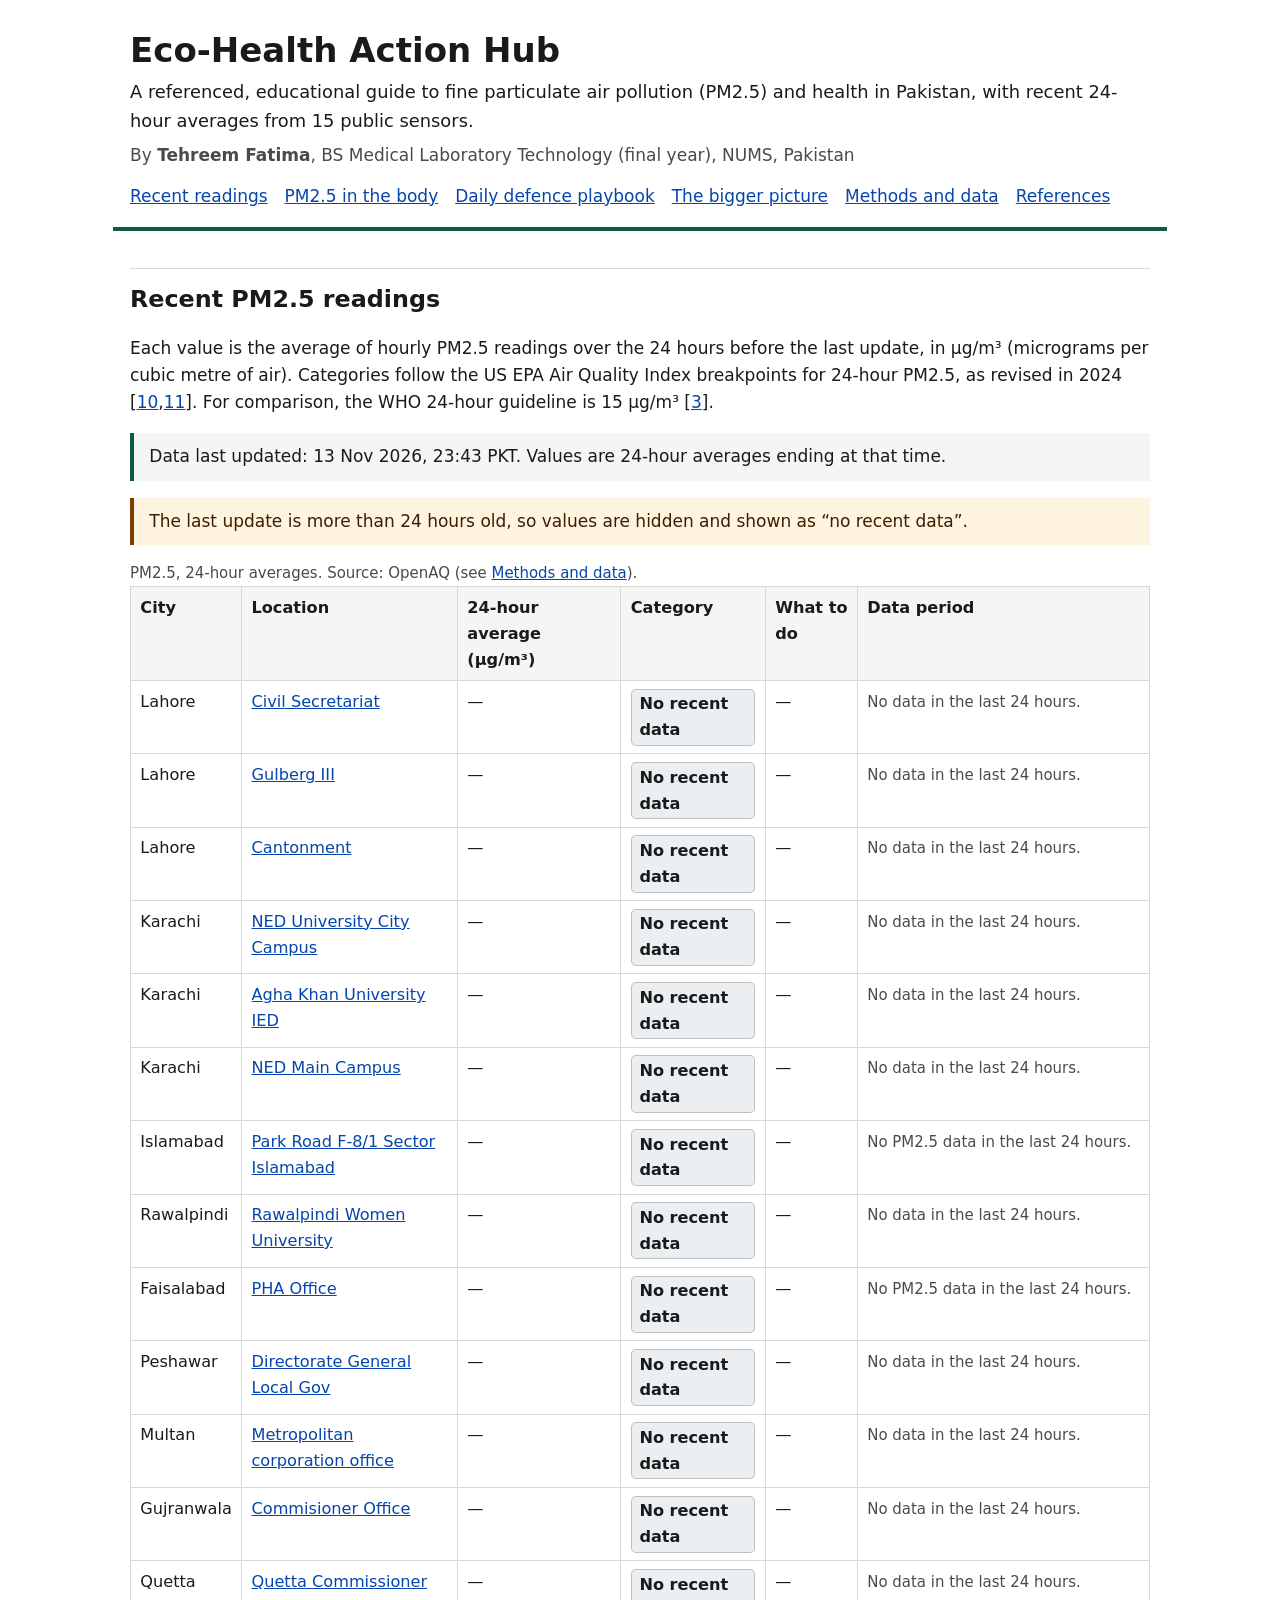
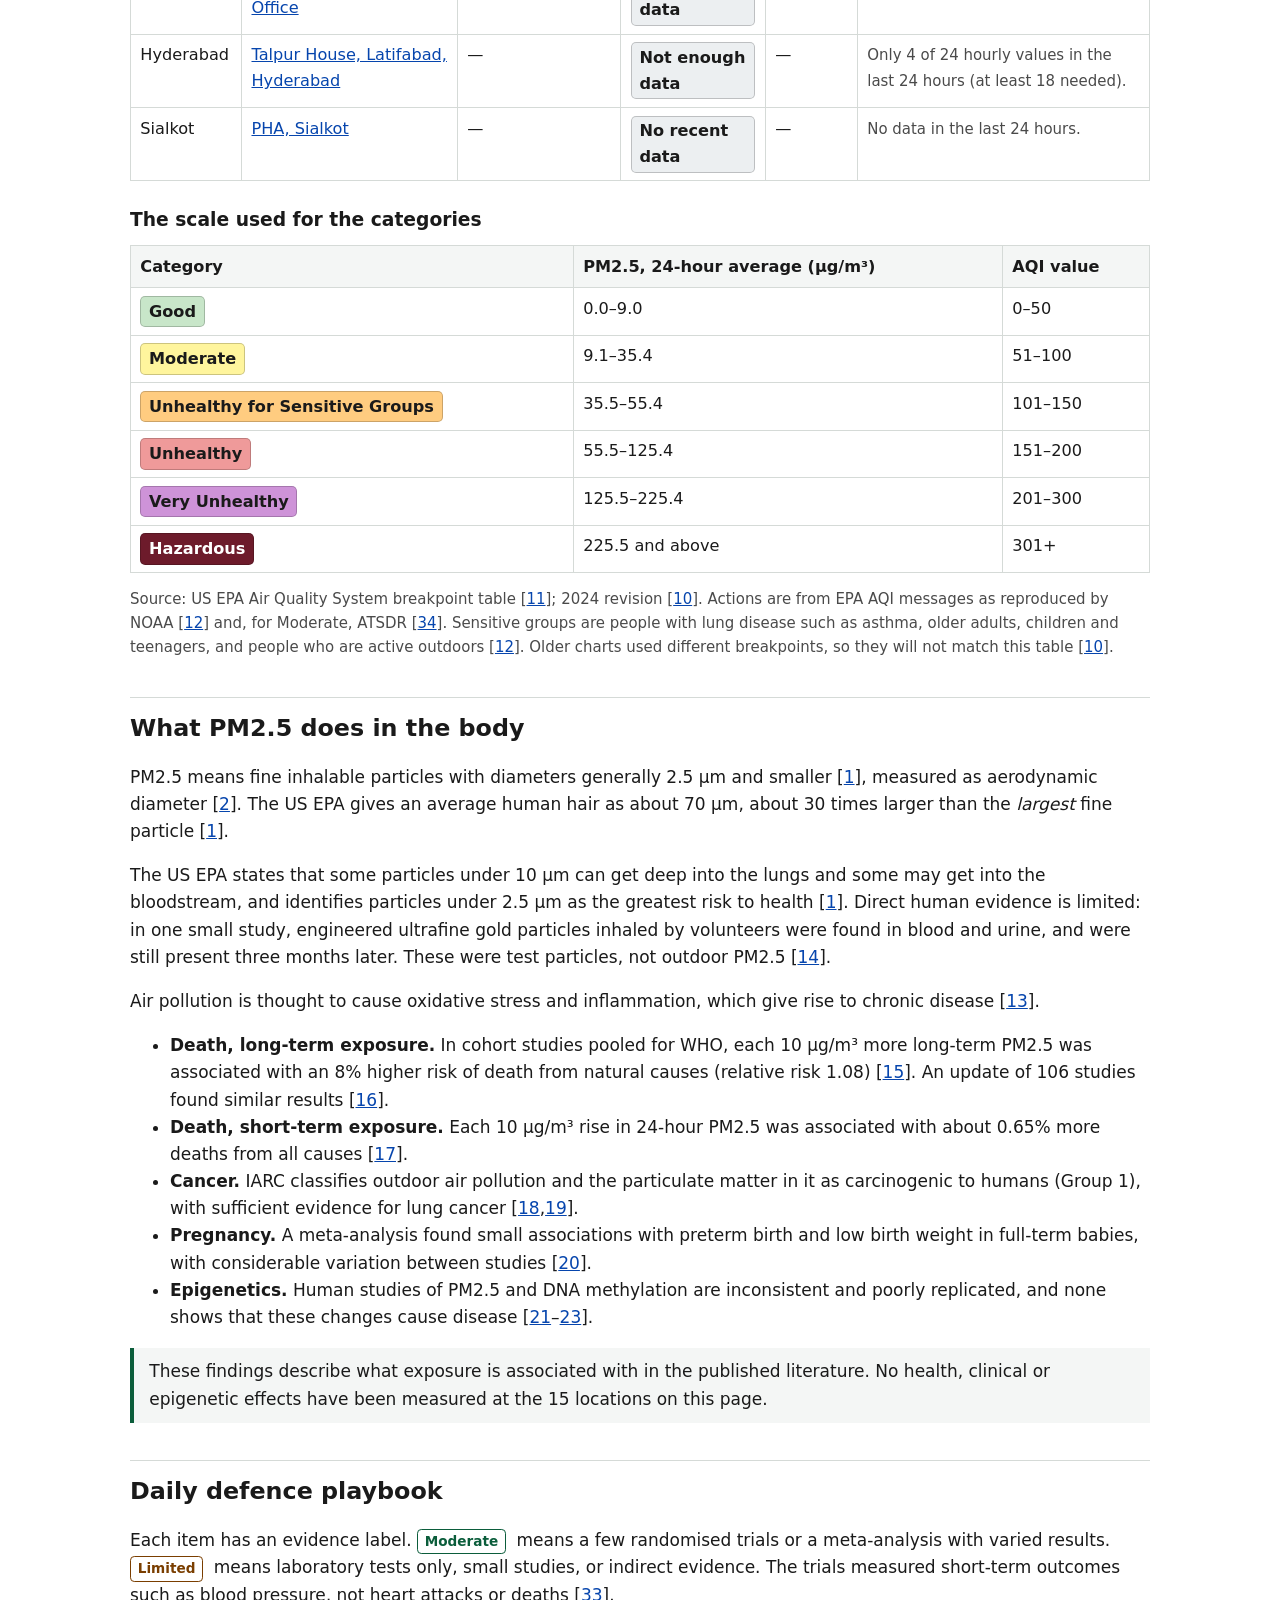
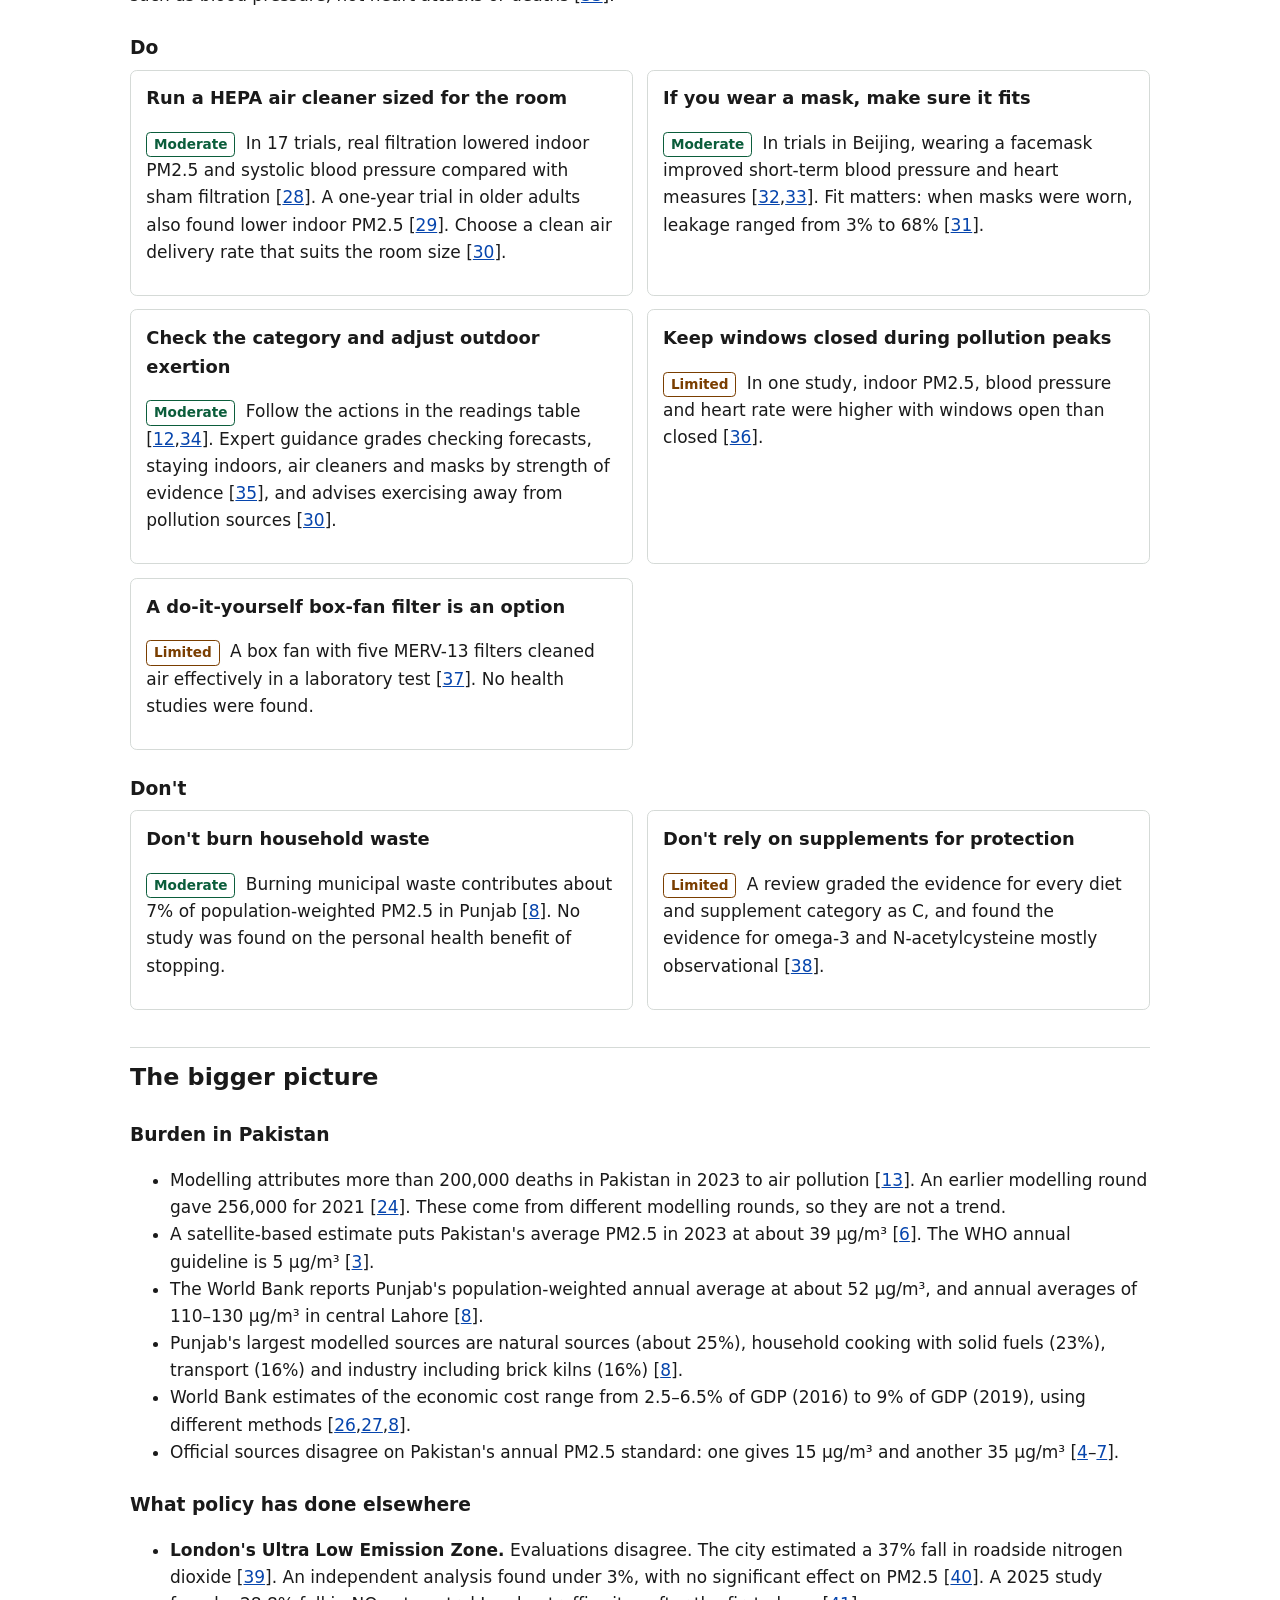
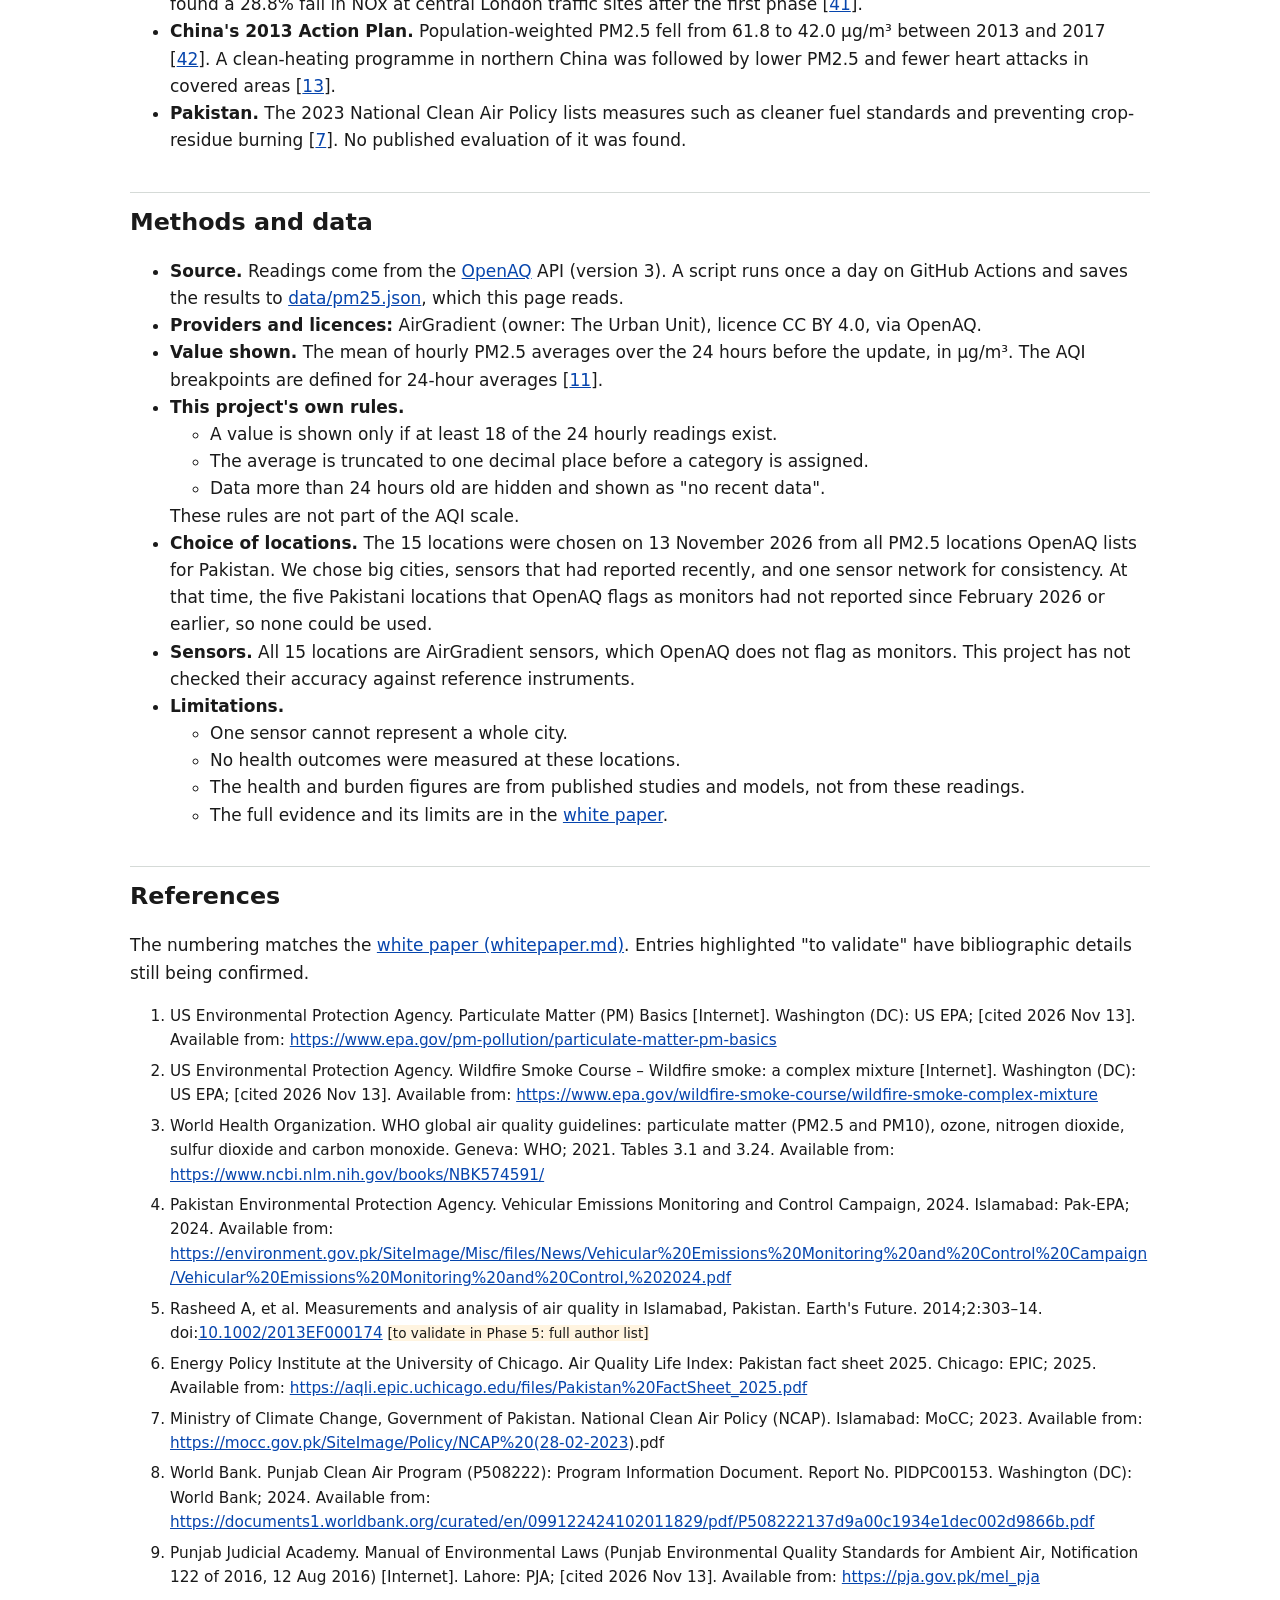
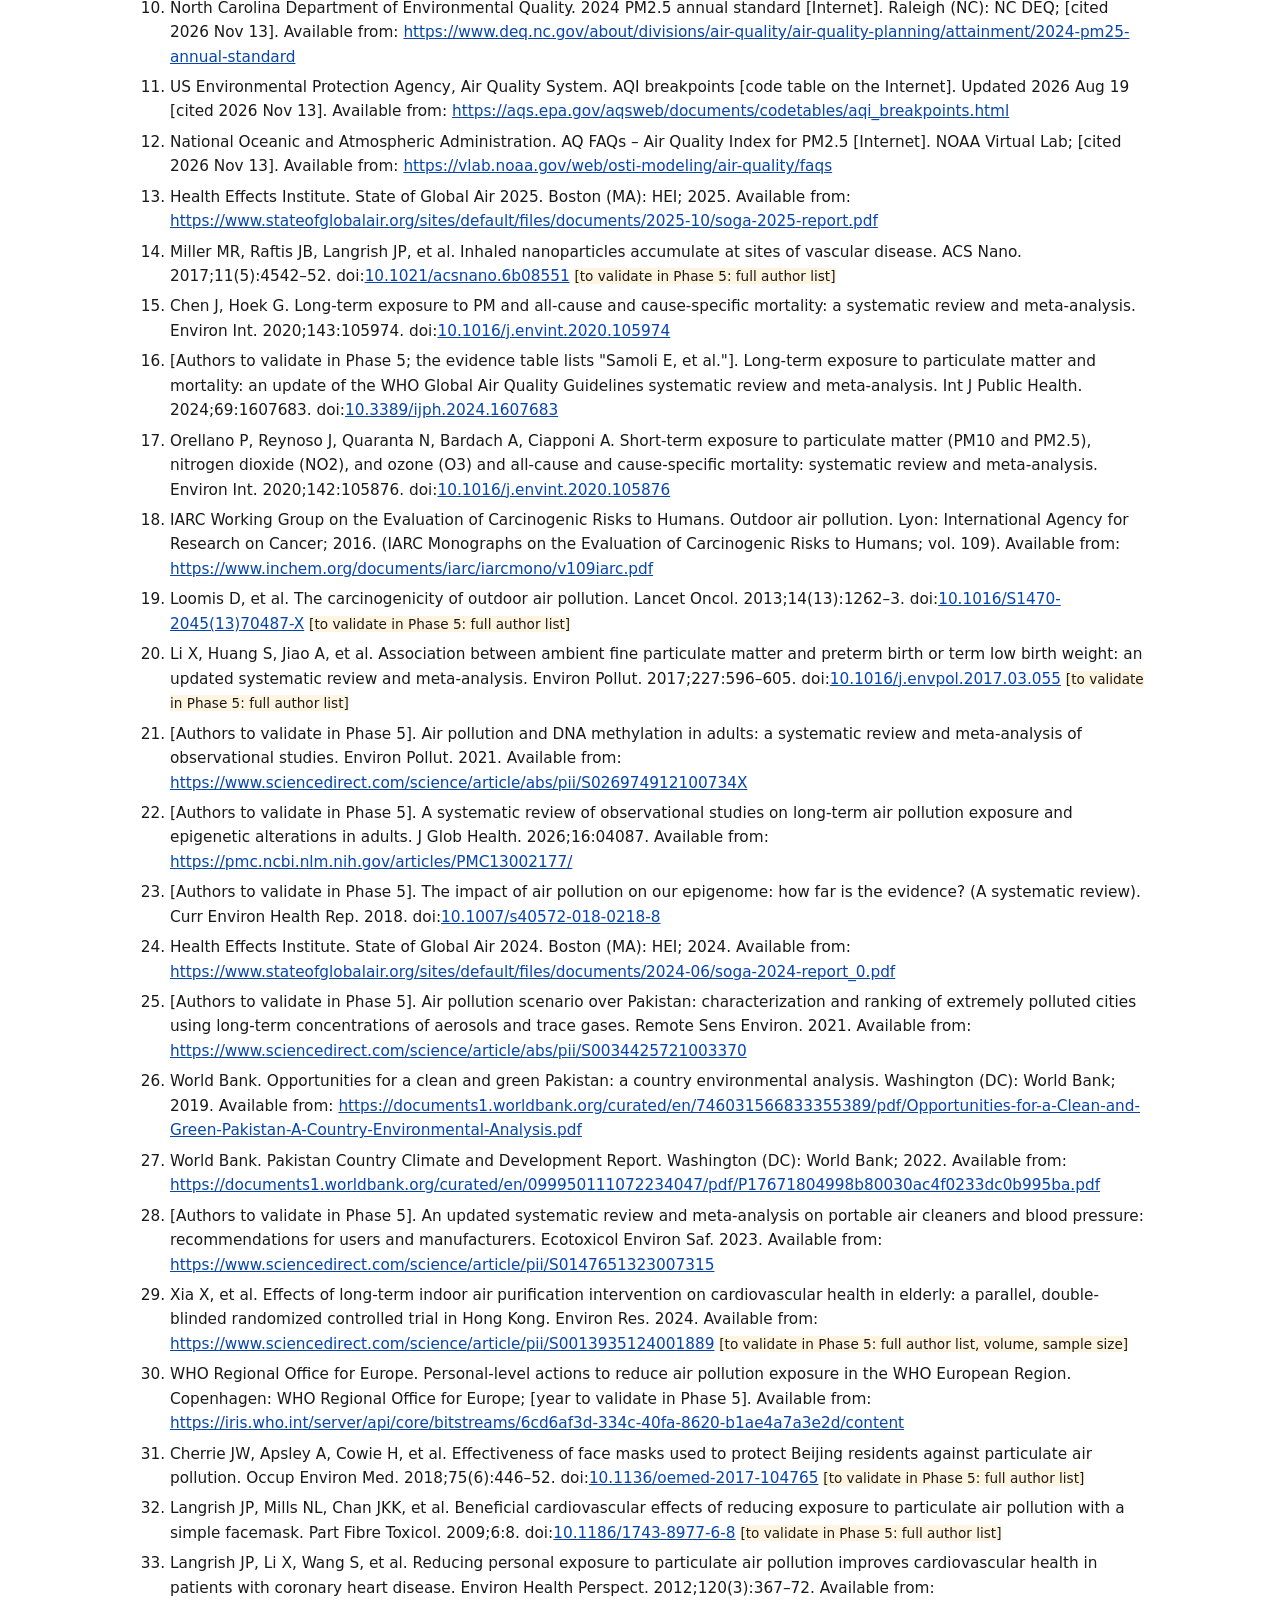
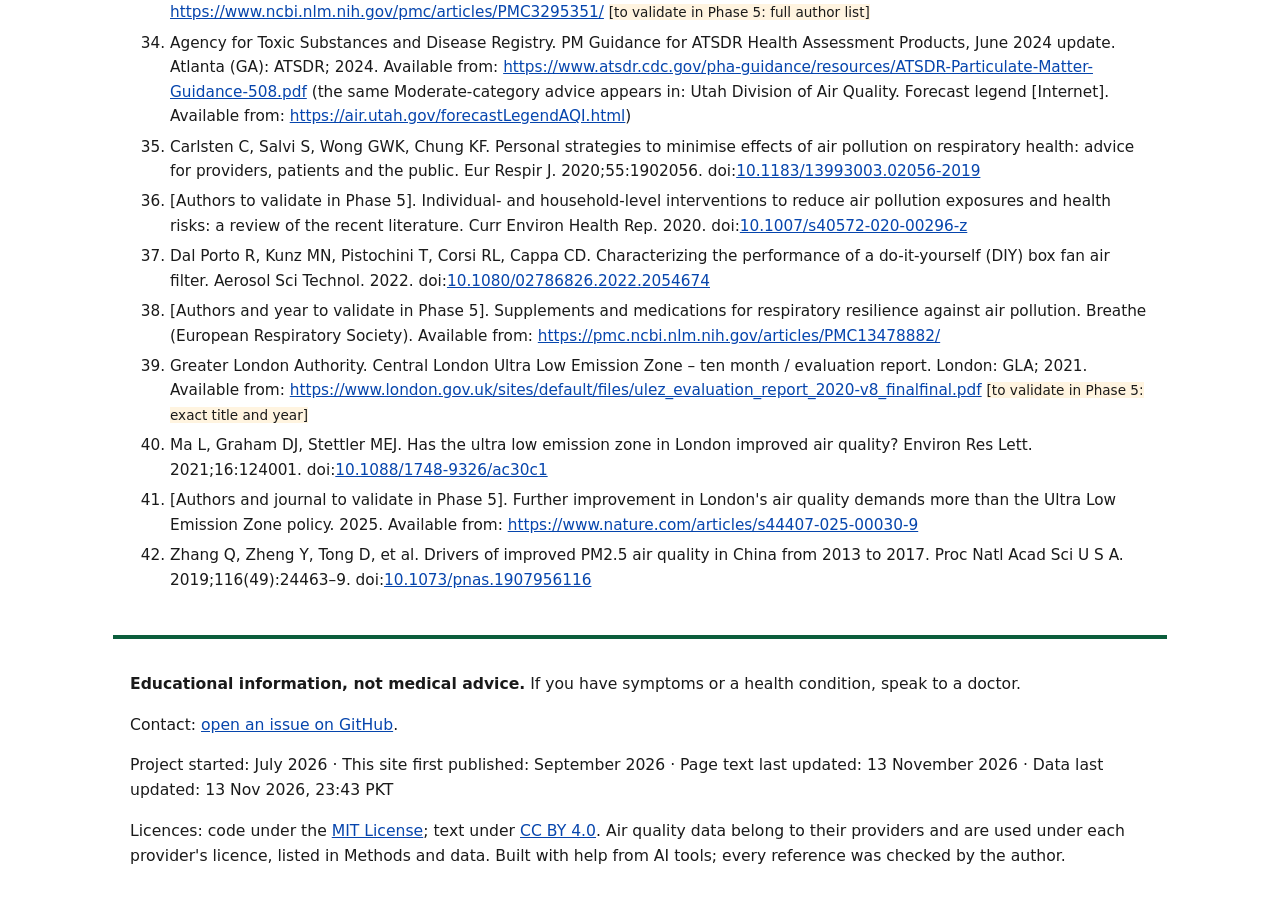
==== index.html @ f0d2ff2b "Add files via upload" ====
<!DOCTYPE html>
<html lang="en">
<head>
<meta charset="utf-8">
<meta name="viewport" content="width=device-width, initial-scale=1">
<title>Eco-Health Action Hub – PM2.5 and health in Pakistan</title>
<meta name="description" content="A referenced, educational guide to PM2.5 air pollution and health in Pakistan, with recent 24-hour averages from 15 public sensors.">
<style>
:root{--ink:#1a1a1a;--muted:#4a4a4a;--bg:#fff;--soft:#f4f6f5;--line:#d5dad7;--accent:#0b5d3b;--link:#0645ad;--warn:#7a3e00;--warnbg:#fff4e0}
*{box-sizing:border-box}
html{font-size:106.25%}
body{margin:0;font-family:system-ui,-apple-system,"Segoe UI",Roboto,"Noto Sans",Arial,sans-serif;color:var(--ink);background:var(--bg);line-height:1.6}
a{color:var(--link)}
a:focus,button:focus{outline:3px solid #f2a900;outline-offset:2px}
.skip{position:absolute;left:-999px}.skip:focus{left:8px;top:8px;background:#fff;padding:8px;z-index:9}
header,main,footer{max-width:62rem;margin:0 auto;padding:0 1rem}
header{padding-top:1.5rem;padding-bottom:1rem;border-bottom:4px solid var(--accent)}
h1{font-size:1.75rem;line-height:1.25;margin:.2rem 0}
h2{font-size:1.4rem;margin:2.2rem 0 .6rem;padding-top:.6rem;border-top:1px solid var(--line)}
h3{font-size:1.1rem;margin:1.4rem 0 .4rem}
.lead{font-size:1.05rem;margin:.4rem 0}
.byline{color:var(--muted);margin:.2rem 0}
nav ul{list-style:none;padding:0;margin:.8rem 0 0;display:flex;flex-wrap:wrap;gap:.3rem 1rem}
.note{background:var(--soft);border-left:4px solid var(--accent);padding:.6rem .9rem;margin:1rem 0}
.alert{background:var(--warnbg);border-left:4px solid var(--warn);padding:.6rem .9rem;margin:1rem 0;color:#3b1f00}
table{border-collapse:collapse;width:100%;margin:.6rem 0;font-size:.95rem}
th,td{border:1px solid var(--line);padding:.45rem .55rem;text-align:left;vertical-align:top}
th{background:var(--soft)}
.num{font-variant-numeric:tabular-nums;white-space:nowrap}
.cat{display:inline-block;padding:.1rem .45rem;border-radius:.3rem;font-weight:600;border:1px solid #0003}
.c-good{background:#c8e6c9}.c-moderate{background:#fff59d}.c-usg{background:#ffcc80}
.c-unhealthy{background:#ef9a9a}.c-very_unhealthy{background:#ce93d8}.c-hazardous{background:#6d1b2b;color:#fff}
.c-none{background:#eceff1}
.small{font-size:.88rem;color:var(--muted)}
.label{display:inline-block;font-size:.8rem;font-weight:700;padding:.05rem .4rem;border-radius:.25rem;border:1px solid currentColor;margin-right:.3rem}
.l-moderate{color:#0b5d3b}.l-limited{color:#7a3e00}
.cards{display:grid;gap:.8rem;grid-template-columns:1fr}
.card{border:1px solid var(--line);border-radius:.4rem;padding:.7rem .9rem}
.card h3{margin:.1rem 0 .3rem;font-size:1.05rem}
ol.refs li{margin:.35rem 0;font-size:.9rem;overflow-wrap:anywhere}
.tbc{background:#fff4e0;font-size:.8rem}
footer{margin-top:2.5rem;padding-top:1rem;padding-bottom:2rem;border-top:4px solid var(--accent);font-size:.92rem}
@media (min-width:44rem){.cards{grid-template-columns:1fr 1fr}h1{font-size:2rem}}
/* Readings table becomes stacked cards on narrow screens */
@media (max-width:43.99rem){
 #readings thead{display:none}
 #readings tr{display:block;border:1px solid var(--line);border-radius:.4rem;margin:.6rem 0;padding:.3rem .5rem}
 #readings td{display:block;border:0;padding:.2rem 0}
 #readings td::before{content:attr(data-label) ": ";font-weight:600}
}
</style>
</head>
<body>
<a class="skip" href="#main">Skip to content</a>
<header>
  <h1>Eco-Health Action Hub</h1>
  <p class="lead">A referenced, educational guide to fine particulate air pollution (PM2.5) and health in Pakistan, with recent 24-hour averages from 15 public sensors.</p>
  <p class="byline">By <strong>Tehreem Fatima</strong>, BS Medical Laboratory Technology (final year), NUMS, Pakistan</p>
  <nav aria-label="Sections"><ul>
    <li><a href="#data">Recent readings</a></li><li><a href="#body">PM2.5 in the body</a></li>
    <li><a href="#playbook">Daily defence playbook</a></li><li><a href="#bigger">The bigger picture</a></li>
    <li><a href="#methods">Methods and data</a></li><li><a href="#references">References</a></li>
  </ul></nav>
</header>

<main id="main">

<section id="data" aria-labelledby="data-h">
<h2 id="data-h">Recent PM2.5 readings</h2>
<p>Each value is the average of hourly PM2.5 readings over the 24 hours before the last update, in µg/m³ (micrograms per cubic metre of air). Categories follow the US EPA Air Quality Index breakpoints for 24-hour PM2.5, as revised in 2024 [<a href="#ref10">10</a>,<a href="#ref11">11</a>]. For comparison, the WHO 24-hour guideline is 15 µg/m³ [<a href="#ref3">3</a>].</p>
<p id="updated" class="note">Loading data…</p>
<div id="stale" class="alert" hidden></div>
<table id="readings">
  <caption class="small" style="text-align:left">PM2.5, 24-hour averages. Source: OpenAQ (see <a href="#methods">Methods and data</a>).</caption>
  <thead><tr><th scope="col">City</th><th scope="col">Location</th><th scope="col">24-hour average (µg/m³)</th><th scope="col">Category</th><th scope="col">What to do</th><th scope="col">Data period</th></tr></thead>
  <tbody id="rows"><tr><td colspan="6">Loading…</td></tr></tbody>
</table>
<noscript><p class="alert">The readings table needs JavaScript. The raw data are in <a href="data/pm25.json">data/pm25.json</a>.</p></noscript>

<h3>The scale used for the categories</h3>
<table>
  <thead><tr><th scope="col">Category</th><th scope="col">PM2.5, 24-hour average (µg/m³)</th><th scope="col">AQI value</th></tr></thead>
  <tbody>
    <tr><td><span class="cat c-good">Good</span></td><td class="num">0.0–9.0</td><td class="num">0–50</td></tr>
    <tr><td><span class="cat c-moderate">Moderate</span></td><td class="num">9.1–35.4</td><td class="num">51–100</td></tr>
    <tr><td><span class="cat c-usg">Unhealthy for Sensitive Groups</span></td><td class="num">35.5–55.4</td><td class="num">101–150</td></tr>
    <tr><td><span class="cat c-unhealthy">Unhealthy</span></td><td class="num">55.5–125.4</td><td class="num">151–200</td></tr>
    <tr><td><span class="cat c-very_unhealthy">Very Unhealthy</span></td><td class="num">125.5–225.4</td><td class="num">201–300</td></tr>
    <tr><td><span class="cat c-hazardous">Hazardous</span></td><td class="num">225.5 and above</td><td class="num">301+</td></tr>
  </tbody>
</table>
<p class="small">Source: US EPA Air Quality System breakpoint table [<a href="#ref11">11</a>]; 2024 revision [<a href="#ref10">10</a>]. Actions are from EPA AQI messages as reproduced by NOAA [<a href="#ref12">12</a>] and, for Moderate, ATSDR [<a href="#ref34">34</a>]. Sensitive groups are people with lung disease such as asthma, older adults, children and teenagers, and people who are active outdoors [<a href="#ref12">12</a>]. Older charts used different breakpoints, so they will not match this table [<a href="#ref10">10</a>].</p>
</section>

<section id="body" aria-labelledby="body-h">
<h2 id="body-h">What PM2.5 does in the body</h2>
<p>PM2.5 means fine inhalable particles with diameters generally 2.5 µm and smaller [<a href="#ref1">1</a>], measured as aerodynamic diameter [<a href="#ref2">2</a>]. The US EPA gives an average human hair as about 70 µm, about 30 times larger than the <em>largest</em> fine particle [<a href="#ref1">1</a>].</p>
<p>The US EPA states that some particles under 10 µm can get deep into the lungs and some may get into the bloodstream, and identifies particles under 2.5 µm as the greatest risk to health [<a href="#ref1">1</a>]. Direct human evidence is limited: in one small study, engineered ultrafine gold particles inhaled by volunteers were found in blood and urine, and were still present three months later. These were test particles, not outdoor PM2.5 [<a href="#ref14">14</a>].</p>
<p>Air pollution is thought to cause oxidative stress and inflammation, which give rise to chronic disease [<a href="#ref13">13</a>].</p>
<ul>
  <li><strong>Death, long-term exposure.</strong> In cohort studies pooled for WHO, each 10 µg/m³ more long-term PM2.5 was associated with an 8% higher risk of death from natural causes (relative risk 1.08) [<a href="#ref15">15</a>]. An update of 106 studies found similar results [<a href="#ref16">16</a>].</li>
  <li><strong>Death, short-term exposure.</strong> Each 10 µg/m³ rise in 24-hour PM2.5 was associated with about 0.65% more deaths from all causes [<a href="#ref17">17</a>].</li>
  <li><strong>Cancer.</strong> IARC classifies outdoor air pollution and the particulate matter in it as carcinogenic to humans (Group 1), with sufficient evidence for lung cancer [<a href="#ref18">18</a>,<a href="#ref19">19</a>].</li>
  <li><strong>Pregnancy.</strong> A meta-analysis found small associations with preterm birth and low birth weight in full-term babies, with considerable variation between studies [<a href="#ref20">20</a>].</li>
  <li><strong>Epigenetics.</strong> Human studies of PM2.5 and DNA methylation are inconsistent and poorly replicated, and none shows that these changes cause disease [<a href="#ref21">21</a>–<a href="#ref23">23</a>].</li>
</ul>
<p class="note">These findings describe what exposure is associated with in the published literature. No health, clinical or epigenetic effects have been measured at the 15 locations on this page.</p>
</section>

<section id="playbook" aria-labelledby="pb-h">
<h2 id="pb-h">Daily defence playbook</h2>
<p>Each item has an evidence label. <span class="label l-moderate">Moderate</span> means a few randomised trials or a meta-analysis with varied results. <span class="label l-limited">Limited</span> means laboratory tests only, small studies, or indirect evidence. The trials measured short-term outcomes such as blood pressure, not heart attacks or deaths [<a href="#ref33">33</a>].</p>
<h3>Do</h3>
<div class="cards">
  <div class="card"><h3>Run a HEPA air cleaner sized for the room</h3><p><span class="label l-moderate">Moderate</span> In 17 trials, real filtration lowered indoor PM2.5 and systolic blood pressure compared with sham filtration [<a href="#ref28">28</a>]. A one-year trial in older adults also found lower indoor PM2.5 [<a href="#ref29">29</a>]. Choose a clean air delivery rate that suits the room size [<a href="#ref30">30</a>].</p></div>
  <div class="card"><h3>If you wear a mask, make sure it fits</h3><p><span class="label l-moderate">Moderate</span> In trials in Beijing, wearing a facemask improved short-term blood pressure and heart measures [<a href="#ref32">32</a>,<a href="#ref33">33</a>]. Fit matters: when masks were worn, leakage ranged from 3% to 68% [<a href="#ref31">31</a>].</p></div>
  <div class="card"><h3>Check the category and adjust outdoor exertion</h3><p><span class="label l-moderate">Moderate</span> Follow the actions in the readings table [<a href="#ref12">12</a>,<a href="#ref34">34</a>]. Expert guidance grades checking forecasts, staying indoors, air cleaners and masks by strength of evidence [<a href="#ref35">35</a>], and advises exercising away from pollution sources [<a href="#ref30">30</a>].</p></div>
  <div class="card"><h3>Keep windows closed during pollution peaks</h3><p><span class="label l-limited">Limited</span> In one study, indoor PM2.5, blood pressure and heart rate were higher with windows open than closed [<a href="#ref36">36</a>].</p></div>
  <div class="card"><h3>A do-it-yourself box-fan filter is an option</h3><p><span class="label l-limited">Limited</span> A box fan with five MERV-13 filters cleaned air effectively in a laboratory test [<a href="#ref37">37</a>]. No health studies were found.</p></div>
</div>
<h3>Don't</h3>
<div class="cards">
  <div class="card"><h3>Don't burn household waste</h3><p><span class="label l-moderate">Moderate</span> Burning municipal waste contributes about 7% of population-weighted PM2.5 in Punjab [<a href="#ref8">8</a>]. No study was found on the personal health benefit of stopping.</p></div>
  <div class="card"><h3>Don't rely on supplements for protection</h3><p><span class="label l-limited">Limited</span> A review graded the evidence for every diet and supplement category as C, and found the evidence for omega-3 and N-acetylcysteine mostly observational [<a href="#ref38">38</a>].</p></div>
</div>
</section>

<section id="bigger" aria-labelledby="big-h">
<h2 id="big-h">The bigger picture</h2>
<h3>Burden in Pakistan</h3>
<ul>
  <li>Modelling attributes more than 200,000 deaths in Pakistan in 2023 to air pollution [<a href="#ref13">13</a>]. An earlier modelling round gave 256,000 for 2021 [<a href="#ref24">24</a>]. These come from different modelling rounds, so they are not a trend.</li>
  <li>A satellite-based estimate puts Pakistan's average PM2.5 in 2023 at about 39 µg/m³ [<a href="#ref6">6</a>]. The WHO annual guideline is 5 µg/m³ [<a href="#ref3">3</a>].</li>
  <li>The World Bank reports Punjab's population-weighted annual average at about 52 µg/m³, and annual averages of 110–130 µg/m³ in central Lahore [<a href="#ref8">8</a>].</li>
  <li>Punjab's largest modelled sources are natural sources (about 25%), household cooking with solid fuels (23%), transport (16%) and industry including brick kilns (16%) [<a href="#ref8">8</a>].</li>
  <li>World Bank estimates of the economic cost range from 2.5–6.5% of GDP (2016) to 9% of GDP (2019), using different methods [<a href="#ref26">26</a>,<a href="#ref27">27</a>,<a href="#ref8">8</a>].</li>
  <li>Official sources disagree on Pakistan's annual PM2.5 standard: one gives 15 µg/m³ and another 35 µg/m³ [<a href="#ref4">4</a>–<a href="#ref7">7</a>].</li>
</ul>
<h3>What policy has done elsewhere</h3>
<ul>
  <li><strong>London's Ultra Low Emission Zone.</strong> Evaluations disagree. The city estimated a 37% fall in roadside nitrogen dioxide [<a href="#ref39">39</a>]. An independent analysis found under 3%, with no significant effect on PM2.5 [<a href="#ref40">40</a>]. A 2025 study found a 28.8% fall in NOx at central London traffic sites after the first phase [<a href="#ref41">41</a>].</li>
  <li><strong>China's 2013 Action Plan.</strong> Population-weighted PM2.5 fell from 61.8 to 42.0 µg/m³ between 2013 and 2017 [<a href="#ref42">42</a>]. A clean-heating programme in northern China was followed by lower PM2.5 and fewer heart attacks in covered areas [<a href="#ref13">13</a>].</li>
  <li><strong>Pakistan.</strong> The 2023 National Clean Air Policy lists measures such as cleaner fuel standards and preventing crop-residue burning [<a href="#ref7">7</a>]. No published evaluation of it was found.</li>
</ul>
</section>

<section id="methods" aria-labelledby="m-h">
<h2 id="m-h">Methods and data</h2>
<ul>
  <li><strong>Source.</strong> Readings come from the <a href="https://openaq.org">OpenAQ</a> API (version 3). A script runs once a day on GitHub Actions and saves the results to <a href="data/pm25.json">data/pm25.json</a>, which this page reads.</li>
  <li><strong>Providers and licences:</strong> <span id="providers">loading…</span></li>
  <li><strong>Value shown.</strong> The mean of hourly PM2.5 averages over the 24 hours before the update, in µg/m³. The AQI breakpoints are defined for 24-hour averages [<a href="#ref11">11</a>].</li>
  <li><strong>This project's own rules.</strong>
    <ul>
      <li>A value is shown only if at least 18 of the 24 hourly readings exist.</li>
      <li>The average is truncated to one decimal place before a category is assigned.</li>
      <li>Data more than 24 hours old are hidden and shown as "no recent data".</li>
    </ul>
    These rules are not part of the AQI scale.</li>
  <li><strong>Choice of locations.</strong> The 15 locations were chosen on 13 November 2026 from all PM2.5 locations OpenAQ lists for Pakistan. We chose big cities, sensors that had reported recently, and one sensor network for consistency. At that time, the five Pakistani locations that OpenAQ flags as monitors had not reported since February 2026 or earlier, so none could be used.</li>
  <li><strong>Sensors.</strong> All 15 locations are AirGradient sensors, which OpenAQ does not flag as monitors. This project has not checked their accuracy against reference instruments.</li>
  <li><strong>Limitations.</strong>
    <ul>
      <li>One sensor cannot represent a whole city.</li>
      <li>No health outcomes were measured at these locations.</li>
      <li>The health and burden figures are from published studies and models, not from these readings.</li>
      <li>The full evidence and its limits are in the <a href="https://github.com/ftehreem306-ctrl/eco-health-data/blob/main/whitepaper.md">white paper</a>.</li>
    </ul></li>
</ul>
</section>

<section id="references" aria-labelledby="r-h">
<h2 id="r-h">References</h2>
<p>The numbering matches the <a href="https://github.com/ftehreem306-ctrl/eco-health-data/blob/main/whitepaper.md">white paper (whitepaper.md)</a>. Entries highlighted "to validate" have bibliographic details still being confirmed.</p>
<ol class="refs">
<li id="ref1">US Environmental Protection Agency. Particulate Matter (PM) Basics [Internet]. Washington (DC): US EPA; [cited 2026 Nov 13]. Available from: <a href="https://www.epa.gov/pm-pollution/particulate-matter-pm-basics">https://www.epa.gov/pm-pollution/particulate-matter-pm-basics</a></li>
<li id="ref2">US Environmental Protection Agency. Wildfire Smoke Course – Wildfire smoke: a complex mixture [Internet]. Washington (DC): US EPA; [cited 2026 Nov 13]. Available from: <a href="https://www.epa.gov/wildfire-smoke-course/wildfire-smoke-complex-mixture">https://www.epa.gov/wildfire-smoke-course/wildfire-smoke-complex-mixture</a></li>
<li id="ref3">World Health Organization. WHO global air quality guidelines: particulate matter (PM2.5 and PM10), ozone, nitrogen dioxide, sulfur dioxide and carbon monoxide. Geneva: WHO; 2021. Tables 3.1 and 3.24. Available from: <a href="https://www.ncbi.nlm.nih.gov/books/NBK574591/">https://www.ncbi.nlm.nih.gov/books/NBK574591/</a></li>
<li id="ref4">Pakistan Environmental Protection Agency. Vehicular Emissions Monitoring and Control Campaign, 2024. Islamabad: Pak-EPA; 2024. Available from: <a href="https://environment.gov.pk/SiteImage/Misc/files/News/Vehicular%20Emissions%20Monitoring%20and%20Control%20Campaign/Vehicular%20Emissions%20Monitoring%20and%20Control,%202024.pdf">https://environment.gov.pk/SiteImage/Misc/files/News/Vehicular%20Emissions%20Monitoring%20and%20Control%20Campaign/Vehicular%20Emissions%20Monitoring%20and%20Control,%202024.pdf</a></li>
<li id="ref5">Rasheed A, et al. Measurements and analysis of air quality in Islamabad, Pakistan. Earth&#x27;s Future. 2014;2:303–14. doi:<a href="https://doi.org/10.1002/2013EF000174">10.1002/2013EF000174</a> <span class="tbc">[to validate in Phase 5: full author list]</span></li>
<li id="ref6">Energy Policy Institute at the University of Chicago. Air Quality Life Index: Pakistan fact sheet 2025. Chicago: EPIC; 2025. Available from: <a href="https://aqli.epic.uchicago.edu/files/Pakistan%20FactSheet_2025.pdf">https://aqli.epic.uchicago.edu/files/Pakistan%20FactSheet_2025.pdf</a></li>
<li id="ref7">Ministry of Climate Change, Government of Pakistan. National Clean Air Policy (NCAP). Islamabad: MoCC; 2023. Available from: <a href="https://mocc.gov.pk/SiteImage/Policy/NCAP%20(28-02-2023">https://mocc.gov.pk/SiteImage/Policy/NCAP%20(28-02-2023</a>).pdf</li>
<li id="ref8">World Bank. Punjab Clean Air Program (P508222): Program Information Document. Report No. PIDPC00153. Washington (DC): World Bank; 2024. Available from: <a href="https://documents1.worldbank.org/curated/en/099122424102011829/pdf/P508222137d9a00c1934e1dec002d9866b.pdf">https://documents1.worldbank.org/curated/en/099122424102011829/pdf/P508222137d9a00c1934e1dec002d9866b.pdf</a></li>
<li id="ref9">Punjab Judicial Academy. Manual of Environmental Laws (Punjab Environmental Quality Standards for Ambient Air, Notification 122 of 2016, 12 Aug 2016) [Internet]. Lahore: PJA; [cited 2026 Nov 13]. Available from: <a href="https://pja.gov.pk/mel_pja">https://pja.gov.pk/mel_pja</a></li>
<li id="ref10">North Carolina Department of Environmental Quality. 2024 PM2.5 annual standard [Internet]. Raleigh (NC): NC DEQ; [cited 2026 Nov 13]. Available from: <a href="https://www.deq.nc.gov/about/divisions/air-quality/air-quality-planning/attainment/2024-pm25-annual-standard">https://www.deq.nc.gov/about/divisions/air-quality/air-quality-planning/attainment/2024-pm25-annual-standard</a></li>
<li id="ref11">US Environmental Protection Agency, Air Quality System. AQI breakpoints [code table on the Internet]. Updated 2026 Aug 19 [cited 2026 Nov 13]. Available from: <a href="https://aqs.epa.gov/aqsweb/documents/codetables/aqi_breakpoints.html">https://aqs.epa.gov/aqsweb/documents/codetables/aqi_breakpoints.html</a></li>
<li id="ref12">National Oceanic and Atmospheric Administration. AQ FAQs – Air Quality Index for PM2.5 [Internet]. NOAA Virtual Lab; [cited 2026 Nov 13]. Available from: <a href="https://vlab.noaa.gov/web/osti-modeling/air-quality/faqs">https://vlab.noaa.gov/web/osti-modeling/air-quality/faqs</a></li>
<li id="ref13">Health Effects Institute. State of Global Air 2025. Boston (MA): HEI; 2025. Available from: <a href="https://www.stateofglobalair.org/sites/default/files/documents/2025-10/soga-2025-report.pdf">https://www.stateofglobalair.org/sites/default/files/documents/2025-10/soga-2025-report.pdf</a></li>
<li id="ref14">Miller MR, Raftis JB, Langrish JP, et al. Inhaled nanoparticles accumulate at sites of vascular disease. ACS Nano. 2017;11(5):4542–52. doi:<a href="https://doi.org/10.1021/acsnano.6b08551">10.1021/acsnano.6b08551</a> <span class="tbc">[to validate in Phase 5: full author list]</span></li>
<li id="ref15">Chen J, Hoek G. Long-term exposure to PM and all-cause and cause-specific mortality: a systematic review and meta-analysis. Environ Int. 2020;143:105974. doi:<a href="https://doi.org/10.1016/j.envint.2020.105974">10.1016/j.envint.2020.105974</a></li>
<li id="ref16">[Authors to validate in Phase 5; the evidence table lists &quot;Samoli E, et al.&quot;]. Long-term exposure to particulate matter and mortality: an update of the WHO Global Air Quality Guidelines systematic review and meta-analysis. Int J Public Health. 2024;69:1607683. doi:<a href="https://doi.org/10.3389/ijph.2024.1607683">10.3389/ijph.2024.1607683</a></li>
<li id="ref17">Orellano P, Reynoso J, Quaranta N, Bardach A, Ciapponi A. Short-term exposure to particulate matter (PM10 and PM2.5), nitrogen dioxide (NO2), and ozone (O3) and all-cause and cause-specific mortality: systematic review and meta-analysis. Environ Int. 2020;142:105876. doi:<a href="https://doi.org/10.1016/j.envint.2020.105876">10.1016/j.envint.2020.105876</a></li>
<li id="ref18">IARC Working Group on the Evaluation of Carcinogenic Risks to Humans. Outdoor air pollution. Lyon: International Agency for Research on Cancer; 2016. (IARC Monographs on the Evaluation of Carcinogenic Risks to Humans; vol. 109). Available from: <a href="https://www.inchem.org/documents/iarc/iarcmono/v109iarc.pdf">https://www.inchem.org/documents/iarc/iarcmono/v109iarc.pdf</a></li>
<li id="ref19">Loomis D, et al. The carcinogenicity of outdoor air pollution. Lancet Oncol. 2013;14(13):1262–3. doi:<a href="https://doi.org/10.1016/S1470-2045(13)70487-X">10.1016/S1470-2045(13)70487-X</a> <span class="tbc">[to validate in Phase 5: full author list]</span></li>
<li id="ref20">Li X, Huang S, Jiao A, et al. Association between ambient fine particulate matter and preterm birth or term low birth weight: an updated systematic review and meta-analysis. Environ Pollut. 2017;227:596–605. doi:<a href="https://doi.org/10.1016/j.envpol.2017.03.055">10.1016/j.envpol.2017.03.055</a> <span class="tbc">[to validate in Phase 5: full author list]</span></li>
<li id="ref21">[Authors to validate in Phase 5]. Air pollution and DNA methylation in adults: a systematic review and meta-analysis of observational studies. Environ Pollut. 2021. Available from: <a href="https://www.sciencedirect.com/science/article/abs/pii/S026974912100734X">https://www.sciencedirect.com/science/article/abs/pii/S026974912100734X</a></li>
<li id="ref22">[Authors to validate in Phase 5]. A systematic review of observational studies on long-term air pollution exposure and epigenetic alterations in adults. J Glob Health. 2026;16:04087. Available from: <a href="https://pmc.ncbi.nlm.nih.gov/articles/PMC13002177/">https://pmc.ncbi.nlm.nih.gov/articles/PMC13002177/</a></li>
<li id="ref23">[Authors to validate in Phase 5]. The impact of air pollution on our epigenome: how far is the evidence? (A systematic review). Curr Environ Health Rep. 2018. doi:<a href="https://doi.org/10.1007/s40572-018-0218-8">10.1007/s40572-018-0218-8</a></li>
<li id="ref24">Health Effects Institute. State of Global Air 2024. Boston (MA): HEI; 2024. Available from: <a href="https://www.stateofglobalair.org/sites/default/files/documents/2024-06/soga-2024-report_0.pdf">https://www.stateofglobalair.org/sites/default/files/documents/2024-06/soga-2024-report_0.pdf</a></li>
<li id="ref25">[Authors to validate in Phase 5]. Air pollution scenario over Pakistan: characterization and ranking of extremely polluted cities using long-term concentrations of aerosols and trace gases. Remote Sens Environ. 2021. Available from: <a href="https://www.sciencedirect.com/science/article/abs/pii/S0034425721003370">https://www.sciencedirect.com/science/article/abs/pii/S0034425721003370</a></li>
<li id="ref26">World Bank. Opportunities for a clean and green Pakistan: a country environmental analysis. Washington (DC): World Bank; 2019. Available from: <a href="https://documents1.worldbank.org/curated/en/746031566833355389/pdf/Opportunities-for-a-Clean-and-Green-Pakistan-A-Country-Environmental-Analysis.pdf">https://documents1.worldbank.org/curated/en/746031566833355389/pdf/Opportunities-for-a-Clean-and-Green-Pakistan-A-Country-Environmental-Analysis.pdf</a></li>
<li id="ref27">World Bank. Pakistan Country Climate and Development Report. Washington (DC): World Bank; 2022. Available from: <a href="https://documents1.worldbank.org/curated/en/099950111072234047/pdf/P17671804998b80030ac4f0233dc0b995ba.pdf">https://documents1.worldbank.org/curated/en/099950111072234047/pdf/P17671804998b80030ac4f0233dc0b995ba.pdf</a></li>
<li id="ref28">[Authors to validate in Phase 5]. An updated systematic review and meta-analysis on portable air cleaners and blood pressure: recommendations for users and manufacturers. Ecotoxicol Environ Saf. 2023. Available from: <a href="https://www.sciencedirect.com/science/article/pii/S0147651323007315">https://www.sciencedirect.com/science/article/pii/S0147651323007315</a></li>
<li id="ref29">Xia X, et al. Effects of long-term indoor air purification intervention on cardiovascular health in elderly: a parallel, double-blinded randomized controlled trial in Hong Kong. Environ Res. 2024. Available from: <a href="https://www.sciencedirect.com/science/article/pii/S0013935124001889">https://www.sciencedirect.com/science/article/pii/S0013935124001889</a> <span class="tbc">[to validate in Phase 5: full author list, volume, sample size]</span></li>
<li id="ref30">WHO Regional Office for Europe. Personal-level actions to reduce air pollution exposure in the WHO European Region. Copenhagen: WHO Regional Office for Europe; [year to validate in Phase 5]. Available from: <a href="https://iris.who.int/server/api/core/bitstreams/6cd6af3d-334c-40fa-8620-b1ae4a7a3e2d/content">https://iris.who.int/server/api/core/bitstreams/6cd6af3d-334c-40fa-8620-b1ae4a7a3e2d/content</a></li>
<li id="ref31">Cherrie JW, Apsley A, Cowie H, et al. Effectiveness of face masks used to protect Beijing residents against particulate air pollution. Occup Environ Med. 2018;75(6):446–52. doi:<a href="https://doi.org/10.1136/oemed-2017-104765">10.1136/oemed-2017-104765</a> <span class="tbc">[to validate in Phase 5: full author list]</span></li>
<li id="ref32">Langrish JP, Mills NL, Chan JKK, et al. Beneficial cardiovascular effects of reducing exposure to particulate air pollution with a simple facemask. Part Fibre Toxicol. 2009;6:8. doi:<a href="https://doi.org/10.1186/1743-8977-6-8">10.1186/1743-8977-6-8</a> <span class="tbc">[to validate in Phase 5: full author list]</span></li>
<li id="ref33">Langrish JP, Li X, Wang S, et al. Reducing personal exposure to particulate air pollution improves cardiovascular health in patients with coronary heart disease. Environ Health Perspect. 2012;120(3):367–72. Available from: <a href="https://www.ncbi.nlm.nih.gov/pmc/articles/PMC3295351/">https://www.ncbi.nlm.nih.gov/pmc/articles/PMC3295351/</a> <span class="tbc">[to validate in Phase 5: full author list]</span></li>
<li id="ref34">Agency for Toxic Substances and Disease Registry. PM Guidance for ATSDR Health Assessment Products, June 2024 update. Atlanta (GA): ATSDR; 2024. Available from: <a href="https://www.atsdr.cdc.gov/pha-guidance/resources/ATSDR-Particulate-Matter-Guidance-508.pdf">https://www.atsdr.cdc.gov/pha-guidance/resources/ATSDR-Particulate-Matter-Guidance-508.pdf</a> (the same Moderate-category advice appears in: Utah Division of Air Quality. Forecast legend [Internet]. Available from: <a href="https://air.utah.gov/forecastLegendAQI.html">https://air.utah.gov/forecastLegendAQI.html</a>)</li>
<li id="ref35">Carlsten C, Salvi S, Wong GWK, Chung KF. Personal strategies to minimise effects of air pollution on respiratory health: advice for providers, patients and the public. Eur Respir J. 2020;55:1902056. doi:<a href="https://doi.org/10.1183/13993003.02056-2019">10.1183/13993003.02056-2019</a></li>
<li id="ref36">[Authors to validate in Phase 5]. Individual- and household-level interventions to reduce air pollution exposures and health risks: a review of the recent literature. Curr Environ Health Rep. 2020. doi:<a href="https://doi.org/10.1007/s40572-020-00296-z">10.1007/s40572-020-00296-z</a></li>
<li id="ref37">Dal Porto R, Kunz MN, Pistochini T, Corsi RL, Cappa CD. Characterizing the performance of a do-it-yourself (DIY) box fan air filter. Aerosol Sci Technol. 2022. doi:<a href="https://doi.org/10.1080/02786826.2022.2054674">10.1080/02786826.2022.2054674</a></li>
<li id="ref38">[Authors and year to validate in Phase 5]. Supplements and medications for respiratory resilience against air pollution. Breathe (European Respiratory Society). Available from: <a href="https://pmc.ncbi.nlm.nih.gov/articles/PMC13478882/">https://pmc.ncbi.nlm.nih.gov/articles/PMC13478882/</a></li>
<li id="ref39">Greater London Authority. Central London Ultra Low Emission Zone – ten month / evaluation report. London: GLA; 2021. Available from: <a href="https://www.london.gov.uk/sites/default/files/ulez_evaluation_report_2020-v8_finalfinal.pdf">https://www.london.gov.uk/sites/default/files/ulez_evaluation_report_2020-v8_finalfinal.pdf</a> <span class="tbc">[to validate in Phase 5: exact title and year]</span></li>
<li id="ref40">Ma L, Graham DJ, Stettler MEJ. Has the ultra low emission zone in London improved air quality? Environ Res Lett. 2021;16:124001. doi:<a href="https://doi.org/10.1088/1748-9326/ac30c1">10.1088/1748-9326/ac30c1</a></li>
<li id="ref41">[Authors and journal to validate in Phase 5]. Further improvement in London&#x27;s air quality demands more than the Ultra Low Emission Zone policy. 2025. Available from: <a href="https://www.nature.com/articles/s44407-025-00030-9">https://www.nature.com/articles/s44407-025-00030-9</a></li>
<li id="ref42">Zhang Q, Zheng Y, Tong D, et al. Drivers of improved PM2.5 air quality in China from 2013 to 2017. Proc Natl Acad Sci U S A. 2019;116(49):24463–9. doi:<a href="https://doi.org/10.1073/pnas.1907956116">10.1073/pnas.1907956116</a></li>
</ol>
</section>
</main>

<footer>
  <p><strong>Educational information, not medical advice.</strong> If you have symptoms or a health condition, speak to a doctor.</p>
  <p>Contact: <a href="https://github.com/ftehreem306-ctrl/eco-health-data/issues">open an issue on GitHub</a>.</p>
  <p>Project started: July 2026 · This site first published: September 2026 · Page text last updated: 13 November 2026 · Data last updated: <span id="foot-updated">see above</span></p>
  <p>Licences: code under the <a href="https://github.com/ftehreem306-ctrl/eco-health-data/blob/main/LICENSE">MIT License</a>; text under <a href="https://creativecommons.org/licenses/by/4.0/">CC BY 4.0</a>. Air quality data belong to their providers and are used under each provider's licence, listed in Methods and data. Built with help from AI tools; every reference was checked by the author.</p>
</footer>

<script>
(function () {
  var TZ = "Asia/Karachi", MAX_AGE_H = 24;
  var fmt = new Intl.DateTimeFormat("en-GB", {timeZone: TZ, day: "numeric", month: "short", year: "numeric", hour: "2-digit", minute: "2-digit", hour12: false});
  function when(iso) { return iso ? fmt.format(new Date(iso)) + " PKT" : "unknown"; }
  function ageH(iso) { return iso ? (Date.now() - new Date(iso).getTime()) / 3.6e6 : Infinity; }
  function el(tag, text, cls) { var e = document.createElement(tag); if (text != null) e.textContent = text; if (cls) e.className = cls; return e; }
  function cell(tr, label, node) { var td = el("td"); td.setAttribute("data-label", label); if (typeof node === "string") td.textContent = node; else if (node) td.appendChild(node); tr.appendChild(td); return td; }

  fetch("data/pm25.json", {cache: "no-cache"}).then(function (r) { return r.json(); }).then(function (d) {
    var rows = document.getElementById("rows"); rows.textContent = "";
    var cats = {}; ((d.scale || {}).categories || []).forEach(function (c) { cats[c.key] = c; });
    var dataAge = ageH(d.generated_utc), dataStale = dataAge > MAX_AGE_H;
    document.getElementById("updated").textContent = d.generated_utc
      ? "Data last updated: " + when(d.generated_utc) + ". Values are 24-hour averages ending at that time."
      : "No data have been fetched yet.";
    document.getElementById("foot-updated").textContent = when(d.generated_utc);
    if (dataStale && d.generated_utc) {
      var s = document.getElementById("stale"); s.hidden = false;
      s.textContent = "The last update is more than 24 hours old, so values are hidden and shown as “no recent data”.";
    }
    var prov = {};
    (d.locations || []).forEach(function (loc) {
      var tr = el("tr");
      cell(tr, "City", loc.city || "");
      var a = el("a", loc.display_name || "Location");
      if (loc.openaq_url) { a.href = loc.openaq_url; } else if (loc.source_url) { a.href = loc.source_url; }
      cell(tr, "Location", a);

      var status = loc.status, value = loc.pm25_24h_mean, note = "";
      if (status === "ok" && (dataStale || ageH(loc.latest_hour_end_utc) > MAX_AGE_H)) { status = "no_recent_data"; }
      if (status === "manual_snapshot") { note = "Manual snapshot for the 24 hours ending " + when(loc.snapshot_period_end_utc) + ". This is not current data."; }
      var show = (status === "ok" || status === "manual_snapshot") && value != null;
      cell(tr, "24-hour average (µg/m³)", show ? value.toFixed(1) : "—").className = "num";

      var c = show ? cats[loc.category] : null;
      var label = c ? c.label : (status === "insufficient_data" ? "Not enough data" : status === "error" ? "Error" : "No recent data");
      cell(tr, "Category", el("span", label, "cat " + (c ? "c-" + c.key : "c-none")));

      var act = el("div");
      if (c) {
        if (c.action_sensitive) { act.appendChild(el("div", "Sensitive groups: " + c.action_sensitive)); }
        if (c.action_everyone) { act.appendChild(el("div", "Everyone else: " + c.action_everyone)); }
        if (!c.action_sensitive && !c.action_everyone) { act.textContent = "—"; }
      } else { act.textContent = "—"; }
      cell(tr, "What to do", act);

      var period = show && status === "ok"
        ? loc.hours_used + " of 24 hourly values; last reading ending " + when(loc.latest_hour_end_utc)
        : (note || loc.message || "No data in the last 24 hours.");
      cell(tr, "Data period", el("span", period, "small"));
      rows.appendChild(tr);

      (loc.licenses || []).forEach(function (l) {
        var k = [loc.provider, l.attribution_name, l.name].join("|");
        prov[k] = (loc.provider || "Unknown provider") + " (owner: " + (l.attribution_name || loc.owner || "not stated") + "), licence " + (l.name || "not stated");
      });
    });
    var pv = Object.keys(prov).map(function (k) { return prov[k]; });
    document.getElementById("providers").textContent = pv.length ? pv.join("; ") + ", via OpenAQ." : "not available.";
  }).catch(function () {
    document.getElementById("updated").textContent = "The data file could not be loaded. No readings are shown.";
    document.getElementById("rows").innerHTML = "<tr><td colspan='6'>No data available.</td></tr>";
  });
})();
</script>
</body>
</html>
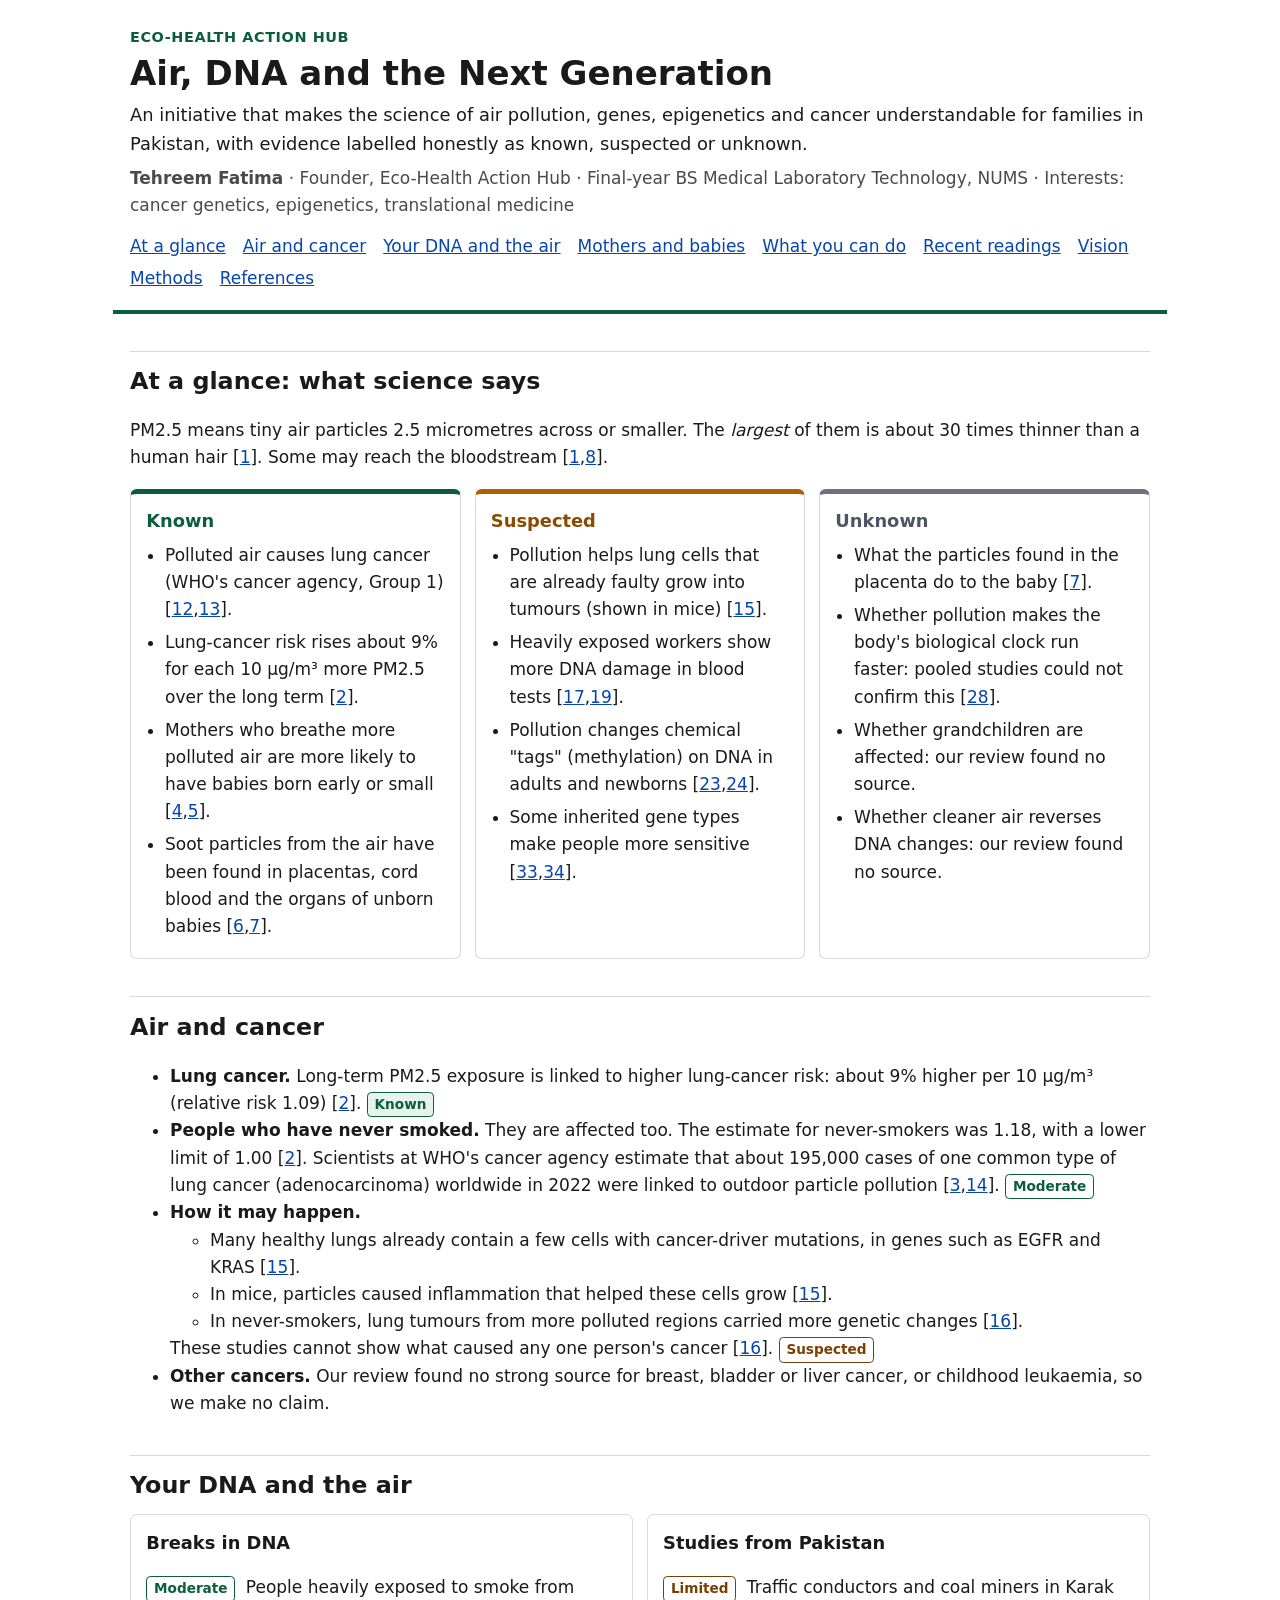
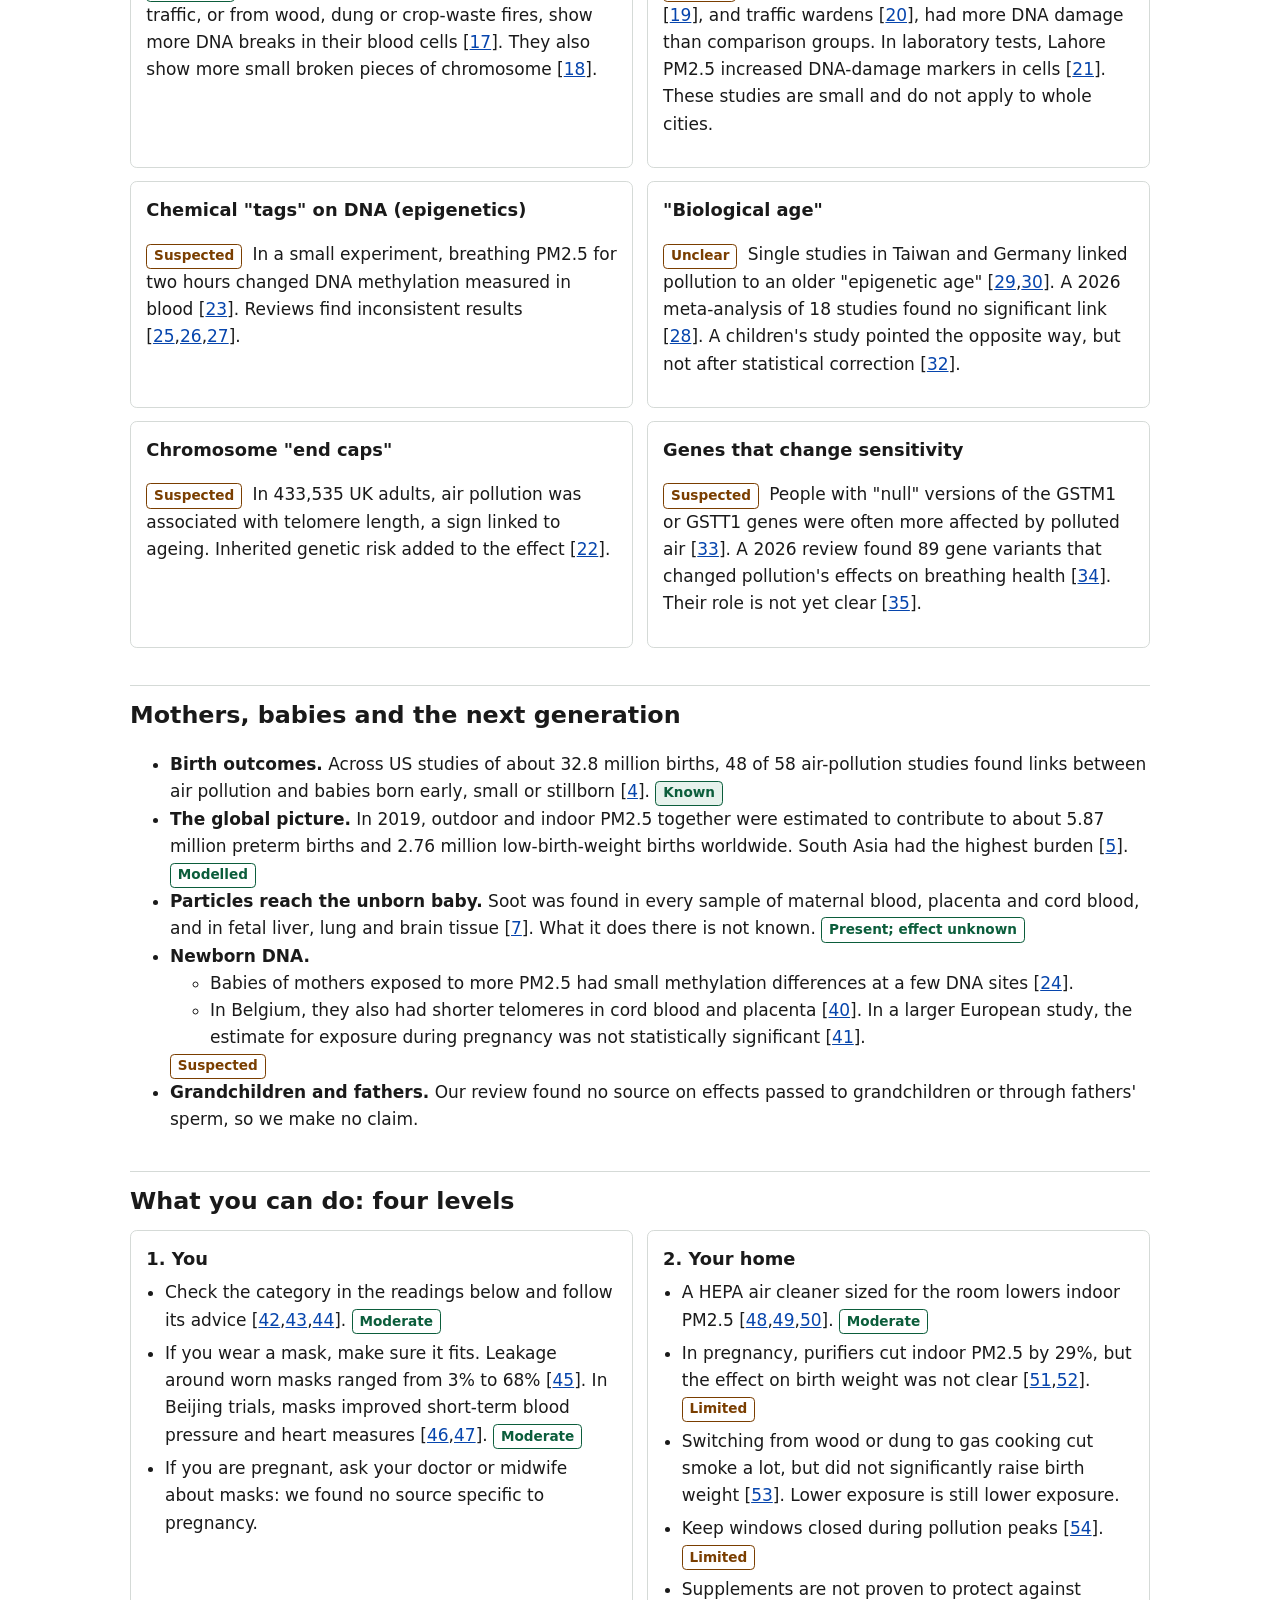
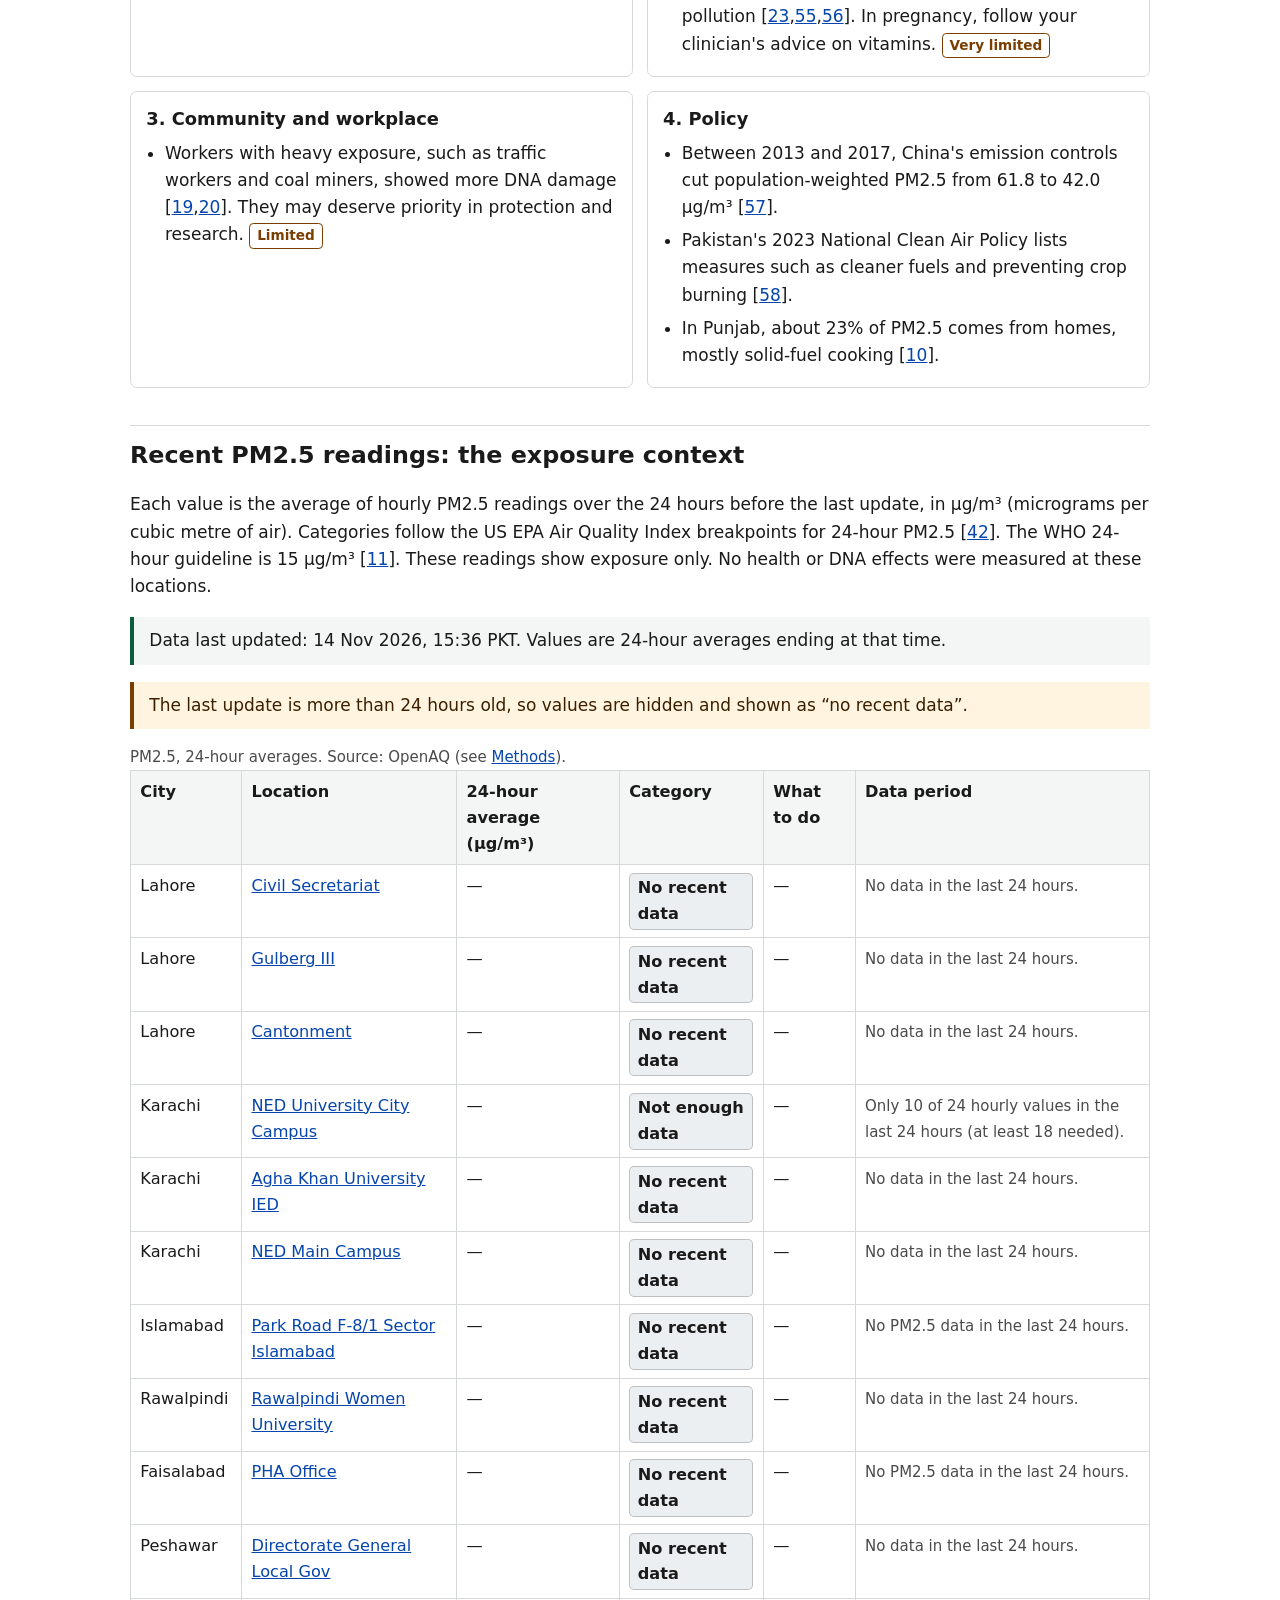
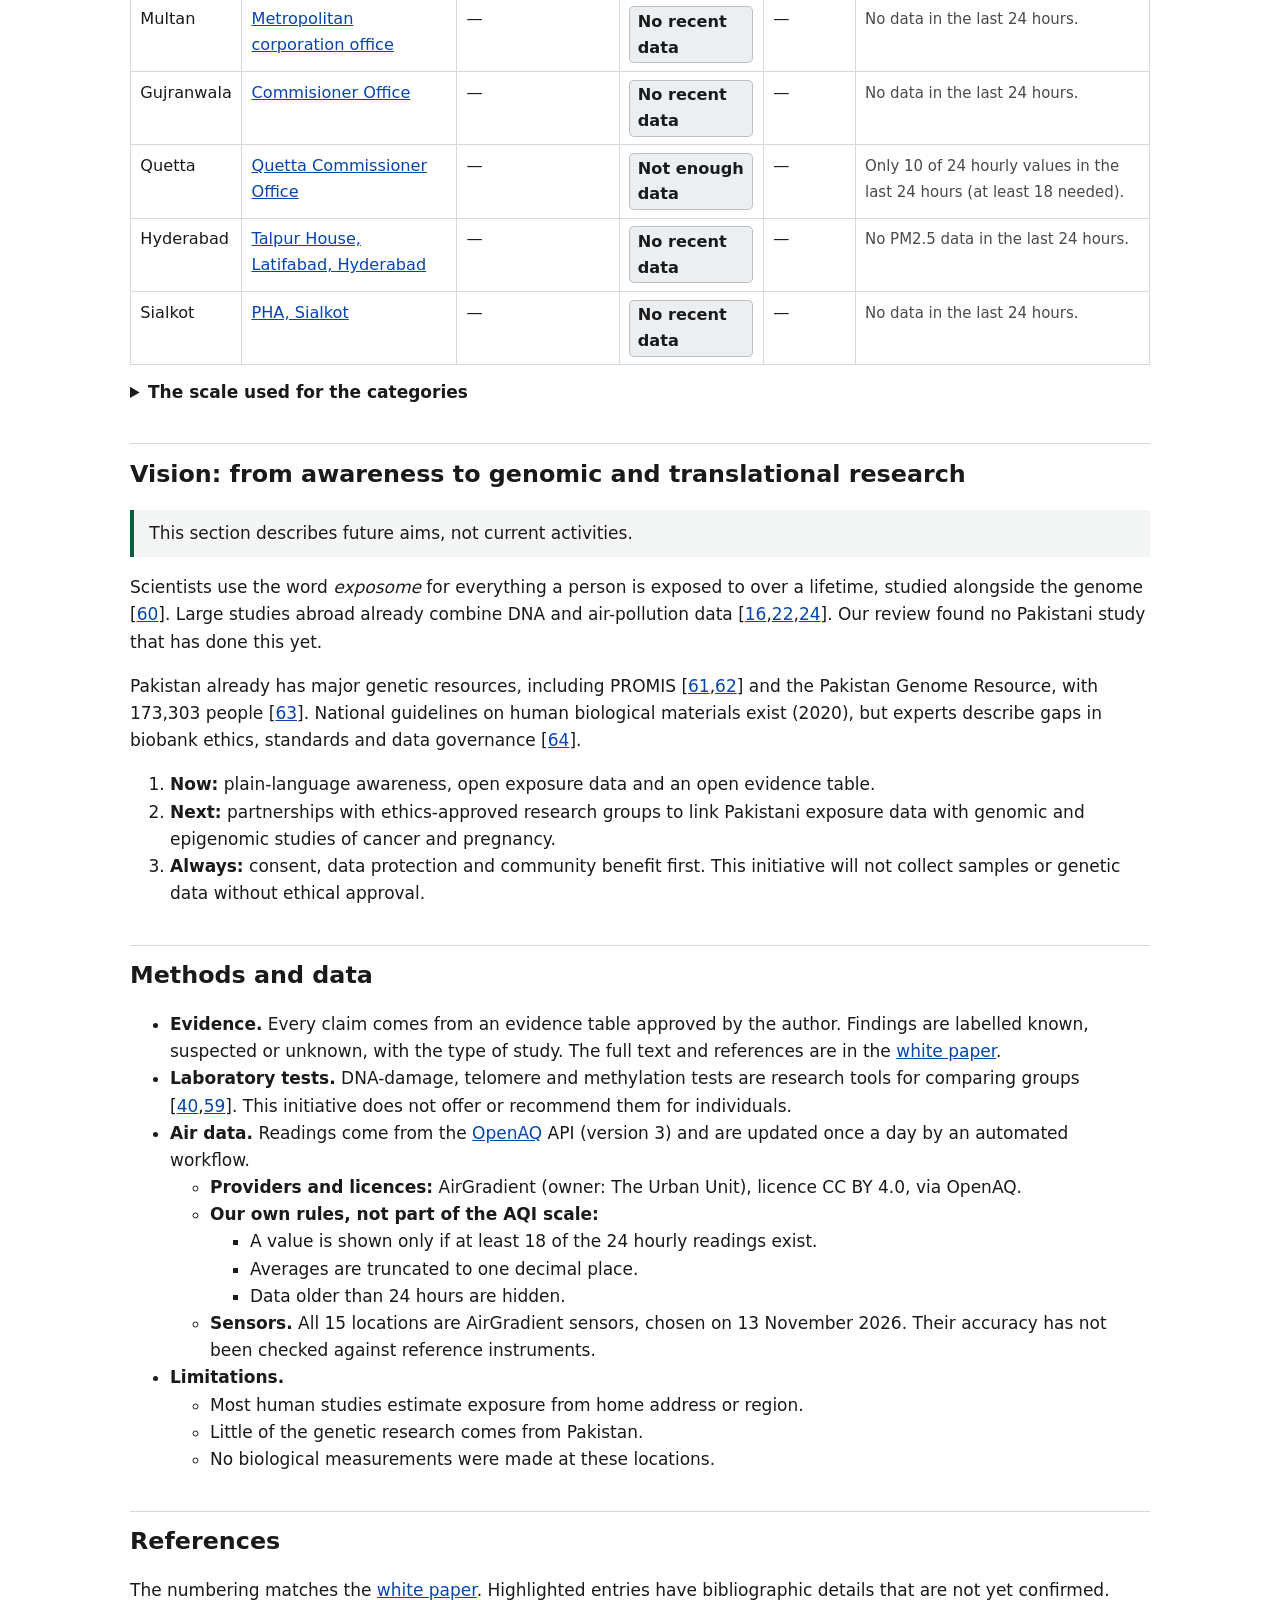
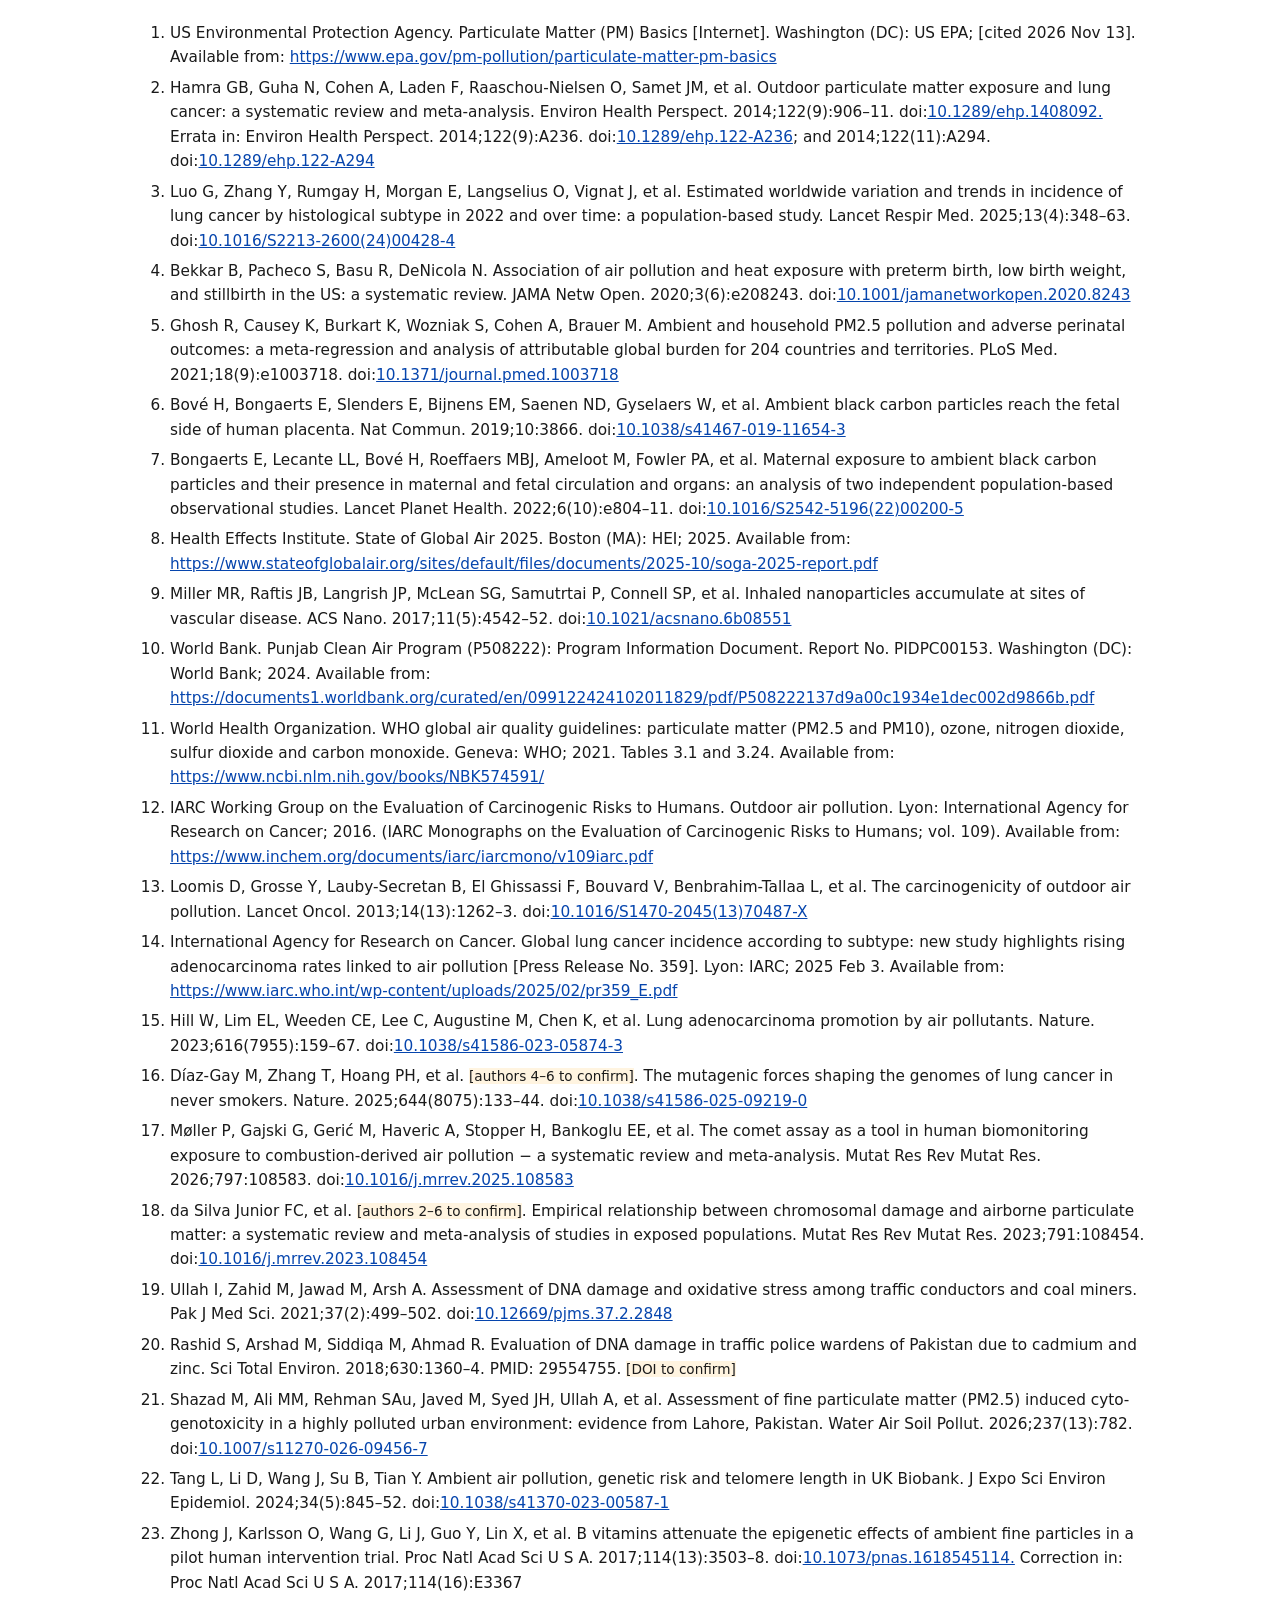
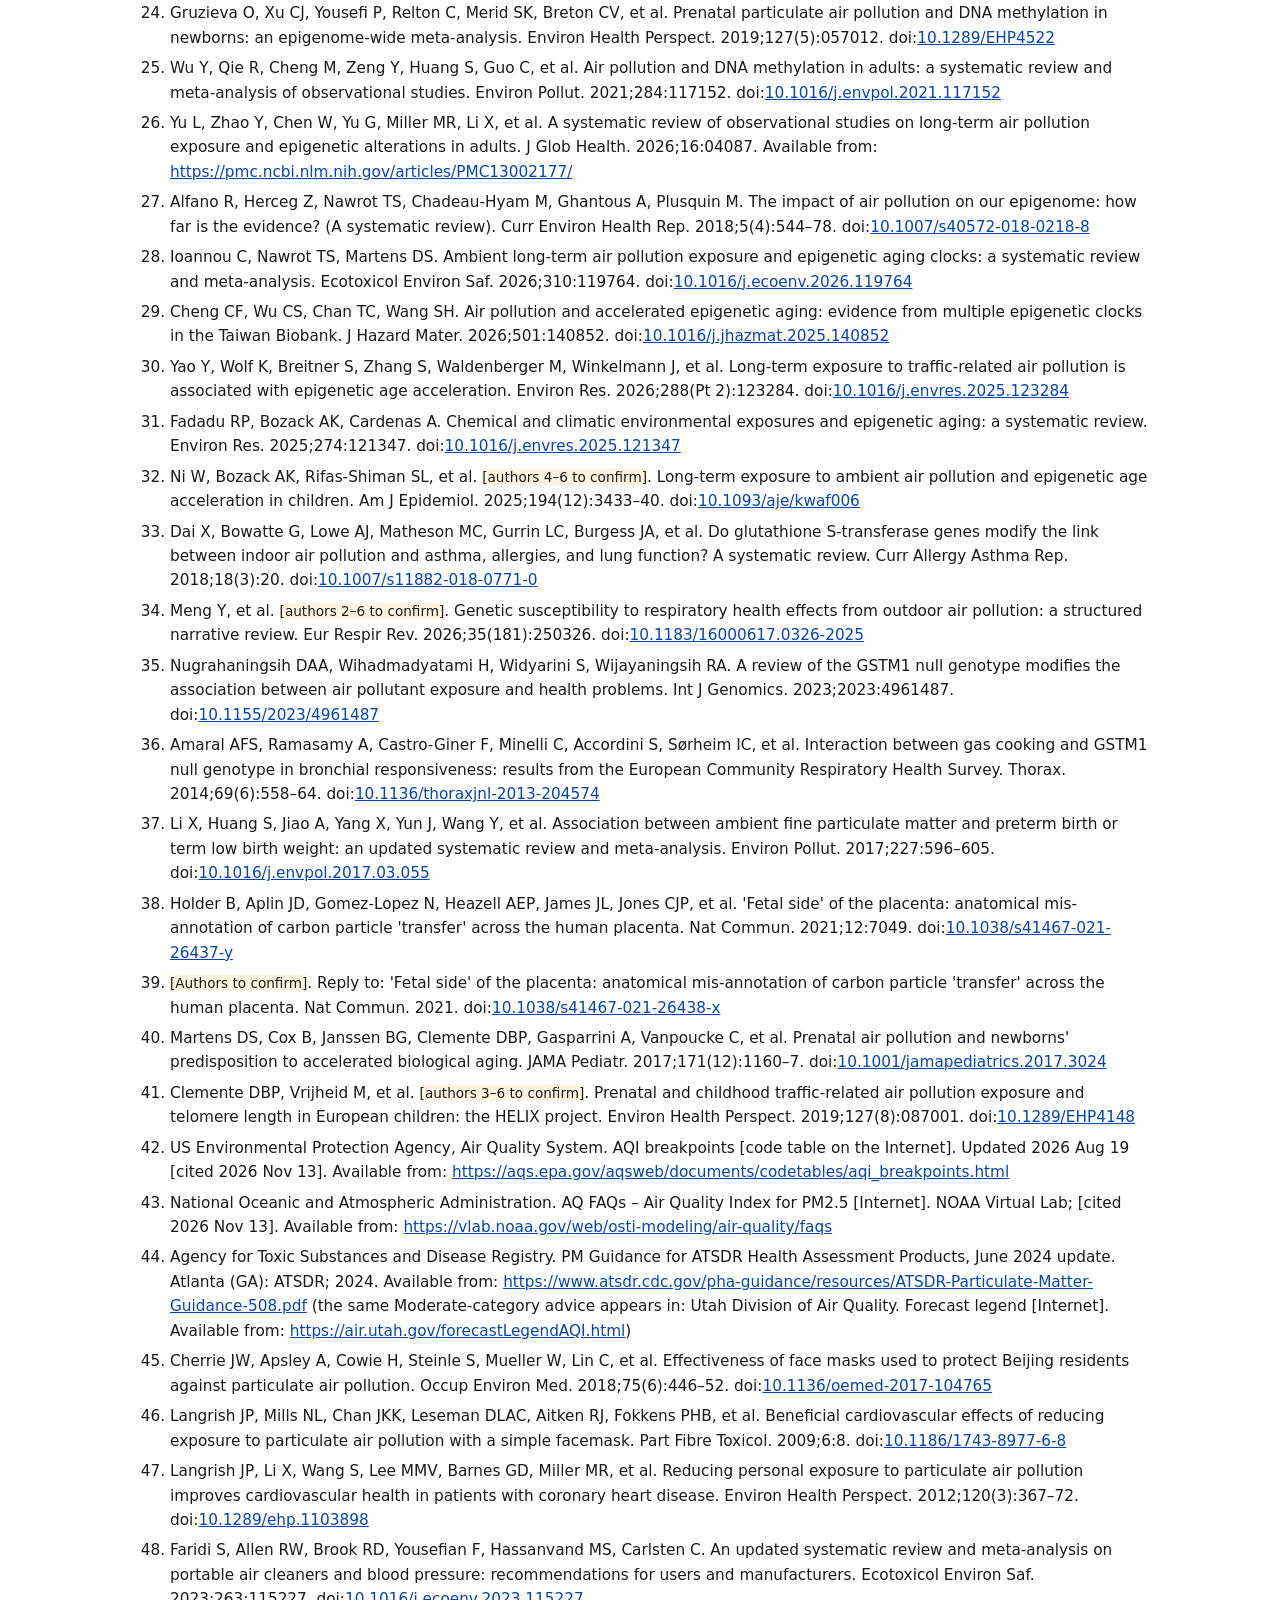
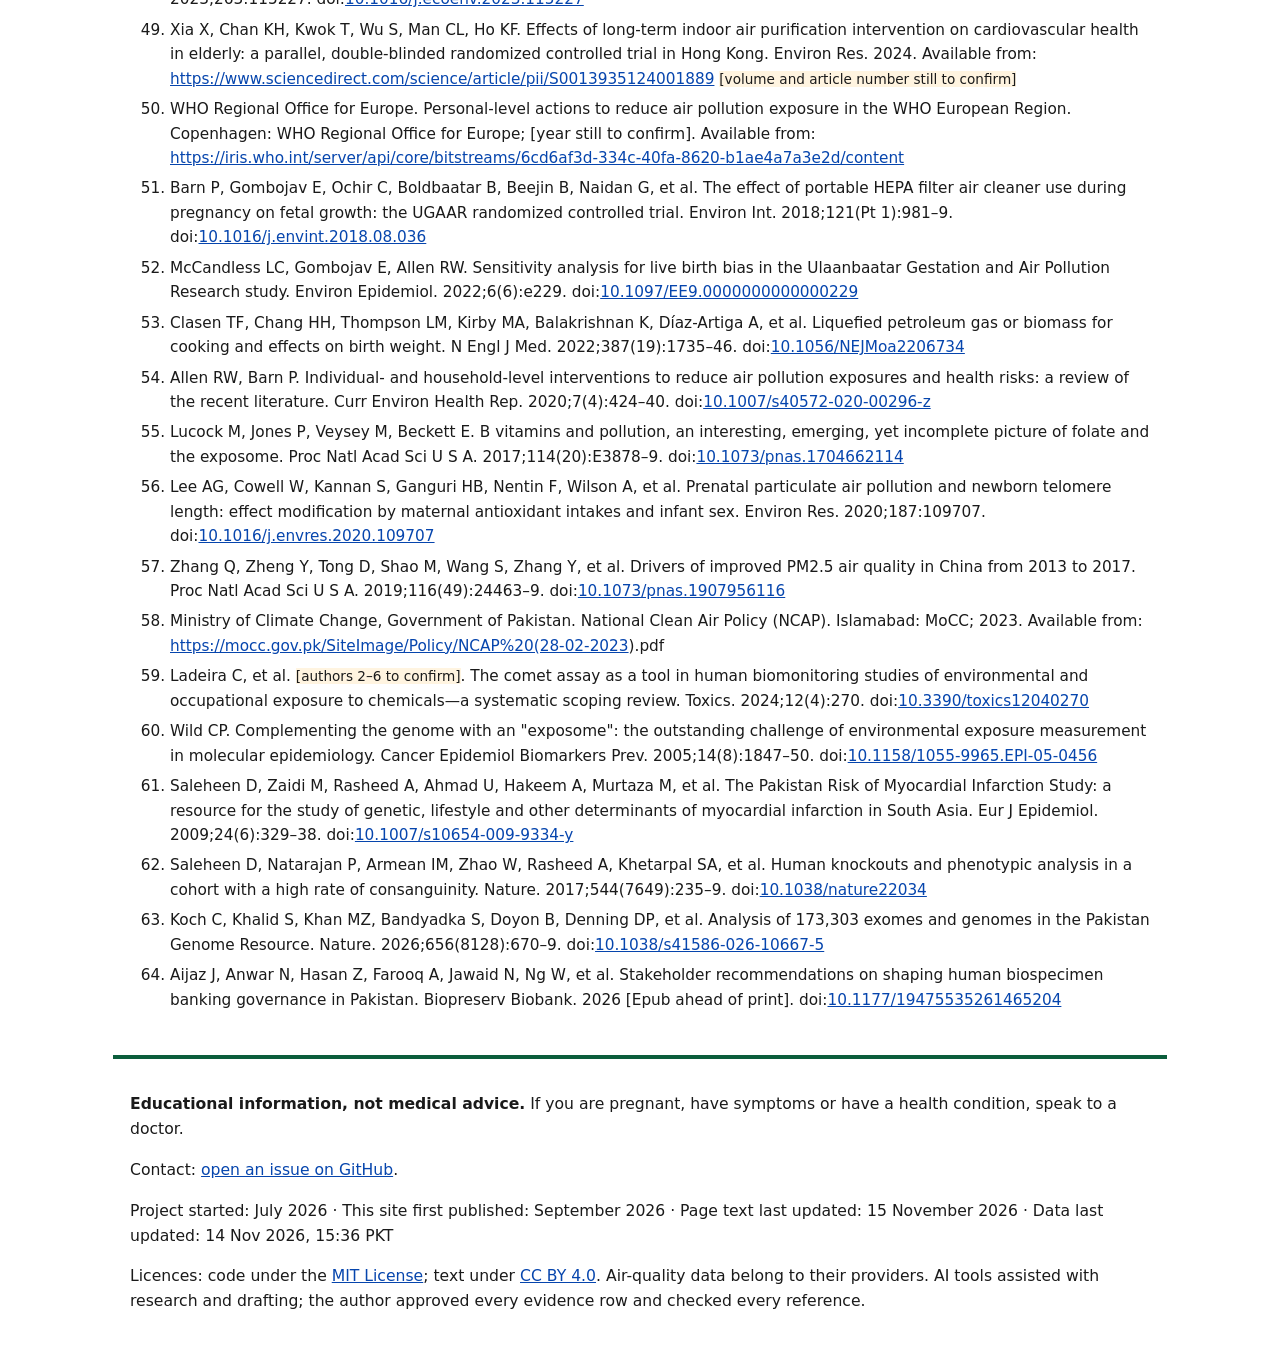
==== commit dc84c73c: "Add files via upload" ====
--- a/index.html
+++ b/index.html
@@ -3,8 +3,8 @@
 <head>
 <meta charset="utf-8">
 <meta name="viewport" content="width=device-width, initial-scale=1">
-<title>Eco-Health Action Hub – PM2.5 and health in Pakistan</title>
-<meta name="description" content="A referenced, educational guide to PM2.5 air pollution and health in Pakistan, with recent 24-hour averages from 15 public sensors.">
+<title>Air, DNA and the Next Generation – Eco-Health Action Hub</title>
+<meta name="description" content="An initiative explaining what science knows, suspects and does not yet know about PM2.5 air pollution, DNA, epigenetics, cancer, pregnancy and the next generation in Pakistan, with recent air-quality readings.">
 <style>
 :root{--ink:#1a1a1a;--muted:#4a4a4a;--bg:#fff;--soft:#f4f6f5;--line:#d5dad7;--accent:#0b5d3b;--link:#0645ad;--warn:#7a3e00;--warnbg:#fff4e0}
 *{box-sizing:border-box}
@@ -48,182 +48,271 @@
  #readings td{display:block;border:0;padding:.2rem 0}
  #readings td::before{content:attr(data-label) ": ";font-weight:600}
 }
+
+.kicker{margin:0;color:var(--accent);font-weight:700;letter-spacing:.04em;text-transform:uppercase;font-size:.85rem}
+.cards.three{grid-template-columns:1fr}
+@media (min-width:56rem){.cards.three{grid-template-columns:1fr 1fr 1fr}}
+.card ul{padding-left:1.1rem;margin:.3rem 0}
+.card li{margin:.35rem 0}
+.known{border-top:5px solid #0b5d3b}.suspected{border-top:5px solid #b06000}.unknown{border-top:5px solid #6b7280}
+.known h3{color:#0b5d3b}.suspected h3{color:#8a4b00}.unknown h3{color:#4b5563}
+.l-strong{color:#0b5d3b;background:#e6f2ec}
+details{margin:.8rem 0}summary{cursor:pointer;font-weight:600}
 </style>
 </head>
 <body>
 <a class="skip" href="#main">Skip to content</a>
 <header>
-  <h1>Eco-Health Action Hub</h1>
-  <p class="lead">A referenced, educational guide to fine particulate air pollution (PM2.5) and health in Pakistan, with recent 24-hour averages from 15 public sensors.</p>
-  <p class="byline">By <strong>Tehreem Fatima</strong>, BS Medical Laboratory Technology (final year), NUMS, Pakistan</p>
+  <p class="kicker">Eco-Health Action Hub</p>
+  <h1>Air, DNA and the Next Generation</h1>
+  <p class="lead">An initiative that makes the science of air pollution, genes, epigenetics and cancer understandable for families in Pakistan, with evidence labelled honestly as known, suspected or unknown.</p>
+  <p class="byline"><strong>Tehreem Fatima</strong> · Founder, Eco-Health Action Hub · Final-year BS Medical Laboratory Technology, NUMS · Interests: cancer genetics, epigenetics, translational medicine</p>
   <nav aria-label="Sections"><ul>
-    <li><a href="#data">Recent readings</a></li><li><a href="#body">PM2.5 in the body</a></li>
-    <li><a href="#playbook">Daily defence playbook</a></li><li><a href="#bigger">The bigger picture</a></li>
-    <li><a href="#methods">Methods and data</a></li><li><a href="#references">References</a></li>
+    <li><a href="#glance">At a glance</a></li><li><a href="#cancer">Air and cancer</a></li>
+    <li><a href="#dna">Your DNA and the air</a></li><li><a href="#mothers">Mothers and babies</a></li>
+    <li><a href="#act">What you can do</a></li><li><a href="#data">Recent readings</a></li>
+    <li><a href="#vision">Vision</a></li><li><a href="#methods">Methods</a></li><li><a href="#references">References</a></li>
   </ul></nav>
 </header>
 
 <main id="main">
 
+<section id="glance" aria-labelledby="glance-h">
+<h2 id="glance-h">At a glance: what science says</h2>
+<p>PM2.5 means tiny air particles 2.5 micrometres across or smaller. The <em>largest</em> of them is about 30 times thinner than a human hair [<a href="#ref1">1</a>]. Some may reach the bloodstream [<a href="#ref1">1</a>,<a href="#ref8">8</a>].</p>
+<div class="cards three">
+  <div class="card known"><h3>Known</h3><ul>
+    <li>Polluted air causes lung cancer (WHO's cancer agency, Group 1) [<a href="#ref12">12</a>,<a href="#ref13">13</a>].</li>
+    <li>Lung-cancer risk rises about 9% for each 10 µg/m³ more PM2.5 over the long term [<a href="#ref2">2</a>].</li>
+    <li>Mothers who breathe more polluted air are more likely to have babies born early or small [<a href="#ref4">4</a>,<a href="#ref5">5</a>].</li>
+    <li>Soot particles from the air have been found in placentas, cord blood and the organs of unborn babies [<a href="#ref6">6</a>,<a href="#ref7">7</a>].</li>
+  </ul></div>
+  <div class="card suspected"><h3>Suspected</h3><ul>
+    <li>Pollution helps lung cells that are already faulty grow into tumours (shown in mice) [<a href="#ref15">15</a>].</li>
+    <li>Heavily exposed workers show more DNA damage in blood tests [<a href="#ref17">17</a>,<a href="#ref19">19</a>].</li>
+    <li>Pollution changes chemical "tags" (methylation) on DNA in adults and newborns [<a href="#ref23">23</a>,<a href="#ref24">24</a>].</li>
+    <li>Some inherited gene types make people more sensitive [<a href="#ref33">33</a>,<a href="#ref34">34</a>].</li>
+  </ul></div>
+  <div class="card unknown"><h3>Unknown</h3><ul>
+    <li>What the particles found in the placenta do to the baby [<a href="#ref7">7</a>].</li>
+    <li>Whether pollution makes the body's biological clock run faster: pooled studies could not confirm this [<a href="#ref28">28</a>].</li>
+    <li>Whether grandchildren are affected: our review found no source.</li>
+    <li>Whether cleaner air reverses DNA changes: our review found no source.</li>
+  </ul></div>
+</div>
+</section>
+
+<section id="cancer" aria-labelledby="cancer-h">
+<h2 id="cancer-h">Air and cancer</h2>
+<ul>
+  <li><strong>Lung cancer.</strong> Long-term PM2.5 exposure is linked to higher lung-cancer risk: about 9% higher per 10 µg/m³ (relative risk 1.09) [<a href="#ref2">2</a>]. <span class="label l-strong">Known</span></li>
+  <li><strong>People who have never smoked.</strong> They are affected too. The estimate for never-smokers was 1.18, with a lower limit of 1.00 [<a href="#ref2">2</a>]. Scientists at WHO's cancer agency estimate that about 195,000 cases of one common type of lung cancer (adenocarcinoma) worldwide in 2022 were linked to outdoor particle pollution [<a href="#ref3">3</a>,<a href="#ref14">14</a>]. <span class="label l-moderate">Moderate</span></li>
+  <li><strong>How it may happen.</strong>
+    <ul>
+      <li>Many healthy lungs already contain a few cells with cancer-driver mutations, in genes such as EGFR and KRAS [<a href="#ref15">15</a>].</li>
+      <li>In mice, particles caused inflammation that helped these cells grow [<a href="#ref15">15</a>].</li>
+      <li>In never-smokers, lung tumours from more polluted regions carried more genetic changes [<a href="#ref16">16</a>].</li>
+    </ul>
+    These studies cannot show what caused any one person's cancer [<a href="#ref16">16</a>]. <span class="label l-limited">Suspected</span></li>
+  <li><strong>Other cancers.</strong> Our review found no strong source for breast, bladder or liver cancer, or childhood leukaemia, so we make no claim.</li>
+</ul>
+</section>
+
+<section id="dna" aria-labelledby="dna-h">
+<h2 id="dna-h">Your DNA and the air</h2>
+<div class="cards">
+  <div class="card"><h3>Breaks in DNA</h3><p><span class="label l-moderate">Moderate</span> People heavily exposed to smoke from traffic, or from wood, dung or crop-waste fires, show more DNA breaks in their blood cells [<a href="#ref17">17</a>]. They also show more small broken pieces of chromosome [<a href="#ref18">18</a>].</p></div>
+  <div class="card"><h3>Studies from Pakistan</h3><p><span class="label l-limited">Limited</span> Traffic conductors and coal miners in Karak [<a href="#ref19">19</a>], and traffic wardens [<a href="#ref20">20</a>], had more DNA damage than comparison groups. In laboratory tests, Lahore PM2.5 increased DNA-damage markers in cells [<a href="#ref21">21</a>]. These studies are small and do not apply to whole cities.</p></div>
+  <div class="card"><h3>Chemical "tags" on DNA (epigenetics)</h3><p><span class="label l-limited">Suspected</span> In a small experiment, breathing PM2.5 for two hours changed DNA methylation measured in blood [<a href="#ref23">23</a>]. Reviews find inconsistent results [<a href="#ref25">25</a>,<a href="#ref26">26</a>,<a href="#ref27">27</a>].</p></div>
+  <div class="card"><h3>"Biological age"</h3><p><span class="label l-limited">Unclear</span> Single studies in Taiwan and Germany linked pollution to an older "epigenetic age" [<a href="#ref29">29</a>,<a href="#ref30">30</a>]. A 2026 meta-analysis of 18 studies found no significant link [<a href="#ref28">28</a>]. A children's study pointed the opposite way, but not after statistical correction [<a href="#ref32">32</a>].</p></div>
+  <div class="card"><h3>Chromosome "end caps"</h3><p><span class="label l-limited">Suspected</span> In 433,535 UK adults, air pollution was associated with telomere length, a sign linked to ageing. Inherited genetic risk added to the effect [<a href="#ref22">22</a>].</p></div>
+  <div class="card"><h3>Genes that change sensitivity</h3><p><span class="label l-limited">Suspected</span> People with "null" versions of the GSTM1 or GSTT1 genes were often more affected by polluted air [<a href="#ref33">33</a>]. A 2026 review found 89 gene variants that changed pollution's effects on breathing health [<a href="#ref34">34</a>]. Their role is not yet clear [<a href="#ref35">35</a>].</p></div>
+</div>
+</section>
+
+<section id="mothers" aria-labelledby="m-h">
+<h2 id="m-h">Mothers, babies and the next generation</h2>
+<ul>
+  <li><strong>Birth outcomes.</strong> Across US studies of about 32.8 million births, 48 of 58 air-pollution studies found links between air pollution and babies born early, small or stillborn [<a href="#ref4">4</a>]. <span class="label l-strong">Known</span></li>
+  <li><strong>The global picture.</strong> In 2019, outdoor and indoor PM2.5 together were estimated to contribute to about 5.87 million preterm births and 2.76 million low-birth-weight births worldwide. South Asia had the highest burden [<a href="#ref5">5</a>]. <span class="label l-moderate">Modelled</span></li>
+  <li><strong>Particles reach the unborn baby.</strong> Soot was found in every sample of maternal blood, placenta and cord blood, and in fetal liver, lung and brain tissue [<a href="#ref7">7</a>]. What it does there is not known. <span class="label l-moderate">Present; effect unknown</span></li>
+  <li><strong>Newborn DNA.</strong>
+    <ul>
+      <li>Babies of mothers exposed to more PM2.5 had small methylation differences at a few DNA sites [<a href="#ref24">24</a>].</li>
+      <li>In Belgium, they also had shorter telomeres in cord blood and placenta [<a href="#ref40">40</a>]. In a larger European study, the estimate for exposure during pregnancy was not statistically significant [<a href="#ref41">41</a>].</li>
+    </ul>
+    <span class="label l-limited">Suspected</span></li>
+  <li><strong>Grandchildren and fathers.</strong> Our review found no source on effects passed to grandchildren or through fathers' sperm, so we make no claim.</li>
+</ul>
+</section>
+
+<section id="act" aria-labelledby="act-h">
+<h2 id="act-h">What you can do: four levels</h2>
+<div class="cards">
+  <div class="card"><h3>1. You</h3><ul>
+    <li>Check the category in the readings below and follow its advice [<a href="#ref42">42</a>,<a href="#ref43">43</a>,<a href="#ref44">44</a>]. <span class="label l-moderate">Moderate</span></li>
+    <li>If you wear a mask, make sure it fits. Leakage around worn masks ranged from 3% to 68% [<a href="#ref45">45</a>]. In Beijing trials, masks improved short-term blood pressure and heart measures [<a href="#ref46">46</a>,<a href="#ref47">47</a>]. <span class="label l-moderate">Moderate</span></li>
+    <li>If you are pregnant, ask your doctor or midwife about masks: we found no source specific to pregnancy.</li>
+  </ul></div>
+  <div class="card"><h3>2. Your home</h3><ul>
+    <li>A HEPA air cleaner sized for the room lowers indoor PM2.5 [<a href="#ref48">48</a>,<a href="#ref49">49</a>,<a href="#ref50">50</a>]. <span class="label l-moderate">Moderate</span></li>
+    <li>In pregnancy, purifiers cut indoor PM2.5 by 29%, but the effect on birth weight was not clear [<a href="#ref51">51</a>,<a href="#ref52">52</a>]. <span class="label l-limited">Limited</span></li>
+    <li>Switching from wood or dung to gas cooking cut smoke a lot, but did not significantly raise birth weight [<a href="#ref53">53</a>]. Lower exposure is still lower exposure.</li>
+    <li>Keep windows closed during pollution peaks [<a href="#ref54">54</a>]. <span class="label l-limited">Limited</span></li>
+    <li>Supplements are not proven to protect against pollution [<a href="#ref23">23</a>,<a href="#ref55">55</a>,<a href="#ref56">56</a>]. In pregnancy, follow your clinician's advice on vitamins. <span class="label l-limited">Very limited</span></li>
+  </ul></div>
+  <div class="card"><h3>3. Community and workplace</h3><ul>
+    <li>Workers with heavy exposure, such as traffic workers and coal miners, showed more DNA damage [<a href="#ref19">19</a>,<a href="#ref20">20</a>]. They may deserve priority in protection and research. <span class="label l-limited">Limited</span></li>
+  </ul></div>
+  <div class="card"><h3>4. Policy</h3><ul>
+    <li>Between 2013 and 2017, China's emission controls cut population-weighted PM2.5 from 61.8 to 42.0 µg/m³ [<a href="#ref57">57</a>].</li>
+    <li>Pakistan's 2023 National Clean Air Policy lists measures such as cleaner fuels and preventing crop burning [<a href="#ref58">58</a>].</li>
+    <li>In Punjab, about 23% of PM2.5 comes from homes, mostly solid-fuel cooking [<a href="#ref10">10</a>].</li>
+  </ul></div>
+</div>
+</section>
+
 <section id="data" aria-labelledby="data-h">
-<h2 id="data-h">Recent PM2.5 readings</h2>
-<p>Each value is the average of hourly PM2.5 readings over the 24 hours before the last update, in µg/m³ (micrograms per cubic metre of air). Categories follow the US EPA Air Quality Index breakpoints for 24-hour PM2.5, as revised in 2024 [<a href="#ref10">10</a>,<a href="#ref11">11</a>]. For comparison, the WHO 24-hour guideline is 15 µg/m³ [<a href="#ref3">3</a>].</p>
+<h2 id="data-h">Recent PM2.5 readings: the exposure context</h2>
+<p>Each value is the average of hourly PM2.5 readings over the 24 hours before the last update, in µg/m³ (micrograms per cubic metre of air). Categories follow the US EPA Air Quality Index breakpoints for 24-hour PM2.5 [<a href="#ref42">42</a>]. The WHO 24-hour guideline is 15 µg/m³ [<a href="#ref11">11</a>]. These readings show exposure only. No health or DNA effects were measured at these locations.</p>
 <p id="updated" class="note">Loading data…</p>
 <div id="stale" class="alert" hidden></div>
 <table id="readings">
-  <caption class="small" style="text-align:left">PM2.5, 24-hour averages. Source: OpenAQ (see <a href="#methods">Methods and data</a>).</caption>
+  <caption class="small" style="text-align:left">PM2.5, 24-hour averages. Source: OpenAQ (see <a href="#methods">Methods</a>).</caption>
   <thead><tr><th scope="col">City</th><th scope="col">Location</th><th scope="col">24-hour average (µg/m³)</th><th scope="col">Category</th><th scope="col">What to do</th><th scope="col">Data period</th></tr></thead>
   <tbody id="rows"><tr><td colspan="6">Loading…</td></tr></tbody>
 </table>
 <noscript><p class="alert">The readings table needs JavaScript. The raw data are in <a href="data/pm25.json">data/pm25.json</a>.</p></noscript>
-
-<h3>The scale used for the categories</h3>
+<details><summary>The scale used for the categories</summary>
 <table>
-  <thead><tr><th scope="col">Category</th><th scope="col">PM2.5, 24-hour average (µg/m³)</th><th scope="col">AQI value</th></tr></thead>
+  <thead><tr><th scope="col">Category</th><th scope="col">PM2.5, 24-hour average (µg/m³)</th></tr></thead>
   <tbody>
-    <tr><td><span class="cat c-good">Good</span></td><td class="num">0.0–9.0</td><td class="num">0–50</td></tr>
-    <tr><td><span class="cat c-moderate">Moderate</span></td><td class="num">9.1–35.4</td><td class="num">51–100</td></tr>
-    <tr><td><span class="cat c-usg">Unhealthy for Sensitive Groups</span></td><td class="num">35.5–55.4</td><td class="num">101–150</td></tr>
-    <tr><td><span class="cat c-unhealthy">Unhealthy</span></td><td class="num">55.5–125.4</td><td class="num">151–200</td></tr>
-    <tr><td><span class="cat c-very_unhealthy">Very Unhealthy</span></td><td class="num">125.5–225.4</td><td class="num">201–300</td></tr>
-    <tr><td><span class="cat c-hazardous">Hazardous</span></td><td class="num">225.5 and above</td><td class="num">301+</td></tr>
+    <tr><td><span class="cat c-good">Good</span></td><td class="num">0.0–9.0</td></tr>
+    <tr><td><span class="cat c-moderate">Moderate</span></td><td class="num">9.1–35.4</td></tr>
+    <tr><td><span class="cat c-usg">Unhealthy for Sensitive Groups</span></td><td class="num">35.5–55.4</td></tr>
+    <tr><td><span class="cat c-unhealthy">Unhealthy</span></td><td class="num">55.5–125.4</td></tr>
+    <tr><td><span class="cat c-very_unhealthy">Very Unhealthy</span></td><td class="num">125.5–225.4</td></tr>
+    <tr><td><span class="cat c-hazardous">Hazardous</span></td><td class="num">225.5 and above</td></tr>
   </tbody>
 </table>
-<p class="small">Source: US EPA Air Quality System breakpoint table [<a href="#ref11">11</a>]; 2024 revision [<a href="#ref10">10</a>]. Actions are from EPA AQI messages as reproduced by NOAA [<a href="#ref12">12</a>] and, for Moderate, ATSDR [<a href="#ref34">34</a>]. Sensitive groups are people with lung disease such as asthma, older adults, children and teenagers, and people who are active outdoors [<a href="#ref12">12</a>]. Older charts used different breakpoints, so they will not match this table [<a href="#ref10">10</a>].</p>
-</section>
-
-<section id="body" aria-labelledby="body-h">
-<h2 id="body-h">What PM2.5 does in the body</h2>
-<p>PM2.5 means fine inhalable particles with diameters generally 2.5 µm and smaller [<a href="#ref1">1</a>], measured as aerodynamic diameter [<a href="#ref2">2</a>]. The US EPA gives an average human hair as about 70 µm, about 30 times larger than the <em>largest</em> fine particle [<a href="#ref1">1</a>].</p>
-<p>The US EPA states that some particles under 10 µm can get deep into the lungs and some may get into the bloodstream, and identifies particles under 2.5 µm as the greatest risk to health [<a href="#ref1">1</a>]. Direct human evidence is limited: in one small study, engineered ultrafine gold particles inhaled by volunteers were found in blood and urine, and were still present three months later. These were test particles, not outdoor PM2.5 [<a href="#ref14">14</a>].</p>
-<p>Air pollution is thought to cause oxidative stress and inflammation, which give rise to chronic disease [<a href="#ref13">13</a>].</p>
+<p class="small">Breakpoints: US EPA [<a href="#ref42">42</a>]. Actions: EPA messages as reproduced by NOAA [<a href="#ref43">43</a>]; ATSDR for the Moderate category [<a href="#ref44">44</a>].</p>
+</details>
+</section>
+
+<section id="vision" aria-labelledby="v-h">
+<h2 id="v-h">Vision: from awareness to genomic and translational research</h2>
+<p class="note">This section describes future aims, not current activities.</p>
+<p>Scientists use the word <em>exposome</em> for everything a person is exposed to over a lifetime, studied alongside the genome [<a href="#ref60">60</a>]. Large studies abroad already combine DNA and air-pollution data [<a href="#ref16">16</a>,<a href="#ref22">22</a>,<a href="#ref24">24</a>]. Our review found no Pakistani study that has done this yet.</p>
+<p>Pakistan already has major genetic resources, including PROMIS [<a href="#ref61">61</a>,<a href="#ref62">62</a>] and the Pakistan Genome Resource, with 173,303 people [<a href="#ref63">63</a>]. National guidelines on human biological materials exist (2020), but experts describe gaps in biobank ethics, standards and data governance [<a href="#ref64">64</a>].</p>
+<ol>
+  <li><strong>Now:</strong> plain-language awareness, open exposure data and an open evidence table.</li>
+  <li><strong>Next:</strong> partnerships with ethics-approved research groups to link Pakistani exposure data with genomic and epigenomic studies of cancer and pregnancy.</li>
+  <li><strong>Always:</strong> consent, data protection and community benefit first. This initiative will not collect samples or genetic data without ethical approval.</li>
+</ol>
+</section>
+
+<section id="methods" aria-labelledby="me-h">
+<h2 id="me-h">Methods and data</h2>
 <ul>
-  <li><strong>Death, long-term exposure.</strong> In cohort studies pooled for WHO, each 10 µg/m³ more long-term PM2.5 was associated with an 8% higher risk of death from natural causes (relative risk 1.08) [<a href="#ref15">15</a>]. An update of 106 studies found similar results [<a href="#ref16">16</a>].</li>
-  <li><strong>Death, short-term exposure.</strong> Each 10 µg/m³ rise in 24-hour PM2.5 was associated with about 0.65% more deaths from all causes [<a href="#ref17">17</a>].</li>
-  <li><strong>Cancer.</strong> IARC classifies outdoor air pollution and the particulate matter in it as carcinogenic to humans (Group 1), with sufficient evidence for lung cancer [<a href="#ref18">18</a>,<a href="#ref19">19</a>].</li>
-  <li><strong>Pregnancy.</strong> A meta-analysis found small associations with preterm birth and low birth weight in full-term babies, with considerable variation between studies [<a href="#ref20">20</a>].</li>
-  <li><strong>Epigenetics.</strong> Human studies of PM2.5 and DNA methylation are inconsistent and poorly replicated, and none shows that these changes cause disease [<a href="#ref21">21</a>–<a href="#ref23">23</a>].</li>
-</ul>
-<p class="note">These findings describe what exposure is associated with in the published literature. No health, clinical or epigenetic effects have been measured at the 15 locations on this page.</p>
-</section>
-
-<section id="playbook" aria-labelledby="pb-h">
-<h2 id="pb-h">Daily defence playbook</h2>
-<p>Each item has an evidence label. <span class="label l-moderate">Moderate</span> means a few randomised trials or a meta-analysis with varied results. <span class="label l-limited">Limited</span> means laboratory tests only, small studies, or indirect evidence. The trials measured short-term outcomes such as blood pressure, not heart attacks or deaths [<a href="#ref33">33</a>].</p>
-<h3>Do</h3>
-<div class="cards">
-  <div class="card"><h3>Run a HEPA air cleaner sized for the room</h3><p><span class="label l-moderate">Moderate</span> In 17 trials, real filtration lowered indoor PM2.5 and systolic blood pressure compared with sham filtration [<a href="#ref28">28</a>]. A one-year trial in older adults also found lower indoor PM2.5 [<a href="#ref29">29</a>]. Choose a clean air delivery rate that suits the room size [<a href="#ref30">30</a>].</p></div>
-  <div class="card"><h3>If you wear a mask, make sure it fits</h3><p><span class="label l-moderate">Moderate</span> In trials in Beijing, wearing a facemask improved short-term blood pressure and heart measures [<a href="#ref32">32</a>,<a href="#ref33">33</a>]. Fit matters: when masks were worn, leakage ranged from 3% to 68% [<a href="#ref31">31</a>].</p></div>
-  <div class="card"><h3>Check the category and adjust outdoor exertion</h3><p><span class="label l-moderate">Moderate</span> Follow the actions in the readings table [<a href="#ref12">12</a>,<a href="#ref34">34</a>]. Expert guidance grades checking forecasts, staying indoors, air cleaners and masks by strength of evidence [<a href="#ref35">35</a>], and advises exercising away from pollution sources [<a href="#ref30">30</a>].</p></div>
-  <div class="card"><h3>Keep windows closed during pollution peaks</h3><p><span class="label l-limited">Limited</span> In one study, indoor PM2.5, blood pressure and heart rate were higher with windows open than closed [<a href="#ref36">36</a>].</p></div>
-  <div class="card"><h3>A do-it-yourself box-fan filter is an option</h3><p><span class="label l-limited">Limited</span> A box fan with five MERV-13 filters cleaned air effectively in a laboratory test [<a href="#ref37">37</a>]. No health studies were found.</p></div>
-</div>
-<h3>Don't</h3>
-<div class="cards">
-  <div class="card"><h3>Don't burn household waste</h3><p><span class="label l-moderate">Moderate</span> Burning municipal waste contributes about 7% of population-weighted PM2.5 in Punjab [<a href="#ref8">8</a>]. No study was found on the personal health benefit of stopping.</p></div>
-  <div class="card"><h3>Don't rely on supplements for protection</h3><p><span class="label l-limited">Limited</span> A review graded the evidence for every diet and supplement category as C, and found the evidence for omega-3 and N-acetylcysteine mostly observational [<a href="#ref38">38</a>].</p></div>
-</div>
-</section>
-
-<section id="bigger" aria-labelledby="big-h">
-<h2 id="big-h">The bigger picture</h2>
-<h3>Burden in Pakistan</h3>
-<ul>
-  <li>Modelling attributes more than 200,000 deaths in Pakistan in 2023 to air pollution [<a href="#ref13">13</a>]. An earlier modelling round gave 256,000 for 2021 [<a href="#ref24">24</a>]. These come from different modelling rounds, so they are not a trend.</li>
-  <li>A satellite-based estimate puts Pakistan's average PM2.5 in 2023 at about 39 µg/m³ [<a href="#ref6">6</a>]. The WHO annual guideline is 5 µg/m³ [<a href="#ref3">3</a>].</li>
-  <li>The World Bank reports Punjab's population-weighted annual average at about 52 µg/m³, and annual averages of 110–130 µg/m³ in central Lahore [<a href="#ref8">8</a>].</li>
-  <li>Punjab's largest modelled sources are natural sources (about 25%), household cooking with solid fuels (23%), transport (16%) and industry including brick kilns (16%) [<a href="#ref8">8</a>].</li>
-  <li>World Bank estimates of the economic cost range from 2.5–6.5% of GDP (2016) to 9% of GDP (2019), using different methods [<a href="#ref26">26</a>,<a href="#ref27">27</a>,<a href="#ref8">8</a>].</li>
-  <li>Official sources disagree on Pakistan's annual PM2.5 standard: one gives 15 µg/m³ and another 35 µg/m³ [<a href="#ref4">4</a>–<a href="#ref7">7</a>].</li>
-</ul>
-<h3>What policy has done elsewhere</h3>
-<ul>
-  <li><strong>London's Ultra Low Emission Zone.</strong> Evaluations disagree. The city estimated a 37% fall in roadside nitrogen dioxide [<a href="#ref39">39</a>]. An independent analysis found under 3%, with no significant effect on PM2.5 [<a href="#ref40">40</a>]. A 2025 study found a 28.8% fall in NOx at central London traffic sites after the first phase [<a href="#ref41">41</a>].</li>
-  <li><strong>China's 2013 Action Plan.</strong> Population-weighted PM2.5 fell from 61.8 to 42.0 µg/m³ between 2013 and 2017 [<a href="#ref42">42</a>]. A clean-heating programme in northern China was followed by lower PM2.5 and fewer heart attacks in covered areas [<a href="#ref13">13</a>].</li>
-  <li><strong>Pakistan.</strong> The 2023 National Clean Air Policy lists measures such as cleaner fuel standards and preventing crop-residue burning [<a href="#ref7">7</a>]. No published evaluation of it was found.</li>
-</ul>
-</section>
-
-<section id="methods" aria-labelledby="m-h">
-<h2 id="m-h">Methods and data</h2>
-<ul>
-  <li><strong>Source.</strong> Readings come from the <a href="https://openaq.org">OpenAQ</a> API (version 3). A script runs once a day on GitHub Actions and saves the results to <a href="data/pm25.json">data/pm25.json</a>, which this page reads.</li>
-  <li><strong>Providers and licences:</strong> <span id="providers">loading…</span></li>
-  <li><strong>Value shown.</strong> The mean of hourly PM2.5 averages over the 24 hours before the update, in µg/m³. The AQI breakpoints are defined for 24-hour averages [<a href="#ref11">11</a>].</li>
-  <li><strong>This project's own rules.</strong>
+  <li><strong>Evidence.</strong> Every claim comes from an evidence table approved by the author. Findings are labelled known, suspected or unknown, with the type of study. The full text and references are in the <a href="https://github.com/ftehreem306-ctrl/eco-health-data/blob/main/whitepaper.md">white paper</a>.</li>
+  <li><strong>Laboratory tests.</strong> DNA-damage, telomere and methylation tests are research tools for comparing groups [<a href="#ref40">40</a>,<a href="#ref59">59</a>]. This initiative does not offer or recommend them for individuals.</li>
+  <li><strong>Air data.</strong> Readings come from the <a href="https://openaq.org">OpenAQ</a> API (version 3) and are updated once a day by an automated workflow.
     <ul>
-      <li>A value is shown only if at least 18 of the 24 hourly readings exist.</li>
-      <li>The average is truncated to one decimal place before a category is assigned.</li>
-      <li>Data more than 24 hours old are hidden and shown as "no recent data".</li>
-    </ul>
-    These rules are not part of the AQI scale.</li>
-  <li><strong>Choice of locations.</strong> The 15 locations were chosen on 13 November 2026 from all PM2.5 locations OpenAQ lists for Pakistan. We chose big cities, sensors that had reported recently, and one sensor network for consistency. At that time, the five Pakistani locations that OpenAQ flags as monitors had not reported since February 2026 or earlier, so none could be used.</li>
-  <li><strong>Sensors.</strong> All 15 locations are AirGradient sensors, which OpenAQ does not flag as monitors. This project has not checked their accuracy against reference instruments.</li>
+      <li><strong>Providers and licences:</strong> <span id="providers">loading…</span></li>
+      <li><strong>Our own rules, not part of the AQI scale:</strong>
+        <ul>
+          <li>A value is shown only if at least 18 of the 24 hourly readings exist.</li>
+          <li>Averages are truncated to one decimal place.</li>
+          <li>Data older than 24 hours are hidden.</li>
+        </ul></li>
+      <li><strong>Sensors.</strong> All 15 locations are AirGradient sensors, chosen on 13 November 2026. Their accuracy has not been checked against reference instruments.</li>
+    </ul></li>
   <li><strong>Limitations.</strong>
     <ul>
-      <li>One sensor cannot represent a whole city.</li>
-      <li>No health outcomes were measured at these locations.</li>
-      <li>The health and burden figures are from published studies and models, not from these readings.</li>
-      <li>The full evidence and its limits are in the <a href="https://github.com/ftehreem306-ctrl/eco-health-data/blob/main/whitepaper.md">white paper</a>.</li>
+      <li>Most human studies estimate exposure from home address or region.</li>
+      <li>Little of the genetic research comes from Pakistan.</li>
+      <li>No biological measurements were made at these locations.</li>
     </ul></li>
 </ul>
 </section>
 
 <section id="references" aria-labelledby="r-h">
 <h2 id="r-h">References</h2>
-<p>The numbering matches the <a href="https://github.com/ftehreem306-ctrl/eco-health-data/blob/main/whitepaper.md">white paper (whitepaper.md)</a>. Entries highlighted "to validate" have bibliographic details still being confirmed.</p>
+<p>The numbering matches the <a href="https://github.com/ftehreem306-ctrl/eco-health-data/blob/main/whitepaper.md">white paper</a>. Highlighted entries have bibliographic details that are not yet confirmed.</p>
 <ol class="refs">
 <li id="ref1">US Environmental Protection Agency. Particulate Matter (PM) Basics [Internet]. Washington (DC): US EPA; [cited 2026 Nov 13]. Available from: <a href="https://www.epa.gov/pm-pollution/particulate-matter-pm-basics">https://www.epa.gov/pm-pollution/particulate-matter-pm-basics</a></li>
-<li id="ref2">US Environmental Protection Agency. Wildfire Smoke Course – Wildfire smoke: a complex mixture [Internet]. Washington (DC): US EPA; [cited 2026 Nov 13]. Available from: <a href="https://www.epa.gov/wildfire-smoke-course/wildfire-smoke-complex-mixture">https://www.epa.gov/wildfire-smoke-course/wildfire-smoke-complex-mixture</a></li>
-<li id="ref3">World Health Organization. WHO global air quality guidelines: particulate matter (PM2.5 and PM10), ozone, nitrogen dioxide, sulfur dioxide and carbon monoxide. Geneva: WHO; 2021. Tables 3.1 and 3.24. Available from: <a href="https://www.ncbi.nlm.nih.gov/books/NBK574591/">https://www.ncbi.nlm.nih.gov/books/NBK574591/</a></li>
-<li id="ref4">Pakistan Environmental Protection Agency. Vehicular Emissions Monitoring and Control Campaign, 2024. Islamabad: Pak-EPA; 2024. Available from: <a href="https://environment.gov.pk/SiteImage/Misc/files/News/Vehicular%20Emissions%20Monitoring%20and%20Control%20Campaign/Vehicular%20Emissions%20Monitoring%20and%20Control,%202024.pdf">https://environment.gov.pk/SiteImage/Misc/files/News/Vehicular%20Emissions%20Monitoring%20and%20Control%20Campaign/Vehicular%20Emissions%20Monitoring%20and%20Control,%202024.pdf</a></li>
-<li id="ref5">Rasheed A, et al. Measurements and analysis of air quality in Islamabad, Pakistan. Earth&#x27;s Future. 2014;2:303–14. doi:<a href="https://doi.org/10.1002/2013EF000174">10.1002/2013EF000174</a> <span class="tbc">[to validate in Phase 5: full author list]</span></li>
-<li id="ref6">Energy Policy Institute at the University of Chicago. Air Quality Life Index: Pakistan fact sheet 2025. Chicago: EPIC; 2025. Available from: <a href="https://aqli.epic.uchicago.edu/files/Pakistan%20FactSheet_2025.pdf">https://aqli.epic.uchicago.edu/files/Pakistan%20FactSheet_2025.pdf</a></li>
-<li id="ref7">Ministry of Climate Change, Government of Pakistan. National Clean Air Policy (NCAP). Islamabad: MoCC; 2023. Available from: <a href="https://mocc.gov.pk/SiteImage/Policy/NCAP%20(28-02-2023">https://mocc.gov.pk/SiteImage/Policy/NCAP%20(28-02-2023</a>).pdf</li>
-<li id="ref8">World Bank. Punjab Clean Air Program (P508222): Program Information Document. Report No. PIDPC00153. Washington (DC): World Bank; 2024. Available from: <a href="https://documents1.worldbank.org/curated/en/099122424102011829/pdf/P508222137d9a00c1934e1dec002d9866b.pdf">https://documents1.worldbank.org/curated/en/099122424102011829/pdf/P508222137d9a00c1934e1dec002d9866b.pdf</a></li>
-<li id="ref9">Punjab Judicial Academy. Manual of Environmental Laws (Punjab Environmental Quality Standards for Ambient Air, Notification 122 of 2016, 12 Aug 2016) [Internet]. Lahore: PJA; [cited 2026 Nov 13]. Available from: <a href="https://pja.gov.pk/mel_pja">https://pja.gov.pk/mel_pja</a></li>
-<li id="ref10">North Carolina Department of Environmental Quality. 2024 PM2.5 annual standard [Internet]. Raleigh (NC): NC DEQ; [cited 2026 Nov 13]. Available from: <a href="https://www.deq.nc.gov/about/divisions/air-quality/air-quality-planning/attainment/2024-pm25-annual-standard">https://www.deq.nc.gov/about/divisions/air-quality/air-quality-planning/attainment/2024-pm25-annual-standard</a></li>
-<li id="ref11">US Environmental Protection Agency, Air Quality System. AQI breakpoints [code table on the Internet]. Updated 2026 Aug 19 [cited 2026 Nov 13]. Available from: <a href="https://aqs.epa.gov/aqsweb/documents/codetables/aqi_breakpoints.html">https://aqs.epa.gov/aqsweb/documents/codetables/aqi_breakpoints.html</a></li>
-<li id="ref12">National Oceanic and Atmospheric Administration. AQ FAQs – Air Quality Index for PM2.5 [Internet]. NOAA Virtual Lab; [cited 2026 Nov 13]. Available from: <a href="https://vlab.noaa.gov/web/osti-modeling/air-quality/faqs">https://vlab.noaa.gov/web/osti-modeling/air-quality/faqs</a></li>
-<li id="ref13">Health Effects Institute. State of Global Air 2025. Boston (MA): HEI; 2025. Available from: <a href="https://www.stateofglobalair.org/sites/default/files/documents/2025-10/soga-2025-report.pdf">https://www.stateofglobalair.org/sites/default/files/documents/2025-10/soga-2025-report.pdf</a></li>
-<li id="ref14">Miller MR, Raftis JB, Langrish JP, et al. Inhaled nanoparticles accumulate at sites of vascular disease. ACS Nano. 2017;11(5):4542–52. doi:<a href="https://doi.org/10.1021/acsnano.6b08551">10.1021/acsnano.6b08551</a> <span class="tbc">[to validate in Phase 5: full author list]</span></li>
-<li id="ref15">Chen J, Hoek G. Long-term exposure to PM and all-cause and cause-specific mortality: a systematic review and meta-analysis. Environ Int. 2020;143:105974. doi:<a href="https://doi.org/10.1016/j.envint.2020.105974">10.1016/j.envint.2020.105974</a></li>
-<li id="ref16">[Authors to validate in Phase 5; the evidence table lists &quot;Samoli E, et al.&quot;]. Long-term exposure to particulate matter and mortality: an update of the WHO Global Air Quality Guidelines systematic review and meta-analysis. Int J Public Health. 2024;69:1607683. doi:<a href="https://doi.org/10.3389/ijph.2024.1607683">10.3389/ijph.2024.1607683</a></li>
-<li id="ref17">Orellano P, Reynoso J, Quaranta N, Bardach A, Ciapponi A. Short-term exposure to particulate matter (PM10 and PM2.5), nitrogen dioxide (NO2), and ozone (O3) and all-cause and cause-specific mortality: systematic review and meta-analysis. Environ Int. 2020;142:105876. doi:<a href="https://doi.org/10.1016/j.envint.2020.105876">10.1016/j.envint.2020.105876</a></li>
-<li id="ref18">IARC Working Group on the Evaluation of Carcinogenic Risks to Humans. Outdoor air pollution. Lyon: International Agency for Research on Cancer; 2016. (IARC Monographs on the Evaluation of Carcinogenic Risks to Humans; vol. 109). Available from: <a href="https://www.inchem.org/documents/iarc/iarcmono/v109iarc.pdf">https://www.inchem.org/documents/iarc/iarcmono/v109iarc.pdf</a></li>
-<li id="ref19">Loomis D, et al. The carcinogenicity of outdoor air pollution. Lancet Oncol. 2013;14(13):1262–3. doi:<a href="https://doi.org/10.1016/S1470-2045(13)70487-X">10.1016/S1470-2045(13)70487-X</a> <span class="tbc">[to validate in Phase 5: full author list]</span></li>
-<li id="ref20">Li X, Huang S, Jiao A, et al. Association between ambient fine particulate matter and preterm birth or term low birth weight: an updated systematic review and meta-analysis. Environ Pollut. 2017;227:596–605. doi:<a href="https://doi.org/10.1016/j.envpol.2017.03.055">10.1016/j.envpol.2017.03.055</a> <span class="tbc">[to validate in Phase 5: full author list]</span></li>
-<li id="ref21">[Authors to validate in Phase 5]. Air pollution and DNA methylation in adults: a systematic review and meta-analysis of observational studies. Environ Pollut. 2021. Available from: <a href="https://www.sciencedirect.com/science/article/abs/pii/S026974912100734X">https://www.sciencedirect.com/science/article/abs/pii/S026974912100734X</a></li>
-<li id="ref22">[Authors to validate in Phase 5]. A systematic review of observational studies on long-term air pollution exposure and epigenetic alterations in adults. J Glob Health. 2026;16:04087. Available from: <a href="https://pmc.ncbi.nlm.nih.gov/articles/PMC13002177/">https://pmc.ncbi.nlm.nih.gov/articles/PMC13002177/</a></li>
-<li id="ref23">[Authors to validate in Phase 5]. The impact of air pollution on our epigenome: how far is the evidence? (A systematic review). Curr Environ Health Rep. 2018. doi:<a href="https://doi.org/10.1007/s40572-018-0218-8">10.1007/s40572-018-0218-8</a></li>
-<li id="ref24">Health Effects Institute. State of Global Air 2024. Boston (MA): HEI; 2024. Available from: <a href="https://www.stateofglobalair.org/sites/default/files/documents/2024-06/soga-2024-report_0.pdf">https://www.stateofglobalair.org/sites/default/files/documents/2024-06/soga-2024-report_0.pdf</a></li>
-<li id="ref25">[Authors to validate in Phase 5]. Air pollution scenario over Pakistan: characterization and ranking of extremely polluted cities using long-term concentrations of aerosols and trace gases. Remote Sens Environ. 2021. Available from: <a href="https://www.sciencedirect.com/science/article/abs/pii/S0034425721003370">https://www.sciencedirect.com/science/article/abs/pii/S0034425721003370</a></li>
-<li id="ref26">World Bank. Opportunities for a clean and green Pakistan: a country environmental analysis. Washington (DC): World Bank; 2019. Available from: <a href="https://documents1.worldbank.org/curated/en/746031566833355389/pdf/Opportunities-for-a-Clean-and-Green-Pakistan-A-Country-Environmental-Analysis.pdf">https://documents1.worldbank.org/curated/en/746031566833355389/pdf/Opportunities-for-a-Clean-and-Green-Pakistan-A-Country-Environmental-Analysis.pdf</a></li>
-<li id="ref27">World Bank. Pakistan Country Climate and Development Report. Washington (DC): World Bank; 2022. Available from: <a href="https://documents1.worldbank.org/curated/en/099950111072234047/pdf/P17671804998b80030ac4f0233dc0b995ba.pdf">https://documents1.worldbank.org/curated/en/099950111072234047/pdf/P17671804998b80030ac4f0233dc0b995ba.pdf</a></li>
-<li id="ref28">[Authors to validate in Phase 5]. An updated systematic review and meta-analysis on portable air cleaners and blood pressure: recommendations for users and manufacturers. Ecotoxicol Environ Saf. 2023. Available from: <a href="https://www.sciencedirect.com/science/article/pii/S0147651323007315">https://www.sciencedirect.com/science/article/pii/S0147651323007315</a></li>
-<li id="ref29">Xia X, et al. Effects of long-term indoor air purification intervention on cardiovascular health in elderly: a parallel, double-blinded randomized controlled trial in Hong Kong. Environ Res. 2024. Available from: <a href="https://www.sciencedirect.com/science/article/pii/S0013935124001889">https://www.sciencedirect.com/science/article/pii/S0013935124001889</a> <span class="tbc">[to validate in Phase 5: full author list, volume, sample size]</span></li>
-<li id="ref30">WHO Regional Office for Europe. Personal-level actions to reduce air pollution exposure in the WHO European Region. Copenhagen: WHO Regional Office for Europe; [year to validate in Phase 5]. Available from: <a href="https://iris.who.int/server/api/core/bitstreams/6cd6af3d-334c-40fa-8620-b1ae4a7a3e2d/content">https://iris.who.int/server/api/core/bitstreams/6cd6af3d-334c-40fa-8620-b1ae4a7a3e2d/content</a></li>
-<li id="ref31">Cherrie JW, Apsley A, Cowie H, et al. Effectiveness of face masks used to protect Beijing residents against particulate air pollution. Occup Environ Med. 2018;75(6):446–52. doi:<a href="https://doi.org/10.1136/oemed-2017-104765">10.1136/oemed-2017-104765</a> <span class="tbc">[to validate in Phase 5: full author list]</span></li>
-<li id="ref32">Langrish JP, Mills NL, Chan JKK, et al. Beneficial cardiovascular effects of reducing exposure to particulate air pollution with a simple facemask. Part Fibre Toxicol. 2009;6:8. doi:<a href="https://doi.org/10.1186/1743-8977-6-8">10.1186/1743-8977-6-8</a> <span class="tbc">[to validate in Phase 5: full author list]</span></li>
-<li id="ref33">Langrish JP, Li X, Wang S, et al. Reducing personal exposure to particulate air pollution improves cardiovascular health in patients with coronary heart disease. Environ Health Perspect. 2012;120(3):367–72. Available from: <a href="https://www.ncbi.nlm.nih.gov/pmc/articles/PMC3295351/">https://www.ncbi.nlm.nih.gov/pmc/articles/PMC3295351/</a> <span class="tbc">[to validate in Phase 5: full author list]</span></li>
-<li id="ref34">Agency for Toxic Substances and Disease Registry. PM Guidance for ATSDR Health Assessment Products, June 2024 update. Atlanta (GA): ATSDR; 2024. Available from: <a href="https://www.atsdr.cdc.gov/pha-guidance/resources/ATSDR-Particulate-Matter-Guidance-508.pdf">https://www.atsdr.cdc.gov/pha-guidance/resources/ATSDR-Particulate-Matter-Guidance-508.pdf</a> (the same Moderate-category advice appears in: Utah Division of Air Quality. Forecast legend [Internet]. Available from: <a href="https://air.utah.gov/forecastLegendAQI.html">https://air.utah.gov/forecastLegendAQI.html</a>)</li>
-<li id="ref35">Carlsten C, Salvi S, Wong GWK, Chung KF. Personal strategies to minimise effects of air pollution on respiratory health: advice for providers, patients and the public. Eur Respir J. 2020;55:1902056. doi:<a href="https://doi.org/10.1183/13993003.02056-2019">10.1183/13993003.02056-2019</a></li>
-<li id="ref36">[Authors to validate in Phase 5]. Individual- and household-level interventions to reduce air pollution exposures and health risks: a review of the recent literature. Curr Environ Health Rep. 2020. doi:<a href="https://doi.org/10.1007/s40572-020-00296-z">10.1007/s40572-020-00296-z</a></li>
-<li id="ref37">Dal Porto R, Kunz MN, Pistochini T, Corsi RL, Cappa CD. Characterizing the performance of a do-it-yourself (DIY) box fan air filter. Aerosol Sci Technol. 2022. doi:<a href="https://doi.org/10.1080/02786826.2022.2054674">10.1080/02786826.2022.2054674</a></li>
-<li id="ref38">[Authors and year to validate in Phase 5]. Supplements and medications for respiratory resilience against air pollution. Breathe (European Respiratory Society). Available from: <a href="https://pmc.ncbi.nlm.nih.gov/articles/PMC13478882/">https://pmc.ncbi.nlm.nih.gov/articles/PMC13478882/</a></li>
-<li id="ref39">Greater London Authority. Central London Ultra Low Emission Zone – ten month / evaluation report. London: GLA; 2021. Available from: <a href="https://www.london.gov.uk/sites/default/files/ulez_evaluation_report_2020-v8_finalfinal.pdf">https://www.london.gov.uk/sites/default/files/ulez_evaluation_report_2020-v8_finalfinal.pdf</a> <span class="tbc">[to validate in Phase 5: exact title and year]</span></li>
-<li id="ref40">Ma L, Graham DJ, Stettler MEJ. Has the ultra low emission zone in London improved air quality? Environ Res Lett. 2021;16:124001. doi:<a href="https://doi.org/10.1088/1748-9326/ac30c1">10.1088/1748-9326/ac30c1</a></li>
-<li id="ref41">[Authors and journal to validate in Phase 5]. Further improvement in London&#x27;s air quality demands more than the Ultra Low Emission Zone policy. 2025. Available from: <a href="https://www.nature.com/articles/s44407-025-00030-9">https://www.nature.com/articles/s44407-025-00030-9</a></li>
-<li id="ref42">Zhang Q, Zheng Y, Tong D, et al. Drivers of improved PM2.5 air quality in China from 2013 to 2017. Proc Natl Acad Sci U S A. 2019;116(49):24463–9. doi:<a href="https://doi.org/10.1073/pnas.1907956116">10.1073/pnas.1907956116</a></li>
+<li id="ref2">Hamra GB, Guha N, Cohen A, Laden F, Raaschou-Nielsen O, Samet JM, et al. Outdoor particulate matter exposure and lung cancer: a systematic review and meta-analysis. Environ Health Perspect. 2014;122(9):906–11. doi:<a href="https://doi.org/10.1289/ehp.1408092">10.1289/ehp.1408092.</a> Errata in: Environ Health Perspect. 2014;122(9):A236. doi:<a href="https://doi.org/10.1289/ehp.122-A236">10.1289/ehp.122-A236</a>; and 2014;122(11):A294. doi:<a href="https://doi.org/10.1289/ehp.122-A294">10.1289/ehp.122-A294</a></li>
+<li id="ref3">Luo G, Zhang Y, Rumgay H, Morgan E, Langselius O, Vignat J, et al. Estimated worldwide variation and trends in incidence of lung cancer by histological subtype in 2022 and over time: a population-based study. Lancet Respir Med. 2025;13(4):348–63. doi:<a href="https://doi.org/10.1016/S2213-2600(24)00428-4">10.1016/S2213-2600(24)00428-4</a></li>
+<li id="ref4">Bekkar B, Pacheco S, Basu R, DeNicola N. Association of air pollution and heat exposure with preterm birth, low birth weight, and stillbirth in the US: a systematic review. JAMA Netw Open. 2020;3(6):e208243. doi:<a href="https://doi.org/10.1001/jamanetworkopen.2020.8243">10.1001/jamanetworkopen.2020.8243</a></li>
+<li id="ref5">Ghosh R, Causey K, Burkart K, Wozniak S, Cohen A, Brauer M. Ambient and household PM2.5 pollution and adverse perinatal outcomes: a meta-regression and analysis of attributable global burden for 204 countries and territories. PLoS Med. 2021;18(9):e1003718. doi:<a href="https://doi.org/10.1371/journal.pmed.1003718">10.1371/journal.pmed.1003718</a></li>
+<li id="ref6">Bové H, Bongaerts E, Slenders E, Bijnens EM, Saenen ND, Gyselaers W, et al. Ambient black carbon particles reach the fetal side of human placenta. Nat Commun. 2019;10:3866. doi:<a href="https://doi.org/10.1038/s41467-019-11654-3">10.1038/s41467-019-11654-3</a></li>
+<li id="ref7">Bongaerts E, Lecante LL, Bové H, Roeffaers MBJ, Ameloot M, Fowler PA, et al. Maternal exposure to ambient black carbon particles and their presence in maternal and fetal circulation and organs: an analysis of two independent population-based observational studies. Lancet Planet Health. 2022;6(10):e804–11. doi:<a href="https://doi.org/10.1016/S2542-5196(22)00200-5">10.1016/S2542-5196(22)00200-5</a></li>
+<li id="ref8">Health Effects Institute. State of Global Air 2025. Boston (MA): HEI; 2025. Available from: <a href="https://www.stateofglobalair.org/sites/default/files/documents/2025-10/soga-2025-report.pdf">https://www.stateofglobalair.org/sites/default/files/documents/2025-10/soga-2025-report.pdf</a></li>
+<li id="ref9">Miller MR, Raftis JB, Langrish JP, McLean SG, Samutrtai P, Connell SP, et al. Inhaled nanoparticles accumulate at sites of vascular disease. ACS Nano. 2017;11(5):4542–52. doi:<a href="https://doi.org/10.1021/acsnano.6b08551">10.1021/acsnano.6b08551</a></li>
+<li id="ref10">World Bank. Punjab Clean Air Program (P508222): Program Information Document. Report No. PIDPC00153. Washington (DC): World Bank; 2024. Available from: <a href="https://documents1.worldbank.org/curated/en/099122424102011829/pdf/P508222137d9a00c1934e1dec002d9866b.pdf">https://documents1.worldbank.org/curated/en/099122424102011829/pdf/P508222137d9a00c1934e1dec002d9866b.pdf</a></li>
+<li id="ref11">World Health Organization. WHO global air quality guidelines: particulate matter (PM2.5 and PM10), ozone, nitrogen dioxide, sulfur dioxide and carbon monoxide. Geneva: WHO; 2021. Tables 3.1 and 3.24. Available from: <a href="https://www.ncbi.nlm.nih.gov/books/NBK574591/">https://www.ncbi.nlm.nih.gov/books/NBK574591/</a></li>
+<li id="ref12">IARC Working Group on the Evaluation of Carcinogenic Risks to Humans. Outdoor air pollution. Lyon: International Agency for Research on Cancer; 2016. (IARC Monographs on the Evaluation of Carcinogenic Risks to Humans; vol. 109). Available from: <a href="https://www.inchem.org/documents/iarc/iarcmono/v109iarc.pdf">https://www.inchem.org/documents/iarc/iarcmono/v109iarc.pdf</a></li>
+<li id="ref13">Loomis D, Grosse Y, Lauby-Secretan B, El Ghissassi F, Bouvard V, Benbrahim-Tallaa L, et al. The carcinogenicity of outdoor air pollution. Lancet Oncol. 2013;14(13):1262–3. doi:<a href="https://doi.org/10.1016/S1470-2045(13)70487-X">10.1016/S1470-2045(13)70487-X</a></li>
+<li id="ref14">International Agency for Research on Cancer. Global lung cancer incidence according to subtype: new study highlights rising adenocarcinoma rates linked to air pollution [Press Release No. 359]. Lyon: IARC; 2025 Feb 3. Available from: <a href="https://www.iarc.who.int/wp-content/uploads/2025/02/pr359_E.pdf">https://www.iarc.who.int/wp-content/uploads/2025/02/pr359_E.pdf</a></li>
+<li id="ref15">Hill W, Lim EL, Weeden CE, Lee C, Augustine M, Chen K, et al. Lung adenocarcinoma promotion by air pollutants. Nature. 2023;616(7955):159–67. doi:<a href="https://doi.org/10.1038/s41586-023-05874-3">10.1038/s41586-023-05874-3</a></li>
+<li id="ref16">Díaz-Gay M, Zhang T, Hoang PH, et al. <span class="tbc">[authors 4–6 to confirm]</span>. The mutagenic forces shaping the genomes of lung cancer in never smokers. Nature. 2025;644(8075):133–44. doi:<a href="https://doi.org/10.1038/s41586-025-09219-0">10.1038/s41586-025-09219-0</a></li>
+<li id="ref17">Møller P, Gajski G, Gerić M, Haveric A, Stopper H, Bankoglu EE, et al. The comet assay as a tool in human biomonitoring exposure to combustion-derived air pollution − a systematic review and meta-analysis. Mutat Res Rev Mutat Res. 2026;797:108583. doi:<a href="https://doi.org/10.1016/j.mrrev.2025.108583">10.1016/j.mrrev.2025.108583</a></li>
+<li id="ref18">da Silva Junior FC, et al. <span class="tbc">[authors 2–6 to confirm]</span>. Empirical relationship between chromosomal damage and airborne particulate matter: a systematic review and meta-analysis of studies in exposed populations. Mutat Res Rev Mutat Res. 2023;791:108454. doi:<a href="https://doi.org/10.1016/j.mrrev.2023.108454">10.1016/j.mrrev.2023.108454</a></li>
+<li id="ref19">Ullah I, Zahid M, Jawad M, Arsh A. Assessment of DNA damage and oxidative stress among traffic conductors and coal miners. Pak J Med Sci. 2021;37(2):499–502. doi:<a href="https://doi.org/10.12669/pjms.37.2.2848">10.12669/pjms.37.2.2848</a></li>
+<li id="ref20">Rashid S, Arshad M, Siddiqa M, Ahmad R. Evaluation of DNA damage in traffic police wardens of Pakistan due to cadmium and zinc. Sci Total Environ. 2018;630:1360–4. PMID: 29554755. <span class="tbc">[DOI to confirm]</span></li>
+<li id="ref21">Shazad M, Ali MM, Rehman SAu, Javed M, Syed JH, Ullah A, et al. Assessment of fine particulate matter (PM2.5) induced cyto-genotoxicity in a highly polluted urban environment: evidence from Lahore, Pakistan. Water Air Soil Pollut. 2026;237(13):782. doi:<a href="https://doi.org/10.1007/s11270-026-09456-7">10.1007/s11270-026-09456-7</a></li>
+<li id="ref22">Tang L, Li D, Wang J, Su B, Tian Y. Ambient air pollution, genetic risk and telomere length in UK Biobank. J Expo Sci Environ Epidemiol. 2024;34(5):845–52. doi:<a href="https://doi.org/10.1038/s41370-023-00587-1">10.1038/s41370-023-00587-1</a></li>
+<li id="ref23">Zhong J, Karlsson O, Wang G, Li J, Guo Y, Lin X, et al. B vitamins attenuate the epigenetic effects of ambient fine particles in a pilot human intervention trial. Proc Natl Acad Sci U S A. 2017;114(13):3503–8. doi:<a href="https://doi.org/10.1073/pnas.1618545114">10.1073/pnas.1618545114.</a> Correction in: Proc Natl Acad Sci U S A. 2017;114(16):E3367</li>
+<li id="ref24">Gruzieva O, Xu CJ, Yousefi P, Relton C, Merid SK, Breton CV, et al. Prenatal particulate air pollution and DNA methylation in newborns: an epigenome-wide meta-analysis. Environ Health Perspect. 2019;127(5):057012. doi:<a href="https://doi.org/10.1289/EHP4522">10.1289/EHP4522</a></li>
+<li id="ref25">Wu Y, Qie R, Cheng M, Zeng Y, Huang S, Guo C, et al. Air pollution and DNA methylation in adults: a systematic review and meta-analysis of observational studies. Environ Pollut. 2021;284:117152. doi:<a href="https://doi.org/10.1016/j.envpol.2021.117152">10.1016/j.envpol.2021.117152</a></li>
+<li id="ref26">Yu L, Zhao Y, Chen W, Yu G, Miller MR, Li X, et al. A systematic review of observational studies on long-term air pollution exposure and epigenetic alterations in adults. J Glob Health. 2026;16:04087. Available from: <a href="https://pmc.ncbi.nlm.nih.gov/articles/PMC13002177/">https://pmc.ncbi.nlm.nih.gov/articles/PMC13002177/</a></li>
+<li id="ref27">Alfano R, Herceg Z, Nawrot TS, Chadeau-Hyam M, Ghantous A, Plusquin M. The impact of air pollution on our epigenome: how far is the evidence? (A systematic review). Curr Environ Health Rep. 2018;5(4):544–78. doi:<a href="https://doi.org/10.1007/s40572-018-0218-8">10.1007/s40572-018-0218-8</a></li>
+<li id="ref28">Ioannou C, Nawrot TS, Martens DS. Ambient long-term air pollution exposure and epigenetic aging clocks: a systematic review and meta-analysis. Ecotoxicol Environ Saf. 2026;310:119764. doi:<a href="https://doi.org/10.1016/j.ecoenv.2026.119764">10.1016/j.ecoenv.2026.119764</a></li>
+<li id="ref29">Cheng CF, Wu CS, Chan TC, Wang SH. Air pollution and accelerated epigenetic aging: evidence from multiple epigenetic clocks in the Taiwan Biobank. J Hazard Mater. 2026;501:140852. doi:<a href="https://doi.org/10.1016/j.jhazmat.2025.140852">10.1016/j.jhazmat.2025.140852</a></li>
+<li id="ref30">Yao Y, Wolf K, Breitner S, Zhang S, Waldenberger M, Winkelmann J, et al. Long-term exposure to traffic-related air pollution is associated with epigenetic age acceleration. Environ Res. 2026;288(Pt 2):123284. doi:<a href="https://doi.org/10.1016/j.envres.2025.123284">10.1016/j.envres.2025.123284</a></li>
+<li id="ref31">Fadadu RP, Bozack AK, Cardenas A. Chemical and climatic environmental exposures and epigenetic aging: a systematic review. Environ Res. 2025;274:121347. doi:<a href="https://doi.org/10.1016/j.envres.2025.121347">10.1016/j.envres.2025.121347</a></li>
+<li id="ref32">Ni W, Bozack AK, Rifas-Shiman SL, et al. <span class="tbc">[authors 4–6 to confirm]</span>. Long-term exposure to ambient air pollution and epigenetic age acceleration in children. Am J Epidemiol. 2025;194(12):3433–40. doi:<a href="https://doi.org/10.1093/aje/kwaf006">10.1093/aje/kwaf006</a></li>
+<li id="ref33">Dai X, Bowatte G, Lowe AJ, Matheson MC, Gurrin LC, Burgess JA, et al. Do glutathione S-transferase genes modify the link between indoor air pollution and asthma, allergies, and lung function? A systematic review. Curr Allergy Asthma Rep. 2018;18(3):20. doi:<a href="https://doi.org/10.1007/s11882-018-0771-0">10.1007/s11882-018-0771-0</a></li>
+<li id="ref34">Meng Y, et al. <span class="tbc">[authors 2–6 to confirm]</span>. Genetic susceptibility to respiratory health effects from outdoor air pollution: a structured narrative review. Eur Respir Rev. 2026;35(181):250326. doi:<a href="https://doi.org/10.1183/16000617.0326-2025">10.1183/16000617.0326-2025</a></li>
+<li id="ref35">Nugrahaningsih DAA, Wihadmadyatami H, Widyarini S, Wijayaningsih RA. A review of the GSTM1 null genotype modifies the association between air pollutant exposure and health problems. Int J Genomics. 2023;2023:4961487. doi:<a href="https://doi.org/10.1155/2023/4961487">10.1155/2023/4961487</a></li>
+<li id="ref36">Amaral AFS, Ramasamy A, Castro-Giner F, Minelli C, Accordini S, Sørheim IC, et al. Interaction between gas cooking and GSTM1 null genotype in bronchial responsiveness: results from the European Community Respiratory Health Survey. Thorax. 2014;69(6):558–64. doi:<a href="https://doi.org/10.1136/thoraxjnl-2013-204574">10.1136/thoraxjnl-2013-204574</a></li>
+<li id="ref37">Li X, Huang S, Jiao A, Yang X, Yun J, Wang Y, et al. Association between ambient fine particulate matter and preterm birth or term low birth weight: an updated systematic review and meta-analysis. Environ Pollut. 2017;227:596–605. doi:<a href="https://doi.org/10.1016/j.envpol.2017.03.055">10.1016/j.envpol.2017.03.055</a></li>
+<li id="ref38">Holder B, Aplin JD, Gomez-Lopez N, Heazell AEP, James JL, Jones CJP, et al. &#x27;Fetal side&#x27; of the placenta: anatomical mis-annotation of carbon particle &#x27;transfer&#x27; across the human placenta. Nat Commun. 2021;12:7049. doi:<a href="https://doi.org/10.1038/s41467-021-26437-y">10.1038/s41467-021-26437-y</a></li>
+<li id="ref39"><span class="tbc">[Authors to confirm]</span>. Reply to: &#x27;Fetal side&#x27; of the placenta: anatomical mis-annotation of carbon particle &#x27;transfer&#x27; across the human placenta. Nat Commun. 2021. doi:<a href="https://doi.org/10.1038/s41467-021-26438-x">10.1038/s41467-021-26438-x</a></li>
+<li id="ref40">Martens DS, Cox B, Janssen BG, Clemente DBP, Gasparrini A, Vanpoucke C, et al. Prenatal air pollution and newborns&#x27; predisposition to accelerated biological aging. JAMA Pediatr. 2017;171(12):1160–7. doi:<a href="https://doi.org/10.1001/jamapediatrics.2017.3024">10.1001/jamapediatrics.2017.3024</a></li>
+<li id="ref41">Clemente DBP, Vrijheid M, et al. <span class="tbc">[authors 3–6 to confirm]</span>. Prenatal and childhood traffic-related air pollution exposure and telomere length in European children: the HELIX project. Environ Health Perspect. 2019;127(8):087001. doi:<a href="https://doi.org/10.1289/EHP4148">10.1289/EHP4148</a></li>
+<li id="ref42">US Environmental Protection Agency, Air Quality System. AQI breakpoints [code table on the Internet]. Updated 2026 Aug 19 [cited 2026 Nov 13]. Available from: <a href="https://aqs.epa.gov/aqsweb/documents/codetables/aqi_breakpoints.html">https://aqs.epa.gov/aqsweb/documents/codetables/aqi_breakpoints.html</a></li>
+<li id="ref43">National Oceanic and Atmospheric Administration. AQ FAQs – Air Quality Index for PM2.5 [Internet]. NOAA Virtual Lab; [cited 2026 Nov 13]. Available from: <a href="https://vlab.noaa.gov/web/osti-modeling/air-quality/faqs">https://vlab.noaa.gov/web/osti-modeling/air-quality/faqs</a></li>
+<li id="ref44">Agency for Toxic Substances and Disease Registry. PM Guidance for ATSDR Health Assessment Products, June 2024 update. Atlanta (GA): ATSDR; 2024. Available from: <a href="https://www.atsdr.cdc.gov/pha-guidance/resources/ATSDR-Particulate-Matter-Guidance-508.pdf">https://www.atsdr.cdc.gov/pha-guidance/resources/ATSDR-Particulate-Matter-Guidance-508.pdf</a> (the same Moderate-category advice appears in: Utah Division of Air Quality. Forecast legend [Internet]. Available from: <a href="https://air.utah.gov/forecastLegendAQI.html">https://air.utah.gov/forecastLegendAQI.html</a>)</li>
+<li id="ref45">Cherrie JW, Apsley A, Cowie H, Steinle S, Mueller W, Lin C, et al. Effectiveness of face masks used to protect Beijing residents against particulate air pollution. Occup Environ Med. 2018;75(6):446–52. doi:<a href="https://doi.org/10.1136/oemed-2017-104765">10.1136/oemed-2017-104765</a></li>
+<li id="ref46">Langrish JP, Mills NL, Chan JKK, Leseman DLAC, Aitken RJ, Fokkens PHB, et al. Beneficial cardiovascular effects of reducing exposure to particulate air pollution with a simple facemask. Part Fibre Toxicol. 2009;6:8. doi:<a href="https://doi.org/10.1186/1743-8977-6-8">10.1186/1743-8977-6-8</a></li>
+<li id="ref47">Langrish JP, Li X, Wang S, Lee MMV, Barnes GD, Miller MR, et al. Reducing personal exposure to particulate air pollution improves cardiovascular health in patients with coronary heart disease. Environ Health Perspect. 2012;120(3):367–72. doi:<a href="https://doi.org/10.1289/ehp.1103898">10.1289/ehp.1103898</a></li>
+<li id="ref48">Faridi S, Allen RW, Brook RD, Yousefian F, Hassanvand MS, Carlsten C. An updated systematic review and meta-analysis on portable air cleaners and blood pressure: recommendations for users and manufacturers. Ecotoxicol Environ Saf. 2023;263:115227. doi:<a href="https://doi.org/10.1016/j.ecoenv.2023.115227">10.1016/j.ecoenv.2023.115227</a></li>
+<li id="ref49">Xia X, Chan KH, Kwok T, Wu S, Man CL, Ho KF. Effects of long-term indoor air purification intervention on cardiovascular health in elderly: a parallel, double-blinded randomized controlled trial in Hong Kong. Environ Res. 2024. Available from: <a href="https://www.sciencedirect.com/science/article/pii/S0013935124001889">https://www.sciencedirect.com/science/article/pii/S0013935124001889</a> <span class="tbc">[volume and article number still to confirm]</span></li>
+<li id="ref50">WHO Regional Office for Europe. Personal-level actions to reduce air pollution exposure in the WHO European Region. Copenhagen: WHO Regional Office for Europe; [year still to confirm]. Available from: <a href="https://iris.who.int/server/api/core/bitstreams/6cd6af3d-334c-40fa-8620-b1ae4a7a3e2d/content">https://iris.who.int/server/api/core/bitstreams/6cd6af3d-334c-40fa-8620-b1ae4a7a3e2d/content</a></li>
+<li id="ref51">Barn P, Gombojav E, Ochir C, Boldbaatar B, Beejin B, Naidan G, et al. The effect of portable HEPA filter air cleaner use during pregnancy on fetal growth: the UGAAR randomized controlled trial. Environ Int. 2018;121(Pt 1):981–9. doi:<a href="https://doi.org/10.1016/j.envint.2018.08.036">10.1016/j.envint.2018.08.036</a></li>
+<li id="ref52">McCandless LC, Gombojav E, Allen RW. Sensitivity analysis for live birth bias in the Ulaanbaatar Gestation and Air Pollution Research study. Environ Epidemiol. 2022;6(6):e229. doi:<a href="https://doi.org/10.1097/EE9.0000000000000229">10.1097/EE9.0000000000000229</a></li>
+<li id="ref53">Clasen TF, Chang HH, Thompson LM, Kirby MA, Balakrishnan K, Díaz-Artiga A, et al. Liquefied petroleum gas or biomass for cooking and effects on birth weight. N Engl J Med. 2022;387(19):1735–46. doi:<a href="https://doi.org/10.1056/NEJMoa2206734">10.1056/NEJMoa2206734</a></li>
+<li id="ref54">Allen RW, Barn P. Individual- and household-level interventions to reduce air pollution exposures and health risks: a review of the recent literature. Curr Environ Health Rep. 2020;7(4):424–40. doi:<a href="https://doi.org/10.1007/s40572-020-00296-z">10.1007/s40572-020-00296-z</a></li>
+<li id="ref55">Lucock M, Jones P, Veysey M, Beckett E. B vitamins and pollution, an interesting, emerging, yet incomplete picture of folate and the exposome. Proc Natl Acad Sci U S A. 2017;114(20):E3878–9. doi:<a href="https://doi.org/10.1073/pnas.1704662114">10.1073/pnas.1704662114</a></li>
+<li id="ref56">Lee AG, Cowell W, Kannan S, Ganguri HB, Nentin F, Wilson A, et al. Prenatal particulate air pollution and newborn telomere length: effect modification by maternal antioxidant intakes and infant sex. Environ Res. 2020;187:109707. doi:<a href="https://doi.org/10.1016/j.envres.2020.109707">10.1016/j.envres.2020.109707</a></li>
+<li id="ref57">Zhang Q, Zheng Y, Tong D, Shao M, Wang S, Zhang Y, et al. Drivers of improved PM2.5 air quality in China from 2013 to 2017. Proc Natl Acad Sci U S A. 2019;116(49):24463–9. doi:<a href="https://doi.org/10.1073/pnas.1907956116">10.1073/pnas.1907956116</a></li>
+<li id="ref58">Ministry of Climate Change, Government of Pakistan. National Clean Air Policy (NCAP). Islamabad: MoCC; 2023. Available from: <a href="https://mocc.gov.pk/SiteImage/Policy/NCAP%20(28-02-2023">https://mocc.gov.pk/SiteImage/Policy/NCAP%20(28-02-2023</a>).pdf</li>
+<li id="ref59">Ladeira C, et al. <span class="tbc">[authors 2–6 to confirm]</span>. The comet assay as a tool in human biomonitoring studies of environmental and occupational exposure to chemicals—a systematic scoping review. Toxics. 2024;12(4):270. doi:<a href="https://doi.org/10.3390/toxics12040270">10.3390/toxics12040270</a></li>
+<li id="ref60">Wild CP. Complementing the genome with an &quot;exposome&quot;: the outstanding challenge of environmental exposure measurement in molecular epidemiology. Cancer Epidemiol Biomarkers Prev. 2005;14(8):1847–50. doi:<a href="https://doi.org/10.1158/1055-9965.EPI-05-0456">10.1158/1055-9965.EPI-05-0456</a></li>
+<li id="ref61">Saleheen D, Zaidi M, Rasheed A, Ahmad U, Hakeem A, Murtaza M, et al. The Pakistan Risk of Myocardial Infarction Study: a resource for the study of genetic, lifestyle and other determinants of myocardial infarction in South Asia. Eur J Epidemiol. 2009;24(6):329–38. doi:<a href="https://doi.org/10.1007/s10654-009-9334-y">10.1007/s10654-009-9334-y</a></li>
+<li id="ref62">Saleheen D, Natarajan P, Armean IM, Zhao W, Rasheed A, Khetarpal SA, et al. Human knockouts and phenotypic analysis in a cohort with a high rate of consanguinity. Nature. 2017;544(7649):235–9. doi:<a href="https://doi.org/10.1038/nature22034">10.1038/nature22034</a></li>
+<li id="ref63">Koch C, Khalid S, Khan MZ, Bandyadka S, Doyon B, Denning DP, et al. Analysis of 173,303 exomes and genomes in the Pakistan Genome Resource. Nature. 2026;656(8128):670–9. doi:<a href="https://doi.org/10.1038/s41586-026-10667-5">10.1038/s41586-026-10667-5</a></li>
+<li id="ref64">Aijaz J, Anwar N, Hasan Z, Farooq A, Jawaid N, Ng W, et al. Stakeholder recommendations on shaping human biospecimen banking governance in Pakistan. Biopreserv Biobank. 2026 [Epub ahead of print]. doi:<a href="https://doi.org/10.1177/19475535261465204">10.1177/19475535261465204</a></li>
 </ol>
 </section>
 </main>
 
 <footer>
-  <p><strong>Educational information, not medical advice.</strong> If you have symptoms or a health condition, speak to a doctor.</p>
+  <p><strong>Educational information, not medical advice.</strong> If you are pregnant, have symptoms or have a health condition, speak to a doctor.</p>
   <p>Contact: <a href="https://github.com/ftehreem306-ctrl/eco-health-data/issues">open an issue on GitHub</a>.</p>
-  <p>Project started: July 2026 · This site first published: September 2026 · Page text last updated: 13 November 2026 · Data last updated: <span id="foot-updated">see above</span></p>
-  <p>Licences: code under the <a href="https://github.com/ftehreem306-ctrl/eco-health-data/blob/main/LICENSE">MIT License</a>; text under <a href="https://creativecommons.org/licenses/by/4.0/">CC BY 4.0</a>. Air quality data belong to their providers and are used under each provider's licence, listed in Methods and data. Built with help from AI tools; every reference was checked by the author.</p>
+  <p>Project started: July 2026 · This site first published: September 2026 · Page text last updated: 15 November 2026 · Data last updated: <span id="foot-updated">see above</span></p>
+  <p>Licences: code under the <a href="https://github.com/ftehreem306-ctrl/eco-health-data/blob/main/LICENSE">MIT License</a>; text under <a href="https://creativecommons.org/licenses/by/4.0/">CC BY 4.0</a>. Air-quality data belong to their providers. AI tools assisted with research and drafting; the author approved every evidence row and checked every reference.</p>
 </footer>
 
 <script>
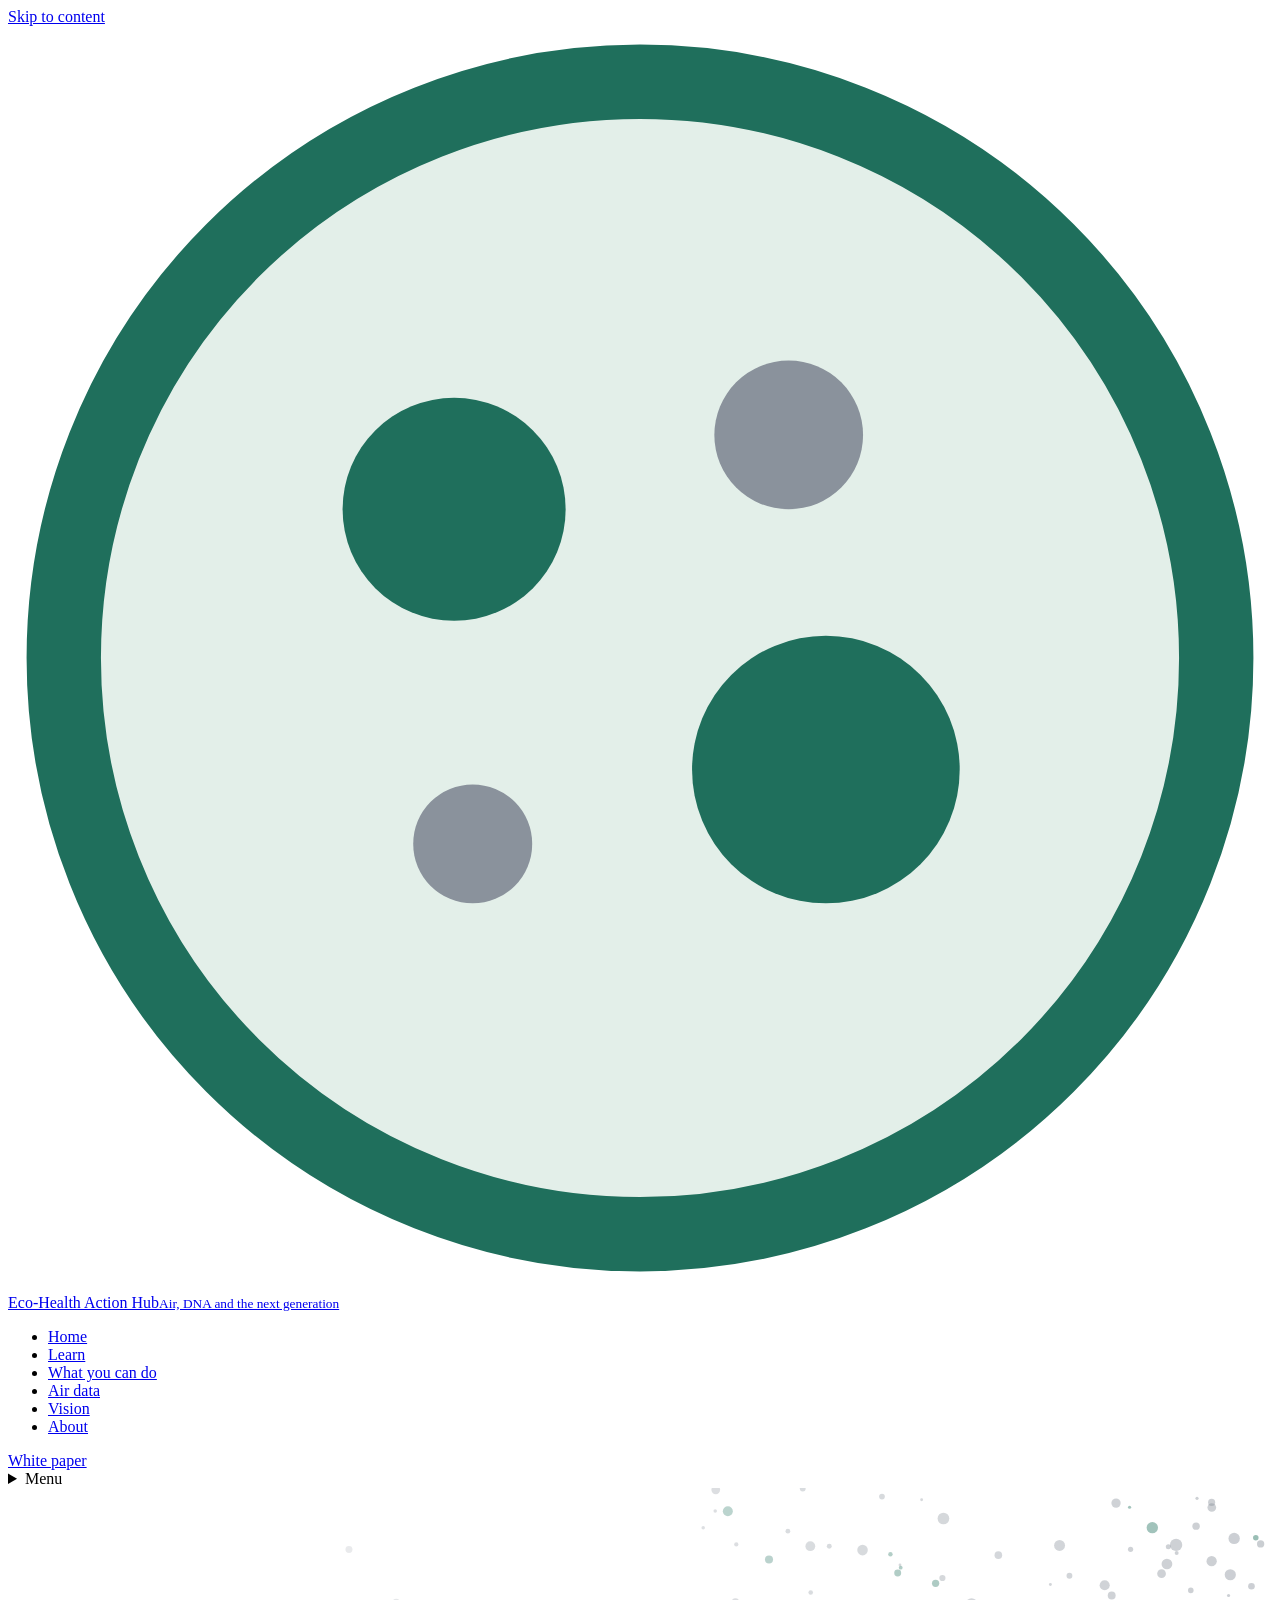
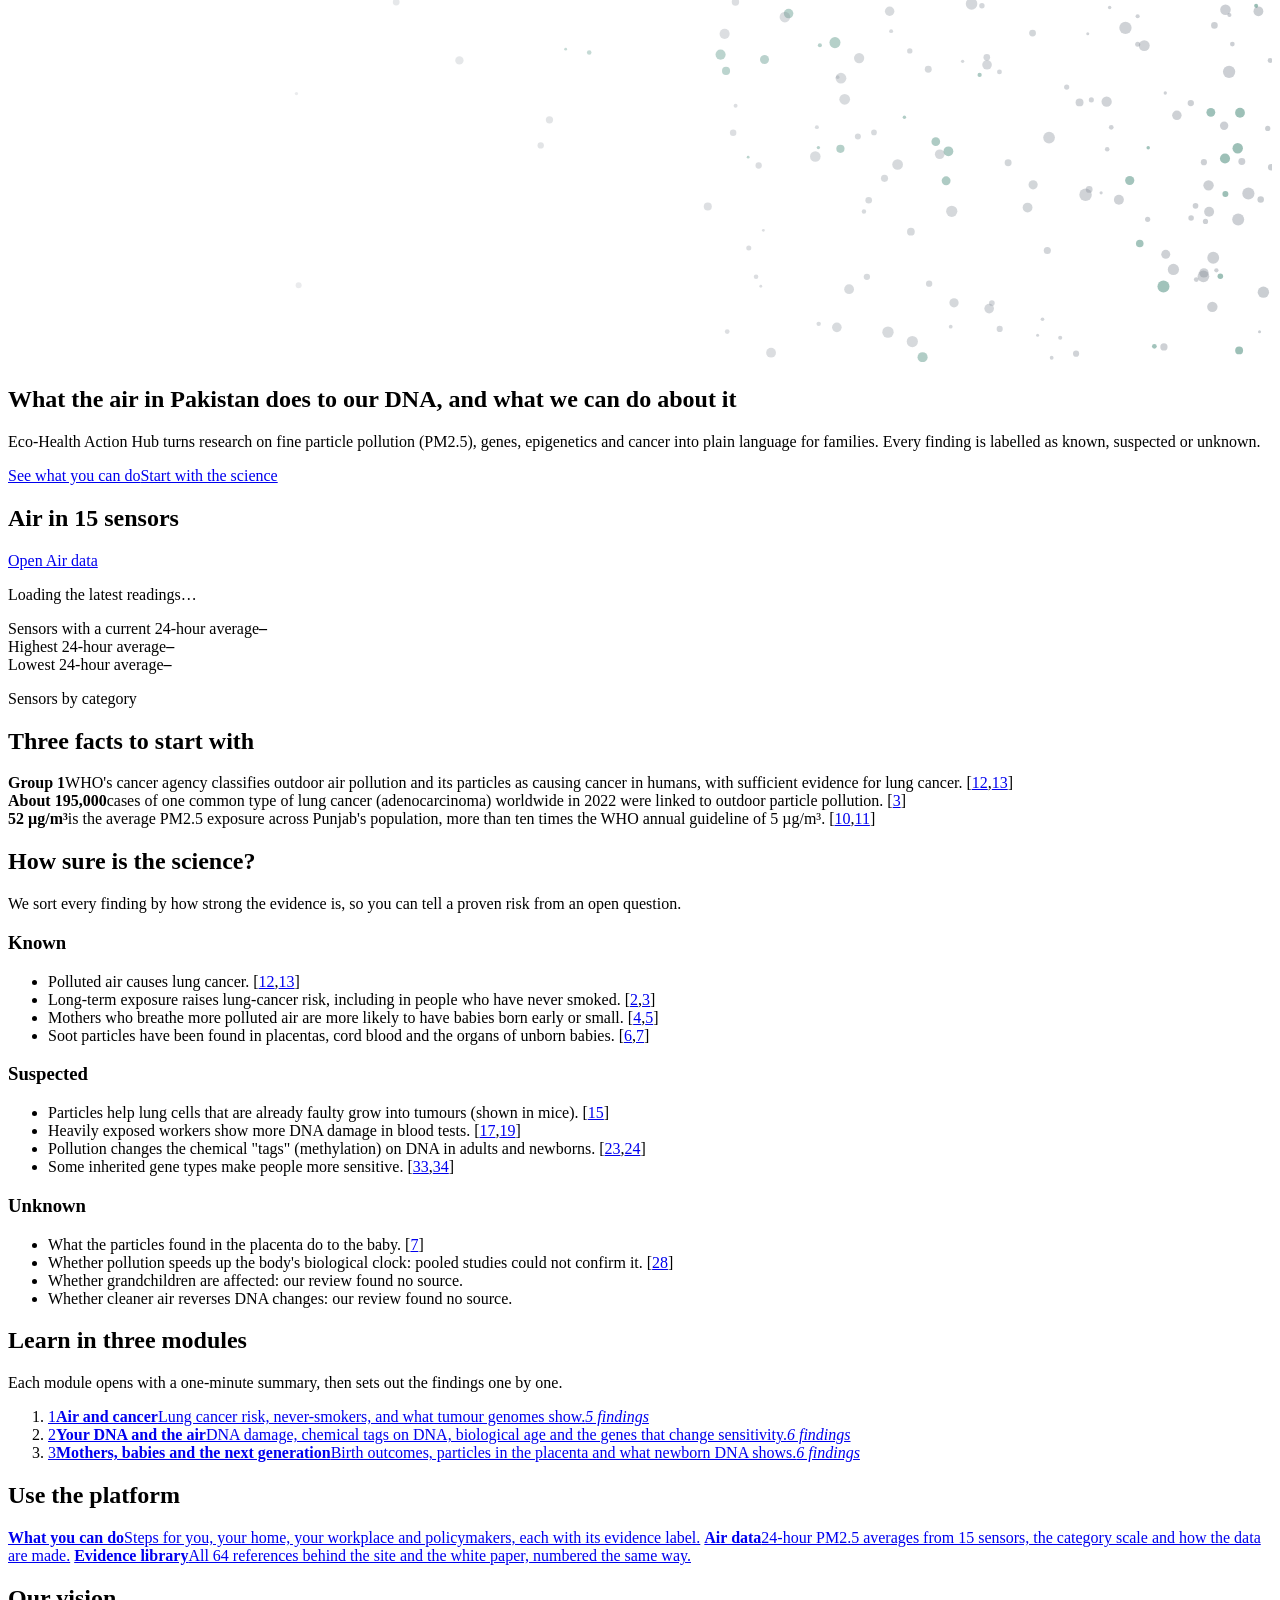
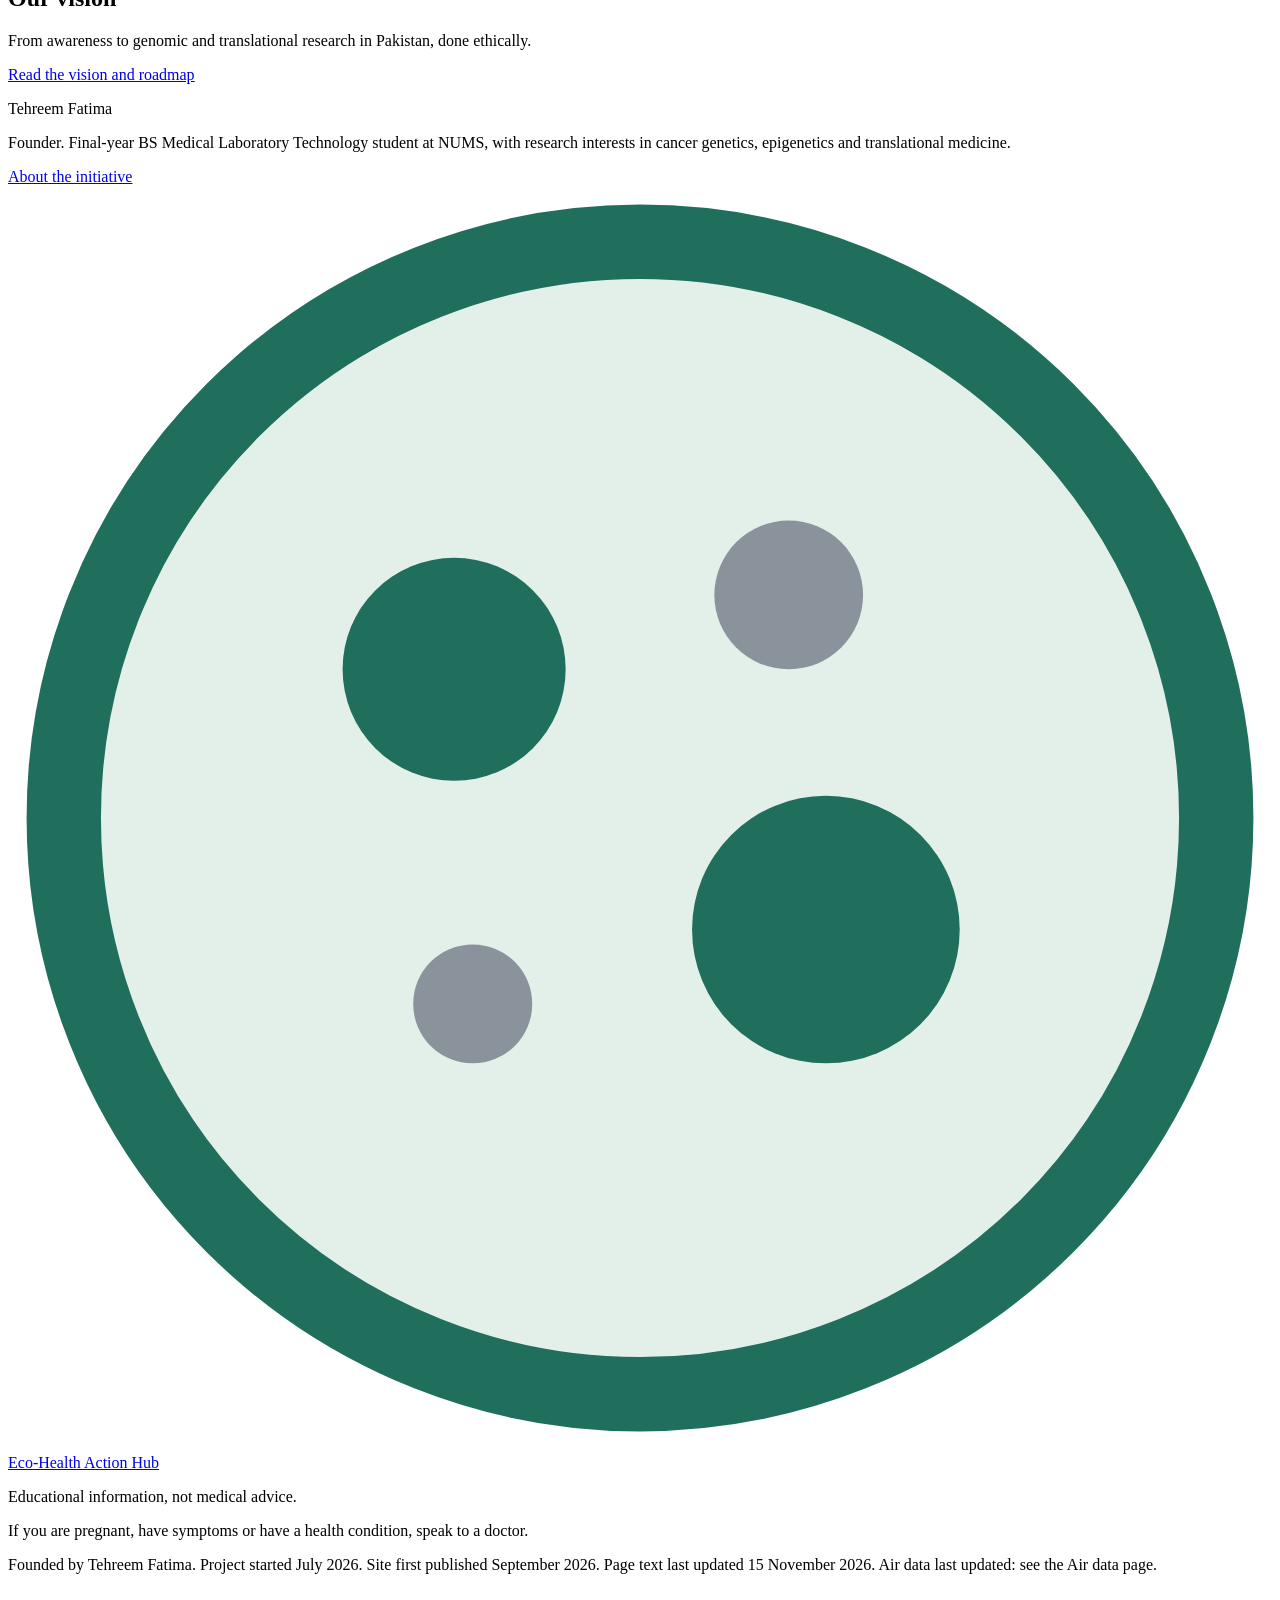
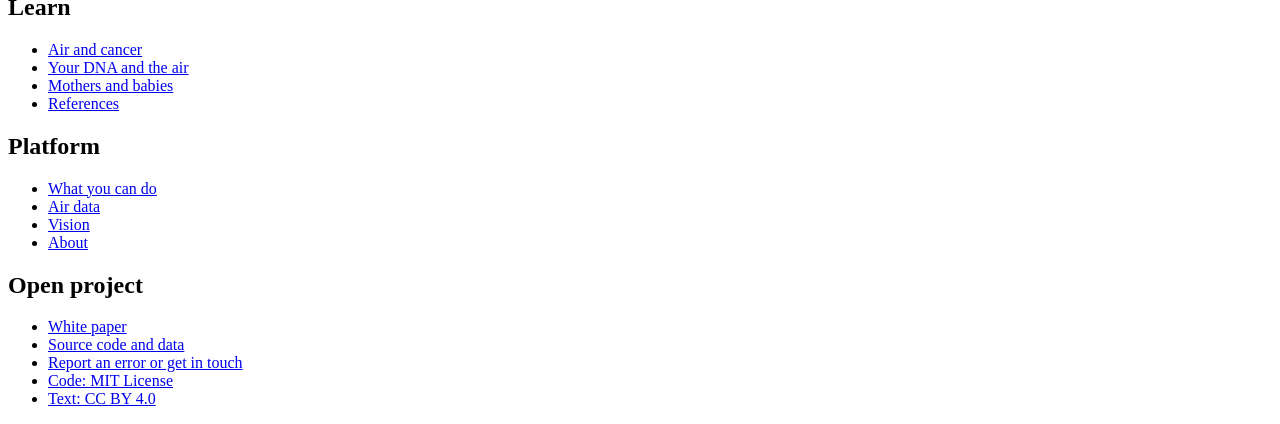
==== commit 32cee945: "Add files via upload" ====
--- a/index.html
+++ b/index.html
@@ -3,383 +3,104 @@
 <head>
 <meta charset="utf-8">
 <meta name="viewport" content="width=device-width, initial-scale=1">
-<title>Air, DNA and the Next Generation – Eco-Health Action Hub</title>
-<meta name="description" content="An initiative explaining what science knows, suspects and does not yet know about PM2.5 air pollution, DNA, epigenetics, cancer, pregnancy and the next generation in Pakistan, with recent air-quality readings.">
-<style>
-:root{--ink:#1a1a1a;--muted:#4a4a4a;--bg:#fff;--soft:#f4f6f5;--line:#d5dad7;--accent:#0b5d3b;--link:#0645ad;--warn:#7a3e00;--warnbg:#fff4e0}
-*{box-sizing:border-box}
-html{font-size:106.25%}
-body{margin:0;font-family:system-ui,-apple-system,"Segoe UI",Roboto,"Noto Sans",Arial,sans-serif;color:var(--ink);background:var(--bg);line-height:1.6}
-a{color:var(--link)}
-a:focus,button:focus{outline:3px solid #f2a900;outline-offset:2px}
-.skip{position:absolute;left:-999px}.skip:focus{left:8px;top:8px;background:#fff;padding:8px;z-index:9}
-header,main,footer{max-width:62rem;margin:0 auto;padding:0 1rem}
-header{padding-top:1.5rem;padding-bottom:1rem;border-bottom:4px solid var(--accent)}
-h1{font-size:1.75rem;line-height:1.25;margin:.2rem 0}
-h2{font-size:1.4rem;margin:2.2rem 0 .6rem;padding-top:.6rem;border-top:1px solid var(--line)}
-h3{font-size:1.1rem;margin:1.4rem 0 .4rem}
-.lead{font-size:1.05rem;margin:.4rem 0}
-.byline{color:var(--muted);margin:.2rem 0}
-nav ul{list-style:none;padding:0;margin:.8rem 0 0;display:flex;flex-wrap:wrap;gap:.3rem 1rem}
-.note{background:var(--soft);border-left:4px solid var(--accent);padding:.6rem .9rem;margin:1rem 0}
-.alert{background:var(--warnbg);border-left:4px solid var(--warn);padding:.6rem .9rem;margin:1rem 0;color:#3b1f00}
-table{border-collapse:collapse;width:100%;margin:.6rem 0;font-size:.95rem}
-th,td{border:1px solid var(--line);padding:.45rem .55rem;text-align:left;vertical-align:top}
-th{background:var(--soft)}
-.num{font-variant-numeric:tabular-nums;white-space:nowrap}
-.cat{display:inline-block;padding:.1rem .45rem;border-radius:.3rem;font-weight:600;border:1px solid #0003}
-.c-good{background:#c8e6c9}.c-moderate{background:#fff59d}.c-usg{background:#ffcc80}
-.c-unhealthy{background:#ef9a9a}.c-very_unhealthy{background:#ce93d8}.c-hazardous{background:#6d1b2b;color:#fff}
-.c-none{background:#eceff1}
-.small{font-size:.88rem;color:var(--muted)}
-.label{display:inline-block;font-size:.8rem;font-weight:700;padding:.05rem .4rem;border-radius:.25rem;border:1px solid currentColor;margin-right:.3rem}
-.l-moderate{color:#0b5d3b}.l-limited{color:#7a3e00}
-.cards{display:grid;gap:.8rem;grid-template-columns:1fr}
-.card{border:1px solid var(--line);border-radius:.4rem;padding:.7rem .9rem}
-.card h3{margin:.1rem 0 .3rem;font-size:1.05rem}
-ol.refs li{margin:.35rem 0;font-size:.9rem;overflow-wrap:anywhere}
-.tbc{background:#fff4e0;font-size:.8rem}
-footer{margin-top:2.5rem;padding-top:1rem;padding-bottom:2rem;border-top:4px solid var(--accent);font-size:.92rem}
-@media (min-width:44rem){.cards{grid-template-columns:1fr 1fr}h1{font-size:2rem}}
-/* Readings table becomes stacked cards on narrow screens */
-@media (max-width:43.99rem){
- #readings thead{display:none}
- #readings tr{display:block;border:1px solid var(--line);border-radius:.4rem;margin:.6rem 0;padding:.3rem .5rem}
- #readings td{display:block;border:0;padding:.2rem 0}
- #readings td::before{content:attr(data-label) ": ";font-weight:600}
-}
-
-.kicker{margin:0;color:var(--accent);font-weight:700;letter-spacing:.04em;text-transform:uppercase;font-size:.85rem}
-.cards.three{grid-template-columns:1fr}
-@media (min-width:56rem){.cards.three{grid-template-columns:1fr 1fr 1fr}}
-.card ul{padding-left:1.1rem;margin:.3rem 0}
-.card li{margin:.35rem 0}
-.known{border-top:5px solid #0b5d3b}.suspected{border-top:5px solid #b06000}.unknown{border-top:5px solid #6b7280}
-.known h3{color:#0b5d3b}.suspected h3{color:#8a4b00}.unknown h3{color:#4b5563}
-.l-strong{color:#0b5d3b;background:#e6f2ec}
-details{margin:.8rem 0}summary{cursor:pointer;font-weight:600}
-</style>
+<title>Air, DNA and the next generation | Eco-Health Action Hub</title>
+<meta name="description" content="Plain-language, referenced information on PM2.5 air pollution, DNA, epigenetics, cancer and pregnancy in Pakistan.">
+<meta name="theme-color" content="#1f6f5c">
+<link rel="stylesheet" href="assets/css/style.css">
 </head>
 <body>
 <a class="skip" href="#main">Skip to content</a>
-<header>
-  <p class="kicker">Eco-Health Action Hub</p>
-  <h1>Air, DNA and the Next Generation</h1>
-  <p class="lead">An initiative that makes the science of air pollution, genes, epigenetics and cancer understandable for families in Pakistan, with evidence labelled honestly as known, suspected or unknown.</p>
-  <p class="byline"><strong>Tehreem Fatima</strong> · Founder, Eco-Health Action Hub · Final-year BS Medical Laboratory Technology, NUMS · Interests: cancer genetics, epigenetics, translational medicine</p>
-  <nav aria-label="Sections"><ul>
-    <li><a href="#glance">At a glance</a></li><li><a href="#cancer">Air and cancer</a></li>
-    <li><a href="#dna">Your DNA and the air</a></li><li><a href="#mothers">Mothers and babies</a></li>
-    <li><a href="#act">What you can do</a></li><li><a href="#data">Recent readings</a></li>
-    <li><a href="#vision">Vision</a></li><li><a href="#methods">Methods</a></li><li><a href="#references">References</a></li>
-  </ul></nav>
-</header>
-
+<header class="site-head"><div class="wrap bar">
+  <a class="brand" href="index.html"><svg class="brand-mark" viewBox="0 0 34 34" aria-hidden="true"><circle cx="17" cy="17" r="15.5" fill="#e3efe9" stroke="#1f6f5c" stroke-width="2"/><circle cx="12" cy="13" r="3" fill="#1f6f5c"/><circle cx="21" cy="11" r="2" fill="#8a929c"/><circle cx="22" cy="20" r="3.6" fill="#1f6f5c"/><circle cx="12.5" cy="22" r="1.6" fill="#8a929c"/></svg><span class="brand-name">Eco-Health Action Hub<small>Air, DNA and the next generation</small></span></a>
+  <nav class="nav" aria-label="Main"><ul><li><a href="index.html" aria-current="page">Home</a></li><li><a href="cancer.html">Learn</a></li><li><a href="action.html">What you can do</a></li><li><a href="air.html">Air data</a></li><li><a href="vision.html">Vision</a></li><li><a href="about.html">About</a></li></ul></nav>
+  <a class="btn btn-solid btn-sm head-cta" href="https://github.com/ftehreem306-ctrl/eco-health-data/blob/main/whitepaper.md">White paper</a>
+  <details class="nav-toggle"><summary aria-label="Open menu">Menu</summary><nav class="nav-panel" aria-label="Main"><ul><li><a href="index.html" aria-current="page">Home</a></li><li><a href="cancer.html">Learn</a></li><li><a href="action.html">What you can do</a></li><li><a href="air.html">Air data</a></li><li><a href="vision.html">Vision</a></li><li><a href="about.html">About</a></li><li><a href="https://github.com/ftehreem306-ctrl/eco-health-data/blob/main/whitepaper.md">White paper</a></li></ul></nav></details>
+</div></header>
 <main id="main">
 
-<section id="glance" aria-labelledby="glance-h">
-<h2 id="glance-h">At a glance: what science says</h2>
-<p>PM2.5 means tiny air particles 2.5 micrometres across or smaller. The <em>largest</em> of them is about 30 times thinner than a human hair [<a href="#ref1">1</a>]. Some may reach the bloodstream [<a href="#ref1">1</a>,<a href="#ref8">8</a>].</p>
-<div class="cards three">
-  <div class="card known"><h3>Known</h3><ul>
-    <li>Polluted air causes lung cancer (WHO's cancer agency, Group 1) [<a href="#ref12">12</a>,<a href="#ref13">13</a>].</li>
-    <li>Lung-cancer risk rises about 9% for each 10 µg/m³ more PM2.5 over the long term [<a href="#ref2">2</a>].</li>
-    <li>Mothers who breathe more polluted air are more likely to have babies born early or small [<a href="#ref4">4</a>,<a href="#ref5">5</a>].</li>
-    <li>Soot particles from the air have been found in placentas, cord blood and the organs of unborn babies [<a href="#ref6">6</a>,<a href="#ref7">7</a>].</li>
-  </ul></div>
-  <div class="card suspected"><h3>Suspected</h3><ul>
-    <li>Pollution helps lung cells that are already faulty grow into tumours (shown in mice) [<a href="#ref15">15</a>].</li>
-    <li>Heavily exposed workers show more DNA damage in blood tests [<a href="#ref17">17</a>,<a href="#ref19">19</a>].</li>
-    <li>Pollution changes chemical "tags" (methylation) on DNA in adults and newborns [<a href="#ref23">23</a>,<a href="#ref24">24</a>].</li>
-    <li>Some inherited gene types make people more sensitive [<a href="#ref33">33</a>,<a href="#ref34">34</a>].</li>
-  </ul></div>
-  <div class="card unknown"><h3>Unknown</h3><ul>
-    <li>What the particles found in the placenta do to the baby [<a href="#ref7">7</a>].</li>
-    <li>Whether pollution makes the body's biological clock run faster: pooled studies could not confirm this [<a href="#ref28">28</a>].</li>
-    <li>Whether grandchildren are affected: our review found no source.</li>
-    <li>Whether cleaner air reverses DNA changes: our review found no source.</li>
-  </ul></div>
+<section class="hero"><svg class="hero-field" viewBox="0 0 160 60" preserveAspectRatio="xMaxYMid slice" aria-hidden="true"><circle cx="96.33" cy="9.05" r="0.51" fill="#1f6f5c" fill-opacity="0.31"/><circle cx="120.84" cy="21.94" r="0.21" fill="#8a929c" fill-opacity="0.36"/><circle cx="36.51" cy="26.02" r="0.21" fill="#8a929c" fill-opacity="0.18"/><circle cx="146.88" cy="7.43" r="0.32" fill="#8a929c" fill-opacity="0.42"/><circle cx="156.18" cy="34.63" r="0.44" fill="#8a929c" fill-opacity="0.44"/><circle cx="146.02" cy="10.84" r="0.55" fill="#8a929c" fill-opacity="0.42"/><circle cx="102.58" cy="32.86" r="0.21" fill="#1f6f5c" fill-opacity="0.32"/><circle cx="95.02" cy="35.13" r="0.40" fill="#8a929c" fill-opacity="0.31"/><circle cx="144.26" cy="41.94" r="0.33" fill="#8a929c" fill-opacity="0.42"/><circle cx="119.75" cy="52.51" r="0.59" fill="#8a929c" fill-opacity="0.36"/><circle cx="158.56" cy="7.08" r="0.46" fill="#8a929c" fill-opacity="0.45"/><circle cx="68.54" cy="29.34" r="0.46" fill="#8a929c" fill-opacity="0.25"/><circle cx="124.54" cy="52.53" r="0.36" fill="#8a929c" fill-opacity="0.37"/><circle cx="126.60" cy="34.79" r="0.44" fill="#8a929c" fill-opacity="0.38"/><circle cx="155.95" cy="28.45" r="0.62" fill="#1f6f5c" fill-opacity="0.44"/><circle cx="136.40" cy="38.83" r="0.79" fill="#8a929c" fill-opacity="0.40"/><circle cx="90.89" cy="23.15" r="0.51" fill="#1f6f5c" fill-opacity="0.30"/><circle cx="113.00" cy="10.08" r="0.24" fill="#1f6f5c" fill-opacity="0.35"/><circle cx="142.10" cy="7.76" r="0.33" fill="#8a929c" fill-opacity="0.41"/><circle cx="150.39" cy="4.83" r="0.47" fill="#8a929c" fill-opacity="0.43"/><circle cx="151.32" cy="49.16" r="0.74" fill="#8a929c" fill-opacity="0.43"/><circle cx="107.74" cy="21.53" r="0.65" fill="#8a929c" fill-opacity="0.34"/><circle cx="102.19" cy="33.98" r="0.67" fill="#8a929c" fill-opacity="0.32"/><circle cx="118.75" cy="37.06" r="0.56" fill="#1f6f5c" fill-opacity="0.36"/><circle cx="152.56" cy="46.80" r="0.75" fill="#8a929c" fill-opacity="0.43"/><circle cx="105.02" cy="23.94" r="0.23" fill="#8a929c" fill-opacity="0.33"/><circle cx="70.59" cy="20.40" r="0.18" fill="#1f6f5c" fill-opacity="0.25"/><circle cx="57.14" cy="21.82" r="0.53" fill="#8a929c" fill-opacity="0.22"/><circle cx="101.56" cy="7.37" r="0.62" fill="#8a929c" fill-opacity="0.32"/><circle cx="113.47" cy="29.03" r="0.22" fill="#1f6f5c" fill-opacity="0.35"/><circle cx="98.81" cy="15.89" r="0.60" fill="#1f6f5c" fill-opacity="0.32"/><circle cx="67.43" cy="32.59" r="0.40" fill="#8a929c" fill-opacity="0.25"/><circle cx="149.76" cy="41.77" r="0.35" fill="#8a929c" fill-opacity="0.43"/><circle cx="143.00" cy="19.78" r="0.32" fill="#8a929c" fill-opacity="0.41"/><circle cx="158.91" cy="51.16" r="0.72" fill="#8a929c" fill-opacity="0.45"/><circle cx="139.71" cy="13.60" r="0.50" fill="#8a929c" fill-opacity="0.41"/><circle cx="111.39" cy="56.22" r="0.72" fill="#8a929c" fill-opacity="0.34"/><circle cx="101.61" cy="13.23" r="0.29" fill="#8a929c" fill-opacity="0.32"/><circle cx="147.96" cy="28.77" r="0.60" fill="#8a929c" fill-opacity="0.42"/><circle cx="143.26" cy="45.01" r="0.48" fill="#1f6f5c" fill-opacity="0.41"/><circle cx="143.83" cy="19.95" r="0.69" fill="#8a929c" fill-opacity="0.41"/><circle cx="105.44" cy="24.08" r="0.68" fill="#8a929c" fill-opacity="0.33"/><circle cx="152.96" cy="48.39" r="0.27" fill="#8a929c" fill-opacity="0.43"/><circle cx="158.57" cy="39.44" r="0.41" fill="#8a929c" fill-opacity="0.45"/><circle cx="131.78" cy="31.59" r="0.74" fill="#8a929c" fill-opacity="0.39"/><circle cx="150.42" cy="49.57" r="0.31" fill="#8a929c" fill-opacity="0.43"/><circle cx="92.08" cy="14.43" r="0.47" fill="#8a929c" fill-opacity="0.30"/><circle cx="108.17" cy="7.86" r="0.67" fill="#8a929c" fill-opacity="0.34"/><circle cx="112.61" cy="35.00" r="0.68" fill="#8a929c" fill-opacity="0.35"/><circle cx="153.94" cy="30.10" r="0.53" fill="#8a929c" fill-opacity="0.44"/><circle cx="114.29" cy="43.51" r="0.49" fill="#8a929c" fill-opacity="0.35"/><circle cx="119.04" cy="33.33" r="0.62" fill="#1f6f5c" fill-opacity="0.36"/><circle cx="123.28" cy="14.91" r="0.34" fill="#8a929c" fill-opacity="0.37"/><circle cx="117.94" cy="33.70" r="0.61" fill="#8a929c" fill-opacity="0.36"/><circle cx="110.95" cy="36.75" r="0.45" fill="#8a929c" fill-opacity="0.34"/><circle cx="135.64" cy="27.14" r="0.50" fill="#8a929c" fill-opacity="0.40"/><circle cx="155.72" cy="41.95" r="0.76" fill="#8a929c" fill-opacity="0.44"/><circle cx="147.93" cy="8.23" r="0.25" fill="#8a929c" fill-opacity="0.42"/><circle cx="49.14" cy="14.44" r="0.43" fill="#8a929c" fill-opacity="0.21"/><circle cx="152.36" cy="9.27" r="0.65" fill="#8a929c" fill-opacity="0.43"/><circle cx="115.77" cy="59.39" r="0.64" fill="#1f6f5c" fill-opacity="0.35"/><circle cx="109.62" cy="30.94" r="0.36" fill="#8a929c" fill-opacity="0.34"/><circle cx="95.62" cy="43.33" r="0.18" fill="#8a929c" fill-opacity="0.31"/><circle cx="110.63" cy="1.08" r="0.36" fill="#8a929c" fill-opacity="0.34"/><circle cx="118.41" cy="3.86" r="0.74" fill="#8a929c" fill-opacity="0.36"/><circle cx="157.95" cy="6.29" r="0.35" fill="#1f6f5c" fill-opacity="0.45"/><circle cx="142.99" cy="16.23" r="0.26" fill="#8a929c" fill-opacity="0.41"/><circle cx="153.46" cy="49.14" r="0.35" fill="#1f6f5c" fill-opacity="0.44"/><circle cx="154.05" cy="34.24" r="0.64" fill="#1f6f5c" fill-opacity="0.44"/><circle cx="144.85" cy="5.02" r="0.72" fill="#1f6f5c" fill-opacity="0.42"/><circle cx="149.72" cy="27.23" r="0.40" fill="#8a929c" fill-opacity="0.43"/><circle cx="154.61" cy="16.07" r="0.26" fill="#8a929c" fill-opacity="0.44"/><circle cx="93.77" cy="45.57" r="0.32" fill="#8a929c" fill-opacity="0.31"/><circle cx="73.57" cy="20.82" r="0.29" fill="#1f6f5c" fill-opacity="0.26"/><circle cx="139.14" cy="33.06" r="0.29" fill="#8a929c" fill-opacity="0.40"/><circle cx="155.21" cy="6.38" r="0.72" fill="#8a929c" fill-opacity="0.44"/><circle cx="116.60" cy="50.08" r="0.40" fill="#8a929c" fill-opacity="0.36"/><circle cx="135.20" cy="58.95" r="0.39" fill="#8a929c" fill-opacity="0.40"/><circle cx="136.86" cy="38.16" r="0.43" fill="#8a929c" fill-opacity="0.40"/><circle cx="43.16" cy="7.79" r="0.44" fill="#8a929c" fill-opacity="0.19"/><circle cx="150.32" cy="40.23" r="0.36" fill="#8a929c" fill-opacity="0.43"/><circle cx="92.10" cy="27.57" r="0.25" fill="#8a929c" fill-opacity="0.30"/><circle cx="121.97" cy="14.67" r="0.73" fill="#8a929c" fill-opacity="0.37"/><circle cx="100.60" cy="0.06" r="0.37" fill="#8a929c" fill-opacity="0.32"/><circle cx="117.42" cy="12.06" r="0.46" fill="#1f6f5c" fill-opacity="0.36"/><circle cx="140.62" cy="39.45" r="0.63" fill="#8a929c" fill-opacity="0.41"/><circle cx="104.68" cy="19.57" r="0.70" fill="#1f6f5c" fill-opacity="0.33"/><circle cx="138.37" cy="38.59" r="0.20" fill="#8a929c" fill-opacity="0.40"/><circle cx="151.97" cy="37.64" r="0.66" fill="#8a929c" fill-opacity="0.43"/><circle cx="147.52" cy="48.28" r="0.71" fill="#8a929c" fill-opacity="0.42"/><circle cx="152.04" cy="40.97" r="0.63" fill="#8a929c" fill-opacity="0.43"/><circle cx="129.76" cy="37.57" r="0.58" fill="#8a929c" fill-opacity="0.38"/><circle cx="117.44" cy="32.11" r="0.55" fill="#1f6f5c" fill-opacity="0.36"/><circle cx="139.45" cy="15.13" r="0.22" fill="#8a929c" fill-opacity="0.41"/><circle cx="138.82" cy="12.31" r="0.64" fill="#8a929c" fill-opacity="0.40"/><circle cx="116.49" cy="22.95" r="0.44" fill="#8a929c" fill-opacity="0.35"/><circle cx="141.99" cy="37.02" r="0.58" fill="#1f6f5c" fill-opacity="0.41"/><circle cx="93.69" cy="34.07" r="0.18" fill="#1f6f5c" fill-opacity="0.30"/><circle cx="88.58" cy="40.32" r="0.51" fill="#8a929c" fill-opacity="0.29"/><circle cx="91.79" cy="30.99" r="0.41" fill="#8a929c" fill-opacity="0.30"/><circle cx="158.42" cy="56.18" r="0.19" fill="#8a929c" fill-opacity="0.45"/><circle cx="146.32" cy="58.09" r="0.46" fill="#8a929c" fill-opacity="0.42"/><circle cx="125.36" cy="8.50" r="0.48" fill="#8a929c" fill-opacity="0.37"/><circle cx="151.58" cy="42.20" r="0.33" fill="#8a929c" fill-opacity="0.43"/><circle cx="115.65" cy="1.49" r="0.18" fill="#8a929c" fill-opacity="0.35"/><circle cx="111.79" cy="18.12" r="0.25" fill="#8a929c" fill-opacity="0.34"/><circle cx="95.29" cy="50.41" r="0.18" fill="#8a929c" fill-opacity="0.31"/><circle cx="147.86" cy="7.20" r="0.78" fill="#8a929c" fill-opacity="0.42"/><circle cx="152.71" cy="17.39" r="0.42" fill="#8a929c" fill-opacity="0.43"/><circle cx="159.91" cy="35.35" r="0.42" fill="#8a929c" fill-opacity="0.45"/><circle cx="89.52" cy="2.90" r="0.22" fill="#8a929c" fill-opacity="0.30"/><circle cx="91.04" cy="56.14" r="0.30" fill="#8a929c" fill-opacity="0.30"/><circle cx="118.28" cy="11.39" r="0.39" fill="#8a929c" fill-opacity="0.36"/><circle cx="151.38" cy="48.72" r="0.59" fill="#8a929c" fill-opacity="0.43"/><circle cx="155.66" cy="32.95" r="0.66" fill="#1f6f5c" fill-opacity="0.44"/><circle cx="139.07" cy="27.05" r="0.65" fill="#8a929c" fill-opacity="0.40"/><circle cx="91.12" cy="2.94" r="0.63" fill="#1f6f5c" fill-opacity="0.30"/><circle cx="114.15" cy="20.62" r="0.34" fill="#8a929c" fill-opacity="0.35"/><circle cx="158.28" cy="15.61" r="0.62" fill="#8a929c" fill-opacity="0.45"/><circle cx="122.99" cy="23.66" r="0.27" fill="#1f6f5c" fill-opacity="0.37"/><circle cx="111.70" cy="8.38" r="0.28" fill="#1f6f5c" fill-opacity="0.34"/><circle cx="98.72" cy="5.47" r="0.30" fill="#8a929c" fill-opacity="0.32"/><circle cx="124.20" cy="53.24" r="0.61" fill="#8a929c" fill-opacity="0.37"/><circle cx="107.58" cy="31.45" r="0.38" fill="#8a929c" fill-opacity="0.34"/><circle cx="149.72" cy="12.96" r="0.35" fill="#8a929c" fill-opacity="0.43"/><circle cx="105.91" cy="26.75" r="0.68" fill="#8a929c" fill-opacity="0.33"/><circle cx="150.51" cy="1.31" r="0.20" fill="#8a929c" fill-opacity="0.43"/><circle cx="152.26" cy="28.40" r="0.56" fill="#1f6f5c" fill-opacity="0.43"/><circle cx="104.92" cy="55.61" r="0.61" fill="#8a929c" fill-opacity="0.33"/><circle cx="157.99" cy="14.91" r="0.25" fill="#1f6f5c" fill-opacity="0.45"/><circle cx="119.46" cy="40.92" r="0.71" fill="#8a929c" fill-opacity="0.36"/><circle cx="131.56" cy="45.89" r="0.45" fill="#8a929c" fill-opacity="0.39"/><circle cx="154.10" cy="38.73" r="0.38" fill="#1f6f5c" fill-opacity="0.44"/><circle cx="125.50" cy="23.28" r="0.31" fill="#8a929c" fill-opacity="0.37"/><circle cx="157.01" cy="38.67" r="0.77" fill="#8a929c" fill-opacity="0.44"/><circle cx="136.68" cy="18.44" r="0.19" fill="#8a929c" fill-opacity="0.40"/><circle cx="134.01" cy="25.20" r="0.33" fill="#8a929c" fill-opacity="0.39"/><circle cx="154.50" cy="13.61" r="0.20" fill="#8a929c" fill-opacity="0.44"/><circle cx="108.35" cy="40.95" r="0.28" fill="#8a929c" fill-opacity="0.34"/><circle cx="139.65" cy="30.29" r="0.30" fill="#8a929c" fill-opacity="0.41"/><circle cx="94.69" cy="49.20" r="0.29" fill="#8a929c" fill-opacity="0.31"/><circle cx="141.45" cy="17.70" r="0.78" fill="#8a929c" fill-opacity="0.41"/><circle cx="133.19" cy="56.93" r="0.26" fill="#8a929c" fill-opacity="0.39"/><circle cx="152.45" cy="53.02" r="0.66" fill="#8a929c" fill-opacity="0.43"/><circle cx="154.98" cy="19.75" r="0.30" fill="#8a929c" fill-opacity="0.44"/><circle cx="140.26" cy="1.91" r="0.59" fill="#8a929c" fill-opacity="0.41"/><circle cx="102.77" cy="19.90" r="0.26" fill="#1f6f5c" fill-opacity="0.32"/><circle cx="90.20" cy="21.09" r="0.64" fill="#1f6f5c" fill-opacity="0.30"/><circle cx="157.40" cy="12.44" r="0.42" fill="#8a929c" fill-opacity="0.44"/><circle cx="146.49" cy="25.95" r="0.21" fill="#8a929c" fill-opacity="0.42"/><circle cx="102.62" cy="55.17" r="0.28" fill="#8a929c" fill-opacity="0.32"/><circle cx="152.36" cy="1.82" r="0.45" fill="#8a929c" fill-opacity="0.43"/><circle cx="141.97" cy="2.44" r="0.20" fill="#1f6f5c" fill-opacity="0.41"/><circle cx="154.11" cy="15.42" r="0.67" fill="#8a929c" fill-opacity="0.44"/><circle cx="98.34" cy="16.34" r="0.67" fill="#8a929c" fill-opacity="0.32"/><circle cx="89.59" cy="0.23" r="0.55" fill="#8a929c" fill-opacity="0.30"/><circle cx="130.33" cy="56.60" r="0.19" fill="#8a929c" fill-opacity="0.39"/><circle cx="114.47" cy="57.41" r="0.71" fill="#8a929c" fill-opacity="0.35"/><circle cx="154.72" cy="10.98" r="0.71" fill="#8a929c" fill-opacity="0.44"/><circle cx="146.55" cy="46.37" r="0.57" fill="#8a929c" fill-opacity="0.42"/><circle cx="95.76" cy="21.71" r="0.57" fill="#1f6f5c" fill-opacity="0.31"/><circle cx="96.59" cy="58.82" r="0.62" fill="#8a929c" fill-opacity="0.31"/><circle cx="88.00" cy="5.04" r="0.22" fill="#8a929c" fill-opacity="0.29"/><circle cx="137.13" cy="26.82" r="0.32" fill="#8a929c" fill-opacity="0.40"/><circle cx="129.06" cy="40.45" r="0.62" fill="#8a929c" fill-opacity="0.38"/><circle cx="133.11" cy="7.27" r="0.69" fill="#8a929c" fill-opacity="0.39"/><circle cx="123.93" cy="22.38" r="0.61" fill="#8a929c" fill-opacity="0.37"/><circle cx="151.38" cy="34.70" r="0.39" fill="#8a929c" fill-opacity="0.43"/><circle cx="159.46" cy="30.44" r="0.33" fill="#8a929c" fill-opacity="0.45"/><circle cx="132.11" cy="59.46" r="0.24" fill="#8a929c" fill-opacity="0.39"/><circle cx="146.26" cy="50.43" r="0.76" fill="#1f6f5c" fill-opacity="0.42"/><circle cx="92.19" cy="7.15" r="0.27" fill="#8a929c" fill-opacity="0.30"/><circle cx="125.53" cy="55.81" r="0.39" fill="#8a929c" fill-opacity="0.37"/><circle cx="111.60" cy="15.60" r="0.60" fill="#8a929c" fill-opacity="0.34"/><circle cx="131.95" cy="12.21" r="0.18" fill="#8a929c" fill-opacity="0.39"/><circle cx="134.36" cy="11.11" r="0.37" fill="#8a929c" fill-opacity="0.39"/><circle cx="144.33" cy="32.88" r="0.22" fill="#1f6f5c" fill-opacity="0.42"/><circle cx="105.37" cy="33.01" r="0.52" fill="#1f6f5c" fill-opacity="0.33"/><circle cx="90.71" cy="18.46" r="0.64" fill="#8a929c" fill-opacity="0.30"/><circle cx="123.90" cy="21.43" r="0.42" fill="#8a929c" fill-opacity="0.37"/><circle cx="159.76" cy="21.83" r="0.31" fill="#8a929c" fill-opacity="0.45"/><circle cx="108.72" cy="49.22" r="0.40" fill="#8a929c" fill-opacity="0.34"/><circle cx="112.91" cy="9.75" r="0.18" fill="#8a929c" fill-opacity="0.35"/><circle cx="130.95" cy="54.59" r="0.23" fill="#8a929c" fill-opacity="0.39"/><circle cx="102.39" cy="30.27" r="0.25" fill="#8a929c" fill-opacity="0.32"/><circle cx="119.33" cy="55.53" r="0.24" fill="#8a929c" fill-opacity="0.36"/><circle cx="145.11" cy="58.01" r="0.30" fill="#1f6f5c" fill-opacity="0.42"/><circle cx="155.84" cy="58.53" r="0.50" fill="#1f6f5c" fill-opacity="0.44"/><circle cx="154.57" cy="23.27" r="0.78" fill="#8a929c" fill-opacity="0.44"/><circle cx="146.70" cy="9.62" r="0.68" fill="#8a929c" fill-opacity="0.42"/><circle cx="106.47" cy="50.78" r="0.62" fill="#8a929c" fill-opacity="0.33"/><circle cx="103.96" cy="7.38" r="0.31" fill="#8a929c" fill-opacity="0.33"/><circle cx="152.38" cy="2.47" r="0.55" fill="#8a929c" fill-opacity="0.43"/><circle cx="36.79" cy="50.29" r="0.38" fill="#8a929c" fill-opacity="0.18"/><circle cx="129.69" cy="18.37" r="0.43" fill="#8a929c" fill-opacity="0.38"/><circle cx="108.95" cy="39.53" r="0.42" fill="#8a929c" fill-opacity="0.34"/><circle cx="112.62" cy="10.77" r="0.44" fill="#1f6f5c" fill-opacity="0.35"/></svg><div class="wrap hero-grid">
+  <div class="hero-copy">
+    <h1>What the air in Pakistan does to our DNA, and what we can do about it</h1>
+    <p class="lede">Eco-Health Action Hub turns research on fine particle pollution (PM2.5), genes, epigenetics and cancer into plain language for families. Every finding is labelled as known, suspected or unknown.</p>
+    <div class="hero-actions"><a class="btn btn-solid" href="action.html">See what you can do</a><a class="btn btn-line" href="cancer.html">Start with the science</a></div>
+  </div>
+  <aside class="live-card" aria-labelledby="live-h">
+    <header><h2 id="live-h">Air in 15 sensors</h2><a href="air.html">Open Air data</a></header>
+    <p id="updated" class="small">Loading the latest readings…</p>
+    <div id="stale" class="alert" hidden></div>
+    <div class="kpis">
+  <div class="kpi"><span class="kpi-label">Sensors with a current 24-hour average</span><strong id="kpi-reporting">–</strong></div>
+  <div class="kpi"><span class="kpi-label">Highest 24-hour average</span><strong id="kpi-high">–</strong><span class="kpi-sub" id="kpi-high-where"></span></div>
+  <div class="kpi"><span class="kpi-label">Lowest 24-hour average</span><strong id="kpi-low">–</strong><span class="kpi-sub" id="kpi-low-where"></span></div>
 </div>
-</section>
+<div class="dist-wrap"><p class="kpi-label">Sensors by category</p><div class="dist" id="dist" role="img" aria-label="Loading"></div><ul class="dist-legend" id="dist-legend"></ul></div>
+  </aside>
+</div></section>
 
-<section id="cancer" aria-labelledby="cancer-h">
-<h2 id="cancer-h">Air and cancer</h2>
-<ul>
-  <li><strong>Lung cancer.</strong> Long-term PM2.5 exposure is linked to higher lung-cancer risk: about 9% higher per 10 µg/m³ (relative risk 1.09) [<a href="#ref2">2</a>]. <span class="label l-strong">Known</span></li>
-  <li><strong>People who have never smoked.</strong> They are affected too. The estimate for never-smokers was 1.18, with a lower limit of 1.00 [<a href="#ref2">2</a>]. Scientists at WHO's cancer agency estimate that about 195,000 cases of one common type of lung cancer (adenocarcinoma) worldwide in 2022 were linked to outdoor particle pollution [<a href="#ref3">3</a>,<a href="#ref14">14</a>]. <span class="label l-moderate">Moderate</span></li>
-  <li><strong>How it may happen.</strong>
-    <ul>
-      <li>Many healthy lungs already contain a few cells with cancer-driver mutations, in genes such as EGFR and KRAS [<a href="#ref15">15</a>].</li>
-      <li>In mice, particles caused inflammation that helped these cells grow [<a href="#ref15">15</a>].</li>
-      <li>In never-smokers, lung tumours from more polluted regions carried more genetic changes [<a href="#ref16">16</a>].</li>
-    </ul>
-    These studies cannot show what caused any one person's cancer [<a href="#ref16">16</a>]. <span class="label l-limited">Suspected</span></li>
-  <li><strong>Other cancers.</strong> Our review found no strong source for breast, bladder or liver cancer, or childhood leukaemia, so we make no claim.</li>
-</ul>
-</section>
+<section class="band band-white" aria-labelledby="facts-h"><div class="wrap">
+  <div class="band-head"><h2 id="facts-h">Three facts to start with</h2></div>
+  <div class="facts">
+    <div class="fact"><b>Group 1</b>WHO's cancer agency classifies outdoor air pollution and its particles as causing cancer in humans, with sufficient evidence for lung cancer. <span class="cite">[<a href="references.html#ref12" aria-label="Reference 12">12</a>,<a href="references.html#ref13" aria-label="Reference 13">13</a>]</span></div>
+    <div class="fact"><b>About 195,000</b>cases of one common type of lung cancer (adenocarcinoma) worldwide in 2022 were linked to outdoor particle pollution. <span class="cite">[<a href="references.html#ref3" aria-label="Reference 3">3</a>]</span></div>
+    <div class="fact"><b>52 µg/m³</b>is the average PM2.5 exposure across Punjab's population, more than ten times the WHO annual guideline of 5 µg/m³. <span class="cite">[<a href="references.html#ref10" aria-label="Reference 10">10</a>,<a href="references.html#ref11" aria-label="Reference 11">11</a>]</span></div>
+  </div>
+</div></section>
 
-<section id="dna" aria-labelledby="dna-h">
-<h2 id="dna-h">Your DNA and the air</h2>
-<div class="cards">
-  <div class="card"><h3>Breaks in DNA</h3><p><span class="label l-moderate">Moderate</span> People heavily exposed to smoke from traffic, or from wood, dung or crop-waste fires, show more DNA breaks in their blood cells [<a href="#ref17">17</a>]. They also show more small broken pieces of chromosome [<a href="#ref18">18</a>].</p></div>
-  <div class="card"><h3>Studies from Pakistan</h3><p><span class="label l-limited">Limited</span> Traffic conductors and coal miners in Karak [<a href="#ref19">19</a>], and traffic wardens [<a href="#ref20">20</a>], had more DNA damage than comparison groups. In laboratory tests, Lahore PM2.5 increased DNA-damage markers in cells [<a href="#ref21">21</a>]. These studies are small and do not apply to whole cities.</p></div>
-  <div class="card"><h3>Chemical "tags" on DNA (epigenetics)</h3><p><span class="label l-limited">Suspected</span> In a small experiment, breathing PM2.5 for two hours changed DNA methylation measured in blood [<a href="#ref23">23</a>]. Reviews find inconsistent results [<a href="#ref25">25</a>,<a href="#ref26">26</a>,<a href="#ref27">27</a>].</p></div>
-  <div class="card"><h3>"Biological age"</h3><p><span class="label l-limited">Unclear</span> Single studies in Taiwan and Germany linked pollution to an older "epigenetic age" [<a href="#ref29">29</a>,<a href="#ref30">30</a>]. A 2026 meta-analysis of 18 studies found no significant link [<a href="#ref28">28</a>]. A children's study pointed the opposite way, but not after statistical correction [<a href="#ref32">32</a>].</p></div>
-  <div class="card"><h3>Chromosome "end caps"</h3><p><span class="label l-limited">Suspected</span> In 433,535 UK adults, air pollution was associated with telomere length, a sign linked to ageing. Inherited genetic risk added to the effect [<a href="#ref22">22</a>].</p></div>
-  <div class="card"><h3>Genes that change sensitivity</h3><p><span class="label l-limited">Suspected</span> People with "null" versions of the GSTM1 or GSTT1 genes were often more affected by polluted air [<a href="#ref33">33</a>]. A 2026 review found 89 gene variants that changed pollution's effects on breathing health [<a href="#ref34">34</a>]. Their role is not yet clear [<a href="#ref35">35</a>].</p></div>
-</div>
-</section>
+<section class="band" aria-labelledby="board-h"><div class="wrap">
+  <div class="band-head"><h2 id="board-h">How sure is the science?</h2><p>We sort every finding by how strong the evidence is, so you can tell a proven risk from an open question.</p></div>
+  <div class="board">
+    <section aria-labelledby="b1"><h3 id="b1"><span class="ev ev-known">Known</span></h3><ul>
+      <li>Polluted air causes lung cancer. <span class="cite">[<a href="references.html#ref12" aria-label="Reference 12">12</a>,<a href="references.html#ref13" aria-label="Reference 13">13</a>]</span></li>
+      <li>Long-term exposure raises lung-cancer risk, including in people who have never smoked. <span class="cite">[<a href="references.html#ref2" aria-label="Reference 2">2</a>,<a href="references.html#ref3" aria-label="Reference 3">3</a>]</span></li>
+      <li>Mothers who breathe more polluted air are more likely to have babies born early or small. <span class="cite">[<a href="references.html#ref4" aria-label="Reference 4">4</a>,<a href="references.html#ref5" aria-label="Reference 5">5</a>]</span></li>
+      <li>Soot particles have been found in placentas, cord blood and the organs of unborn babies. <span class="cite">[<a href="references.html#ref6" aria-label="Reference 6">6</a>,<a href="references.html#ref7" aria-label="Reference 7">7</a>]</span></li></ul></section>
+    <section aria-labelledby="b2"><h3 id="b2"><span class="ev ev-suspected">Suspected</span></h3><ul>
+      <li>Particles help lung cells that are already faulty grow into tumours (shown in mice). <span class="cite">[<a href="references.html#ref15" aria-label="Reference 15">15</a>]</span></li>
+      <li>Heavily exposed workers show more DNA damage in blood tests. <span class="cite">[<a href="references.html#ref17" aria-label="Reference 17">17</a>,<a href="references.html#ref19" aria-label="Reference 19">19</a>]</span></li>
+      <li>Pollution changes the chemical "tags" (methylation) on DNA in adults and newborns. <span class="cite">[<a href="references.html#ref23" aria-label="Reference 23">23</a>,<a href="references.html#ref24" aria-label="Reference 24">24</a>]</span></li>
+      <li>Some inherited gene types make people more sensitive. <span class="cite">[<a href="references.html#ref33" aria-label="Reference 33">33</a>,<a href="references.html#ref34" aria-label="Reference 34">34</a>]</span></li></ul></section>
+    <section aria-labelledby="b3"><h3 id="b3"><span class="ev ev-unknown">Unknown</span></h3><ul>
+      <li>What the particles found in the placenta do to the baby. <span class="cite">[<a href="references.html#ref7" aria-label="Reference 7">7</a>]</span></li>
+      <li>Whether pollution speeds up the body's biological clock: pooled studies could not confirm it. <span class="cite">[<a href="references.html#ref28" aria-label="Reference 28">28</a>]</span></li>
+      <li>Whether grandchildren are affected: our review found no source.</li>
+      <li>Whether cleaner air reverses DNA changes: our review found no source.</li></ul></section>
+  </div>
+</div></section>
 
-<section id="mothers" aria-labelledby="m-h">
-<h2 id="m-h">Mothers, babies and the next generation</h2>
-<ul>
-  <li><strong>Birth outcomes.</strong> Across US studies of about 32.8 million births, 48 of 58 air-pollution studies found links between air pollution and babies born early, small or stillborn [<a href="#ref4">4</a>]. <span class="label l-strong">Known</span></li>
-  <li><strong>The global picture.</strong> In 2019, outdoor and indoor PM2.5 together were estimated to contribute to about 5.87 million preterm births and 2.76 million low-birth-weight births worldwide. South Asia had the highest burden [<a href="#ref5">5</a>]. <span class="label l-moderate">Modelled</span></li>
-  <li><strong>Particles reach the unborn baby.</strong> Soot was found in every sample of maternal blood, placenta and cord blood, and in fetal liver, lung and brain tissue [<a href="#ref7">7</a>]. What it does there is not known. <span class="label l-moderate">Present; effect unknown</span></li>
-  <li><strong>Newborn DNA.</strong>
-    <ul>
-      <li>Babies of mothers exposed to more PM2.5 had small methylation differences at a few DNA sites [<a href="#ref24">24</a>].</li>
-      <li>In Belgium, they also had shorter telomeres in cord blood and placenta [<a href="#ref40">40</a>]. In a larger European study, the estimate for exposure during pregnancy was not statistically significant [<a href="#ref41">41</a>].</li>
-    </ul>
-    <span class="label l-limited">Suspected</span></li>
-  <li><strong>Grandchildren and fathers.</strong> Our review found no source on effects passed to grandchildren or through fathers' sperm, so we make no claim.</li>
-</ul>
-</section>
+<section class="band band-white" aria-labelledby="mods-h"><div class="wrap">
+  <div class="band-head"><h2 id="mods-h">Learn in three modules</h2><p>Each module opens with a one-minute summary, then sets out the findings one by one.</p></div>
+  <ol class="modules">
+    <li><a href="cancer.html"><span class="step">1</span><strong>Air and cancer</strong><span>Lung cancer risk, never-smokers, and what tumour genomes show.</span><em>5 findings</em></a></li>
+    <li><a href="dna.html"><span class="step">2</span><strong>Your DNA and the air</strong><span>DNA damage, chemical tags on DNA, biological age and the genes that change sensitivity.</span><em>6 findings</em></a></li>
+    <li><a href="mothers.html"><span class="step">3</span><strong>Mothers, babies and the next generation</strong><span>Birth outcomes, particles in the placenta and what newborn DNA shows.</span><em>6 findings</em></a></li>
+  </ol>
+</div></section>
 
-<section id="act" aria-labelledby="act-h">
-<h2 id="act-h">What you can do: four levels</h2>
-<div class="cards">
-  <div class="card"><h3>1. You</h3><ul>
-    <li>Check the category in the readings below and follow its advice [<a href="#ref42">42</a>,<a href="#ref43">43</a>,<a href="#ref44">44</a>]. <span class="label l-moderate">Moderate</span></li>
-    <li>If you wear a mask, make sure it fits. Leakage around worn masks ranged from 3% to 68% [<a href="#ref45">45</a>]. In Beijing trials, masks improved short-term blood pressure and heart measures [<a href="#ref46">46</a>,<a href="#ref47">47</a>]. <span class="label l-moderate">Moderate</span></li>
-    <li>If you are pregnant, ask your doctor or midwife about masks: we found no source specific to pregnancy.</li>
-  </ul></div>
-  <div class="card"><h3>2. Your home</h3><ul>
-    <li>A HEPA air cleaner sized for the room lowers indoor PM2.5 [<a href="#ref48">48</a>,<a href="#ref49">49</a>,<a href="#ref50">50</a>]. <span class="label l-moderate">Moderate</span></li>
-    <li>In pregnancy, purifiers cut indoor PM2.5 by 29%, but the effect on birth weight was not clear [<a href="#ref51">51</a>,<a href="#ref52">52</a>]. <span class="label l-limited">Limited</span></li>
-    <li>Switching from wood or dung to gas cooking cut smoke a lot, but did not significantly raise birth weight [<a href="#ref53">53</a>]. Lower exposure is still lower exposure.</li>
-    <li>Keep windows closed during pollution peaks [<a href="#ref54">54</a>]. <span class="label l-limited">Limited</span></li>
-    <li>Supplements are not proven to protect against pollution [<a href="#ref23">23</a>,<a href="#ref55">55</a>,<a href="#ref56">56</a>]. In pregnancy, follow your clinician's advice on vitamins. <span class="label l-limited">Very limited</span></li>
-  </ul></div>
-  <div class="card"><h3>3. Community and workplace</h3><ul>
-    <li>Workers with heavy exposure, such as traffic workers and coal miners, showed more DNA damage [<a href="#ref19">19</a>,<a href="#ref20">20</a>]. They may deserve priority in protection and research. <span class="label l-limited">Limited</span></li>
-  </ul></div>
-  <div class="card"><h3>4. Policy</h3><ul>
-    <li>Between 2013 and 2017, China's emission controls cut population-weighted PM2.5 from 61.8 to 42.0 µg/m³ [<a href="#ref57">57</a>].</li>
-    <li>Pakistan's 2023 National Clean Air Policy lists measures such as cleaner fuels and preventing crop burning [<a href="#ref58">58</a>].</li>
-    <li>In Punjab, about 23% of PM2.5 comes from homes, mostly solid-fuel cooking [<a href="#ref10">10</a>].</li>
-  </ul></div>
-</div>
-</section>
+<section class="band" aria-labelledby="tools-h"><div class="wrap">
+  <div class="band-head"><h2 id="tools-h">Use the platform</h2></div>
+  <div class="tools">
+    <a class="tool" href="action.html"><strong>What you can do</strong><span>Steps for you, your home, your workplace and policymakers, each with its evidence label.</span></a>
+    <a class="tool" href="air.html"><strong>Air data</strong><span>24-hour PM2.5 averages from 15 sensors, the category scale and how the data are made.</span></a>
+    <a class="tool" href="references.html"><strong>Evidence library</strong><span>All 64 references behind the site and the white paper, numbered the same way.</span></a>
+  </div>
+</div></section>
 
-<section id="data" aria-labelledby="data-h">
-<h2 id="data-h">Recent PM2.5 readings: the exposure context</h2>
-<p>Each value is the average of hourly PM2.5 readings over the 24 hours before the last update, in µg/m³ (micrograms per cubic metre of air). Categories follow the US EPA Air Quality Index breakpoints for 24-hour PM2.5 [<a href="#ref42">42</a>]. The WHO 24-hour guideline is 15 µg/m³ [<a href="#ref11">11</a>]. These readings show exposure only. No health or DNA effects were measured at these locations.</p>
-<p id="updated" class="note">Loading data…</p>
-<div id="stale" class="alert" hidden></div>
-<table id="readings">
-  <caption class="small" style="text-align:left">PM2.5, 24-hour averages. Source: OpenAQ (see <a href="#methods">Methods</a>).</caption>
-  <thead><tr><th scope="col">City</th><th scope="col">Location</th><th scope="col">24-hour average (µg/m³)</th><th scope="col">Category</th><th scope="col">What to do</th><th scope="col">Data period</th></tr></thead>
-  <tbody id="rows"><tr><td colspan="6">Loading…</td></tr></tbody>
-</table>
-<noscript><p class="alert">The readings table needs JavaScript. The raw data are in <a href="data/pm25.json">data/pm25.json</a>.</p></noscript>
-<details><summary>The scale used for the categories</summary>
-<table>
-  <thead><tr><th scope="col">Category</th><th scope="col">PM2.5, 24-hour average (µg/m³)</th></tr></thead>
-  <tbody>
-    <tr><td><span class="cat c-good">Good</span></td><td class="num">0.0–9.0</td></tr>
-    <tr><td><span class="cat c-moderate">Moderate</span></td><td class="num">9.1–35.4</td></tr>
-    <tr><td><span class="cat c-usg">Unhealthy for Sensitive Groups</span></td><td class="num">35.5–55.4</td></tr>
-    <tr><td><span class="cat c-unhealthy">Unhealthy</span></td><td class="num">55.5–125.4</td></tr>
-    <tr><td><span class="cat c-very_unhealthy">Very Unhealthy</span></td><td class="num">125.5–225.4</td></tr>
-    <tr><td><span class="cat c-hazardous">Hazardous</span></td><td class="num">225.5 and above</td></tr>
-  </tbody>
-</table>
-<p class="small">Breakpoints: US EPA [<a href="#ref42">42</a>]. Actions: EPA messages as reproduced by NOAA [<a href="#ref43">43</a>]; ATSDR for the Moderate category [<a href="#ref44">44</a>].</p>
-</details>
-</section>
+<section class="band band-green" aria-labelledby="vis-h"><div class="wrap split">
+  <div><h2 id="vis-h">Our vision</h2><p>From awareness to genomic and translational research in Pakistan, done ethically.</p><a class="btn btn-light" href="vision.html">Read the vision and roadmap</a></div>
+  <div class="founder-card"><p class="founder-name">Tehreem Fatima</p><p>Founder. Final-year BS Medical Laboratory Technology student at NUMS, with research interests in cancer genetics, epigenetics and translational medicine.</p><a href="about.html">About the initiative</a></div>
+</div></section>
 
-<section id="vision" aria-labelledby="v-h">
-<h2 id="v-h">Vision: from awareness to genomic and translational research</h2>
-<p class="note">This section describes future aims, not current activities.</p>
-<p>Scientists use the word <em>exposome</em> for everything a person is exposed to over a lifetime, studied alongside the genome [<a href="#ref60">60</a>]. Large studies abroad already combine DNA and air-pollution data [<a href="#ref16">16</a>,<a href="#ref22">22</a>,<a href="#ref24">24</a>]. Our review found no Pakistani study that has done this yet.</p>
-<p>Pakistan already has major genetic resources, including PROMIS [<a href="#ref61">61</a>,<a href="#ref62">62</a>] and the Pakistan Genome Resource, with 173,303 people [<a href="#ref63">63</a>]. National guidelines on human biological materials exist (2020), but experts describe gaps in biobank ethics, standards and data governance [<a href="#ref64">64</a>].</p>
-<ol>
-  <li><strong>Now:</strong> plain-language awareness, open exposure data and an open evidence table.</li>
-  <li><strong>Next:</strong> partnerships with ethics-approved research groups to link Pakistani exposure data with genomic and epigenomic studies of cancer and pregnancy.</li>
-  <li><strong>Always:</strong> consent, data protection and community benefit first. This initiative will not collect samples or genetic data without ethical approval.</li>
-</ol>
-</section>
-
-<section id="methods" aria-labelledby="me-h">
-<h2 id="me-h">Methods and data</h2>
-<ul>
-  <li><strong>Evidence.</strong> Every claim comes from an evidence table approved by the author. Findings are labelled known, suspected or unknown, with the type of study. The full text and references are in the <a href="https://github.com/ftehreem306-ctrl/eco-health-data/blob/main/whitepaper.md">white paper</a>.</li>
-  <li><strong>Laboratory tests.</strong> DNA-damage, telomere and methylation tests are research tools for comparing groups [<a href="#ref40">40</a>,<a href="#ref59">59</a>]. This initiative does not offer or recommend them for individuals.</li>
-  <li><strong>Air data.</strong> Readings come from the <a href="https://openaq.org">OpenAQ</a> API (version 3) and are updated once a day by an automated workflow.
-    <ul>
-      <li><strong>Providers and licences:</strong> <span id="providers">loading…</span></li>
-      <li><strong>Our own rules, not part of the AQI scale:</strong>
-        <ul>
-          <li>A value is shown only if at least 18 of the 24 hourly readings exist.</li>
-          <li>Averages are truncated to one decimal place.</li>
-          <li>Data older than 24 hours are hidden.</li>
-        </ul></li>
-      <li><strong>Sensors.</strong> All 15 locations are AirGradient sensors, chosen on 13 November 2026. Their accuracy has not been checked against reference instruments.</li>
-    </ul></li>
-  <li><strong>Limitations.</strong>
-    <ul>
-      <li>Most human studies estimate exposure from home address or region.</li>
-      <li>Little of the genetic research comes from Pakistan.</li>
-      <li>No biological measurements were made at these locations.</li>
-    </ul></li>
-</ul>
-</section>
-
-<section id="references" aria-labelledby="r-h">
-<h2 id="r-h">References</h2>
-<p>The numbering matches the <a href="https://github.com/ftehreem306-ctrl/eco-health-data/blob/main/whitepaper.md">white paper</a>. Highlighted entries have bibliographic details that are not yet confirmed.</p>
-<ol class="refs">
-<li id="ref1">US Environmental Protection Agency. Particulate Matter (PM) Basics [Internet]. Washington (DC): US EPA; [cited 2026 Nov 13]. Available from: <a href="https://www.epa.gov/pm-pollution/particulate-matter-pm-basics">https://www.epa.gov/pm-pollution/particulate-matter-pm-basics</a></li>
-<li id="ref2">Hamra GB, Guha N, Cohen A, Laden F, Raaschou-Nielsen O, Samet JM, et al. Outdoor particulate matter exposure and lung cancer: a systematic review and meta-analysis. Environ Health Perspect. 2014;122(9):906–11. doi:<a href="https://doi.org/10.1289/ehp.1408092">10.1289/ehp.1408092.</a> Errata in: Environ Health Perspect. 2014;122(9):A236. doi:<a href="https://doi.org/10.1289/ehp.122-A236">10.1289/ehp.122-A236</a>; and 2014;122(11):A294. doi:<a href="https://doi.org/10.1289/ehp.122-A294">10.1289/ehp.122-A294</a></li>
-<li id="ref3">Luo G, Zhang Y, Rumgay H, Morgan E, Langselius O, Vignat J, et al. Estimated worldwide variation and trends in incidence of lung cancer by histological subtype in 2022 and over time: a population-based study. Lancet Respir Med. 2025;13(4):348–63. doi:<a href="https://doi.org/10.1016/S2213-2600(24)00428-4">10.1016/S2213-2600(24)00428-4</a></li>
-<li id="ref4">Bekkar B, Pacheco S, Basu R, DeNicola N. Association of air pollution and heat exposure with preterm birth, low birth weight, and stillbirth in the US: a systematic review. JAMA Netw Open. 2020;3(6):e208243. doi:<a href="https://doi.org/10.1001/jamanetworkopen.2020.8243">10.1001/jamanetworkopen.2020.8243</a></li>
-<li id="ref5">Ghosh R, Causey K, Burkart K, Wozniak S, Cohen A, Brauer M. Ambient and household PM2.5 pollution and adverse perinatal outcomes: a meta-regression and analysis of attributable global burden for 204 countries and territories. PLoS Med. 2021;18(9):e1003718. doi:<a href="https://doi.org/10.1371/journal.pmed.1003718">10.1371/journal.pmed.1003718</a></li>
-<li id="ref6">Bové H, Bongaerts E, Slenders E, Bijnens EM, Saenen ND, Gyselaers W, et al. Ambient black carbon particles reach the fetal side of human placenta. Nat Commun. 2019;10:3866. doi:<a href="https://doi.org/10.1038/s41467-019-11654-3">10.1038/s41467-019-11654-3</a></li>
-<li id="ref7">Bongaerts E, Lecante LL, Bové H, Roeffaers MBJ, Ameloot M, Fowler PA, et al. Maternal exposure to ambient black carbon particles and their presence in maternal and fetal circulation and organs: an analysis of two independent population-based observational studies. Lancet Planet Health. 2022;6(10):e804–11. doi:<a href="https://doi.org/10.1016/S2542-5196(22)00200-5">10.1016/S2542-5196(22)00200-5</a></li>
-<li id="ref8">Health Effects Institute. State of Global Air 2025. Boston (MA): HEI; 2025. Available from: <a href="https://www.stateofglobalair.org/sites/default/files/documents/2025-10/soga-2025-report.pdf">https://www.stateofglobalair.org/sites/default/files/documents/2025-10/soga-2025-report.pdf</a></li>
-<li id="ref9">Miller MR, Raftis JB, Langrish JP, McLean SG, Samutrtai P, Connell SP, et al. Inhaled nanoparticles accumulate at sites of vascular disease. ACS Nano. 2017;11(5):4542–52. doi:<a href="https://doi.org/10.1021/acsnano.6b08551">10.1021/acsnano.6b08551</a></li>
-<li id="ref10">World Bank. Punjab Clean Air Program (P508222): Program Information Document. Report No. PIDPC00153. Washington (DC): World Bank; 2024. Available from: <a href="https://documents1.worldbank.org/curated/en/099122424102011829/pdf/P508222137d9a00c1934e1dec002d9866b.pdf">https://documents1.worldbank.org/curated/en/099122424102011829/pdf/P508222137d9a00c1934e1dec002d9866b.pdf</a></li>
-<li id="ref11">World Health Organization. WHO global air quality guidelines: particulate matter (PM2.5 and PM10), ozone, nitrogen dioxide, sulfur dioxide and carbon monoxide. Geneva: WHO; 2021. Tables 3.1 and 3.24. Available from: <a href="https://www.ncbi.nlm.nih.gov/books/NBK574591/">https://www.ncbi.nlm.nih.gov/books/NBK574591/</a></li>
-<li id="ref12">IARC Working Group on the Evaluation of Carcinogenic Risks to Humans. Outdoor air pollution. Lyon: International Agency for Research on Cancer; 2016. (IARC Monographs on the Evaluation of Carcinogenic Risks to Humans; vol. 109). Available from: <a href="https://www.inchem.org/documents/iarc/iarcmono/v109iarc.pdf">https://www.inchem.org/documents/iarc/iarcmono/v109iarc.pdf</a></li>
-<li id="ref13">Loomis D, Grosse Y, Lauby-Secretan B, El Ghissassi F, Bouvard V, Benbrahim-Tallaa L, et al. The carcinogenicity of outdoor air pollution. Lancet Oncol. 2013;14(13):1262–3. doi:<a href="https://doi.org/10.1016/S1470-2045(13)70487-X">10.1016/S1470-2045(13)70487-X</a></li>
-<li id="ref14">International Agency for Research on Cancer. Global lung cancer incidence according to subtype: new study highlights rising adenocarcinoma rates linked to air pollution [Press Release No. 359]. Lyon: IARC; 2025 Feb 3. Available from: <a href="https://www.iarc.who.int/wp-content/uploads/2025/02/pr359_E.pdf">https://www.iarc.who.int/wp-content/uploads/2025/02/pr359_E.pdf</a></li>
-<li id="ref15">Hill W, Lim EL, Weeden CE, Lee C, Augustine M, Chen K, et al. Lung adenocarcinoma promotion by air pollutants. Nature. 2023;616(7955):159–67. doi:<a href="https://doi.org/10.1038/s41586-023-05874-3">10.1038/s41586-023-05874-3</a></li>
-<li id="ref16">Díaz-Gay M, Zhang T, Hoang PH, et al. <span class="tbc">[authors 4–6 to confirm]</span>. The mutagenic forces shaping the genomes of lung cancer in never smokers. Nature. 2025;644(8075):133–44. doi:<a href="https://doi.org/10.1038/s41586-025-09219-0">10.1038/s41586-025-09219-0</a></li>
-<li id="ref17">Møller P, Gajski G, Gerić M, Haveric A, Stopper H, Bankoglu EE, et al. The comet assay as a tool in human biomonitoring exposure to combustion-derived air pollution − a systematic review and meta-analysis. Mutat Res Rev Mutat Res. 2026;797:108583. doi:<a href="https://doi.org/10.1016/j.mrrev.2025.108583">10.1016/j.mrrev.2025.108583</a></li>
-<li id="ref18">da Silva Junior FC, et al. <span class="tbc">[authors 2–6 to confirm]</span>. Empirical relationship between chromosomal damage and airborne particulate matter: a systematic review and meta-analysis of studies in exposed populations. Mutat Res Rev Mutat Res. 2023;791:108454. doi:<a href="https://doi.org/10.1016/j.mrrev.2023.108454">10.1016/j.mrrev.2023.108454</a></li>
-<li id="ref19">Ullah I, Zahid M, Jawad M, Arsh A. Assessment of DNA damage and oxidative stress among traffic conductors and coal miners. Pak J Med Sci. 2021;37(2):499–502. doi:<a href="https://doi.org/10.12669/pjms.37.2.2848">10.12669/pjms.37.2.2848</a></li>
-<li id="ref20">Rashid S, Arshad M, Siddiqa M, Ahmad R. Evaluation of DNA damage in traffic police wardens of Pakistan due to cadmium and zinc. Sci Total Environ. 2018;630:1360–4. PMID: 29554755. <span class="tbc">[DOI to confirm]</span></li>
-<li id="ref21">Shazad M, Ali MM, Rehman SAu, Javed M, Syed JH, Ullah A, et al. Assessment of fine particulate matter (PM2.5) induced cyto-genotoxicity in a highly polluted urban environment: evidence from Lahore, Pakistan. Water Air Soil Pollut. 2026;237(13):782. doi:<a href="https://doi.org/10.1007/s11270-026-09456-7">10.1007/s11270-026-09456-7</a></li>
-<li id="ref22">Tang L, Li D, Wang J, Su B, Tian Y. Ambient air pollution, genetic risk and telomere length in UK Biobank. J Expo Sci Environ Epidemiol. 2024;34(5):845–52. doi:<a href="https://doi.org/10.1038/s41370-023-00587-1">10.1038/s41370-023-00587-1</a></li>
-<li id="ref23">Zhong J, Karlsson O, Wang G, Li J, Guo Y, Lin X, et al. B vitamins attenuate the epigenetic effects of ambient fine particles in a pilot human intervention trial. Proc Natl Acad Sci U S A. 2017;114(13):3503–8. doi:<a href="https://doi.org/10.1073/pnas.1618545114">10.1073/pnas.1618545114.</a> Correction in: Proc Natl Acad Sci U S A. 2017;114(16):E3367</li>
-<li id="ref24">Gruzieva O, Xu CJ, Yousefi P, Relton C, Merid SK, Breton CV, et al. Prenatal particulate air pollution and DNA methylation in newborns: an epigenome-wide meta-analysis. Environ Health Perspect. 2019;127(5):057012. doi:<a href="https://doi.org/10.1289/EHP4522">10.1289/EHP4522</a></li>
-<li id="ref25">Wu Y, Qie R, Cheng M, Zeng Y, Huang S, Guo C, et al. Air pollution and DNA methylation in adults: a systematic review and meta-analysis of observational studies. Environ Pollut. 2021;284:117152. doi:<a href="https://doi.org/10.1016/j.envpol.2021.117152">10.1016/j.envpol.2021.117152</a></li>
-<li id="ref26">Yu L, Zhao Y, Chen W, Yu G, Miller MR, Li X, et al. A systematic review of observational studies on long-term air pollution exposure and epigenetic alterations in adults. J Glob Health. 2026;16:04087. Available from: <a href="https://pmc.ncbi.nlm.nih.gov/articles/PMC13002177/">https://pmc.ncbi.nlm.nih.gov/articles/PMC13002177/</a></li>
-<li id="ref27">Alfano R, Herceg Z, Nawrot TS, Chadeau-Hyam M, Ghantous A, Plusquin M. The impact of air pollution on our epigenome: how far is the evidence? (A systematic review). Curr Environ Health Rep. 2018;5(4):544–78. doi:<a href="https://doi.org/10.1007/s40572-018-0218-8">10.1007/s40572-018-0218-8</a></li>
-<li id="ref28">Ioannou C, Nawrot TS, Martens DS. Ambient long-term air pollution exposure and epigenetic aging clocks: a systematic review and meta-analysis. Ecotoxicol Environ Saf. 2026;310:119764. doi:<a href="https://doi.org/10.1016/j.ecoenv.2026.119764">10.1016/j.ecoenv.2026.119764</a></li>
-<li id="ref29">Cheng CF, Wu CS, Chan TC, Wang SH. Air pollution and accelerated epigenetic aging: evidence from multiple epigenetic clocks in the Taiwan Biobank. J Hazard Mater. 2026;501:140852. doi:<a href="https://doi.org/10.1016/j.jhazmat.2025.140852">10.1016/j.jhazmat.2025.140852</a></li>
-<li id="ref30">Yao Y, Wolf K, Breitner S, Zhang S, Waldenberger M, Winkelmann J, et al. Long-term exposure to traffic-related air pollution is associated with epigenetic age acceleration. Environ Res. 2026;288(Pt 2):123284. doi:<a href="https://doi.org/10.1016/j.envres.2025.123284">10.1016/j.envres.2025.123284</a></li>
-<li id="ref31">Fadadu RP, Bozack AK, Cardenas A. Chemical and climatic environmental exposures and epigenetic aging: a systematic review. Environ Res. 2025;274:121347. doi:<a href="https://doi.org/10.1016/j.envres.2025.121347">10.1016/j.envres.2025.121347</a></li>
-<li id="ref32">Ni W, Bozack AK, Rifas-Shiman SL, et al. <span class="tbc">[authors 4–6 to confirm]</span>. Long-term exposure to ambient air pollution and epigenetic age acceleration in children. Am J Epidemiol. 2025;194(12):3433–40. doi:<a href="https://doi.org/10.1093/aje/kwaf006">10.1093/aje/kwaf006</a></li>
-<li id="ref33">Dai X, Bowatte G, Lowe AJ, Matheson MC, Gurrin LC, Burgess JA, et al. Do glutathione S-transferase genes modify the link between indoor air pollution and asthma, allergies, and lung function? A systematic review. Curr Allergy Asthma Rep. 2018;18(3):20. doi:<a href="https://doi.org/10.1007/s11882-018-0771-0">10.1007/s11882-018-0771-0</a></li>
-<li id="ref34">Meng Y, et al. <span class="tbc">[authors 2–6 to confirm]</span>. Genetic susceptibility to respiratory health effects from outdoor air pollution: a structured narrative review. Eur Respir Rev. 2026;35(181):250326. doi:<a href="https://doi.org/10.1183/16000617.0326-2025">10.1183/16000617.0326-2025</a></li>
-<li id="ref35">Nugrahaningsih DAA, Wihadmadyatami H, Widyarini S, Wijayaningsih RA. A review of the GSTM1 null genotype modifies the association between air pollutant exposure and health problems. Int J Genomics. 2023;2023:4961487. doi:<a href="https://doi.org/10.1155/2023/4961487">10.1155/2023/4961487</a></li>
-<li id="ref36">Amaral AFS, Ramasamy A, Castro-Giner F, Minelli C, Accordini S, Sørheim IC, et al. Interaction between gas cooking and GSTM1 null genotype in bronchial responsiveness: results from the European Community Respiratory Health Survey. Thorax. 2014;69(6):558–64. doi:<a href="https://doi.org/10.1136/thoraxjnl-2013-204574">10.1136/thoraxjnl-2013-204574</a></li>
-<li id="ref37">Li X, Huang S, Jiao A, Yang X, Yun J, Wang Y, et al. Association between ambient fine particulate matter and preterm birth or term low birth weight: an updated systematic review and meta-analysis. Environ Pollut. 2017;227:596–605. doi:<a href="https://doi.org/10.1016/j.envpol.2017.03.055">10.1016/j.envpol.2017.03.055</a></li>
-<li id="ref38">Holder B, Aplin JD, Gomez-Lopez N, Heazell AEP, James JL, Jones CJP, et al. &#x27;Fetal side&#x27; of the placenta: anatomical mis-annotation of carbon particle &#x27;transfer&#x27; across the human placenta. Nat Commun. 2021;12:7049. doi:<a href="https://doi.org/10.1038/s41467-021-26437-y">10.1038/s41467-021-26437-y</a></li>
-<li id="ref39"><span class="tbc">[Authors to confirm]</span>. Reply to: &#x27;Fetal side&#x27; of the placenta: anatomical mis-annotation of carbon particle &#x27;transfer&#x27; across the human placenta. Nat Commun. 2021. doi:<a href="https://doi.org/10.1038/s41467-021-26438-x">10.1038/s41467-021-26438-x</a></li>
-<li id="ref40">Martens DS, Cox B, Janssen BG, Clemente DBP, Gasparrini A, Vanpoucke C, et al. Prenatal air pollution and newborns&#x27; predisposition to accelerated biological aging. JAMA Pediatr. 2017;171(12):1160–7. doi:<a href="https://doi.org/10.1001/jamapediatrics.2017.3024">10.1001/jamapediatrics.2017.3024</a></li>
-<li id="ref41">Clemente DBP, Vrijheid M, et al. <span class="tbc">[authors 3–6 to confirm]</span>. Prenatal and childhood traffic-related air pollution exposure and telomere length in European children: the HELIX project. Environ Health Perspect. 2019;127(8):087001. doi:<a href="https://doi.org/10.1289/EHP4148">10.1289/EHP4148</a></li>
-<li id="ref42">US Environmental Protection Agency, Air Quality System. AQI breakpoints [code table on the Internet]. Updated 2026 Aug 19 [cited 2026 Nov 13]. Available from: <a href="https://aqs.epa.gov/aqsweb/documents/codetables/aqi_breakpoints.html">https://aqs.epa.gov/aqsweb/documents/codetables/aqi_breakpoints.html</a></li>
-<li id="ref43">National Oceanic and Atmospheric Administration. AQ FAQs – Air Quality Index for PM2.5 [Internet]. NOAA Virtual Lab; [cited 2026 Nov 13]. Available from: <a href="https://vlab.noaa.gov/web/osti-modeling/air-quality/faqs">https://vlab.noaa.gov/web/osti-modeling/air-quality/faqs</a></li>
-<li id="ref44">Agency for Toxic Substances and Disease Registry. PM Guidance for ATSDR Health Assessment Products, June 2024 update. Atlanta (GA): ATSDR; 2024. Available from: <a href="https://www.atsdr.cdc.gov/pha-guidance/resources/ATSDR-Particulate-Matter-Guidance-508.pdf">https://www.atsdr.cdc.gov/pha-guidance/resources/ATSDR-Particulate-Matter-Guidance-508.pdf</a> (the same Moderate-category advice appears in: Utah Division of Air Quality. Forecast legend [Internet]. Available from: <a href="https://air.utah.gov/forecastLegendAQI.html">https://air.utah.gov/forecastLegendAQI.html</a>)</li>
-<li id="ref45">Cherrie JW, Apsley A, Cowie H, Steinle S, Mueller W, Lin C, et al. Effectiveness of face masks used to protect Beijing residents against particulate air pollution. Occup Environ Med. 2018;75(6):446–52. doi:<a href="https://doi.org/10.1136/oemed-2017-104765">10.1136/oemed-2017-104765</a></li>
-<li id="ref46">Langrish JP, Mills NL, Chan JKK, Leseman DLAC, Aitken RJ, Fokkens PHB, et al. Beneficial cardiovascular effects of reducing exposure to particulate air pollution with a simple facemask. Part Fibre Toxicol. 2009;6:8. doi:<a href="https://doi.org/10.1186/1743-8977-6-8">10.1186/1743-8977-6-8</a></li>
-<li id="ref47">Langrish JP, Li X, Wang S, Lee MMV, Barnes GD, Miller MR, et al. Reducing personal exposure to particulate air pollution improves cardiovascular health in patients with coronary heart disease. Environ Health Perspect. 2012;120(3):367–72. doi:<a href="https://doi.org/10.1289/ehp.1103898">10.1289/ehp.1103898</a></li>
-<li id="ref48">Faridi S, Allen RW, Brook RD, Yousefian F, Hassanvand MS, Carlsten C. An updated systematic review and meta-analysis on portable air cleaners and blood pressure: recommendations for users and manufacturers. Ecotoxicol Environ Saf. 2023;263:115227. doi:<a href="https://doi.org/10.1016/j.ecoenv.2023.115227">10.1016/j.ecoenv.2023.115227</a></li>
-<li id="ref49">Xia X, Chan KH, Kwok T, Wu S, Man CL, Ho KF. Effects of long-term indoor air purification intervention on cardiovascular health in elderly: a parallel, double-blinded randomized controlled trial in Hong Kong. Environ Res. 2024. Available from: <a href="https://www.sciencedirect.com/science/article/pii/S0013935124001889">https://www.sciencedirect.com/science/article/pii/S0013935124001889</a> <span class="tbc">[volume and article number still to confirm]</span></li>
-<li id="ref50">WHO Regional Office for Europe. Personal-level actions to reduce air pollution exposure in the WHO European Region. Copenhagen: WHO Regional Office for Europe; [year still to confirm]. Available from: <a href="https://iris.who.int/server/api/core/bitstreams/6cd6af3d-334c-40fa-8620-b1ae4a7a3e2d/content">https://iris.who.int/server/api/core/bitstreams/6cd6af3d-334c-40fa-8620-b1ae4a7a3e2d/content</a></li>
-<li id="ref51">Barn P, Gombojav E, Ochir C, Boldbaatar B, Beejin B, Naidan G, et al. The effect of portable HEPA filter air cleaner use during pregnancy on fetal growth: the UGAAR randomized controlled trial. Environ Int. 2018;121(Pt 1):981–9. doi:<a href="https://doi.org/10.1016/j.envint.2018.08.036">10.1016/j.envint.2018.08.036</a></li>
-<li id="ref52">McCandless LC, Gombojav E, Allen RW. Sensitivity analysis for live birth bias in the Ulaanbaatar Gestation and Air Pollution Research study. Environ Epidemiol. 2022;6(6):e229. doi:<a href="https://doi.org/10.1097/EE9.0000000000000229">10.1097/EE9.0000000000000229</a></li>
-<li id="ref53">Clasen TF, Chang HH, Thompson LM, Kirby MA, Balakrishnan K, Díaz-Artiga A, et al. Liquefied petroleum gas or biomass for cooking and effects on birth weight. N Engl J Med. 2022;387(19):1735–46. doi:<a href="https://doi.org/10.1056/NEJMoa2206734">10.1056/NEJMoa2206734</a></li>
-<li id="ref54">Allen RW, Barn P. Individual- and household-level interventions to reduce air pollution exposures and health risks: a review of the recent literature. Curr Environ Health Rep. 2020;7(4):424–40. doi:<a href="https://doi.org/10.1007/s40572-020-00296-z">10.1007/s40572-020-00296-z</a></li>
-<li id="ref55">Lucock M, Jones P, Veysey M, Beckett E. B vitamins and pollution, an interesting, emerging, yet incomplete picture of folate and the exposome. Proc Natl Acad Sci U S A. 2017;114(20):E3878–9. doi:<a href="https://doi.org/10.1073/pnas.1704662114">10.1073/pnas.1704662114</a></li>
-<li id="ref56">Lee AG, Cowell W, Kannan S, Ganguri HB, Nentin F, Wilson A, et al. Prenatal particulate air pollution and newborn telomere length: effect modification by maternal antioxidant intakes and infant sex. Environ Res. 2020;187:109707. doi:<a href="https://doi.org/10.1016/j.envres.2020.109707">10.1016/j.envres.2020.109707</a></li>
-<li id="ref57">Zhang Q, Zheng Y, Tong D, Shao M, Wang S, Zhang Y, et al. Drivers of improved PM2.5 air quality in China from 2013 to 2017. Proc Natl Acad Sci U S A. 2019;116(49):24463–9. doi:<a href="https://doi.org/10.1073/pnas.1907956116">10.1073/pnas.1907956116</a></li>
-<li id="ref58">Ministry of Climate Change, Government of Pakistan. National Clean Air Policy (NCAP). Islamabad: MoCC; 2023. Available from: <a href="https://mocc.gov.pk/SiteImage/Policy/NCAP%20(28-02-2023">https://mocc.gov.pk/SiteImage/Policy/NCAP%20(28-02-2023</a>).pdf</li>
-<li id="ref59">Ladeira C, et al. <span class="tbc">[authors 2–6 to confirm]</span>. The comet assay as a tool in human biomonitoring studies of environmental and occupational exposure to chemicals—a systematic scoping review. Toxics. 2024;12(4):270. doi:<a href="https://doi.org/10.3390/toxics12040270">10.3390/toxics12040270</a></li>
-<li id="ref60">Wild CP. Complementing the genome with an &quot;exposome&quot;: the outstanding challenge of environmental exposure measurement in molecular epidemiology. Cancer Epidemiol Biomarkers Prev. 2005;14(8):1847–50. doi:<a href="https://doi.org/10.1158/1055-9965.EPI-05-0456">10.1158/1055-9965.EPI-05-0456</a></li>
-<li id="ref61">Saleheen D, Zaidi M, Rasheed A, Ahmad U, Hakeem A, Murtaza M, et al. The Pakistan Risk of Myocardial Infarction Study: a resource for the study of genetic, lifestyle and other determinants of myocardial infarction in South Asia. Eur J Epidemiol. 2009;24(6):329–38. doi:<a href="https://doi.org/10.1007/s10654-009-9334-y">10.1007/s10654-009-9334-y</a></li>
-<li id="ref62">Saleheen D, Natarajan P, Armean IM, Zhao W, Rasheed A, Khetarpal SA, et al. Human knockouts and phenotypic analysis in a cohort with a high rate of consanguinity. Nature. 2017;544(7649):235–9. doi:<a href="https://doi.org/10.1038/nature22034">10.1038/nature22034</a></li>
-<li id="ref63">Koch C, Khalid S, Khan MZ, Bandyadka S, Doyon B, Denning DP, et al. Analysis of 173,303 exomes and genomes in the Pakistan Genome Resource. Nature. 2026;656(8128):670–9. doi:<a href="https://doi.org/10.1038/s41586-026-10667-5">10.1038/s41586-026-10667-5</a></li>
-<li id="ref64">Aijaz J, Anwar N, Hasan Z, Farooq A, Jawaid N, Ng W, et al. Stakeholder recommendations on shaping human biospecimen banking governance in Pakistan. Biopreserv Biobank. 2026 [Epub ahead of print]. doi:<a href="https://doi.org/10.1177/19475535261465204">10.1177/19475535261465204</a></li>
-</ol>
-</section>
 </main>
-
-<footer>
-  <p><strong>Educational information, not medical advice.</strong> If you are pregnant, have symptoms or have a health condition, speak to a doctor.</p>
-  <p>Contact: <a href="https://github.com/ftehreem306-ctrl/eco-health-data/issues">open an issue on GitHub</a>.</p>
-  <p>Project started: July 2026 · This site first published: September 2026 · Page text last updated: 15 November 2026 · Data last updated: <span id="foot-updated">see above</span></p>
-  <p>Licences: code under the <a href="https://github.com/ftehreem306-ctrl/eco-health-data/blob/main/LICENSE">MIT License</a>; text under <a href="https://creativecommons.org/licenses/by/4.0/">CC BY 4.0</a>. Air-quality data belong to their providers. AI tools assisted with research and drafting; the author approved every evidence row and checked every reference.</p>
-</footer>
-
-<script>
-(function () {
-  var TZ = "Asia/Karachi", MAX_AGE_H = 24;
-  var fmt = new Intl.DateTimeFormat("en-GB", {timeZone: TZ, day: "numeric", month: "short", year: "numeric", hour: "2-digit", minute: "2-digit", hour12: false});
-  function when(iso) { return iso ? fmt.format(new Date(iso)) + " PKT" : "unknown"; }
-  function ageH(iso) { return iso ? (Date.now() - new Date(iso).getTime()) / 3.6e6 : Infinity; }
-  function el(tag, text, cls) { var e = document.createElement(tag); if (text != null) e.textContent = text; if (cls) e.className = cls; return e; }
-  function cell(tr, label, node) { var td = el("td"); td.setAttribute("data-label", label); if (typeof node === "string") td.textContent = node; else if (node) td.appendChild(node); tr.appendChild(td); return td; }
-
-  fetch("data/pm25.json", {cache: "no-cache"}).then(function (r) { return r.json(); }).then(function (d) {
-    var rows = document.getElementById("rows"); rows.textContent = "";
-    var cats = {}; ((d.scale || {}).categories || []).forEach(function (c) { cats[c.key] = c; });
-    var dataAge = ageH(d.generated_utc), dataStale = dataAge > MAX_AGE_H;
-    document.getElementById("updated").textContent = d.generated_utc
-      ? "Data last updated: " + when(d.generated_utc) + ". Values are 24-hour averages ending at that time."
-      : "No data have been fetched yet.";
-    document.getElementById("foot-updated").textContent = when(d.generated_utc);
-    if (dataStale && d.generated_utc) {
-      var s = document.getElementById("stale"); s.hidden = false;
-      s.textContent = "The last update is more than 24 hours old, so values are hidden and shown as “no recent data”.";
-    }
-    var prov = {};
-    (d.locations || []).forEach(function (loc) {
-      var tr = el("tr");
-      cell(tr, "City", loc.city || "");
-      var a = el("a", loc.display_name || "Location");
-      if (loc.openaq_url) { a.href = loc.openaq_url; } else if (loc.source_url) { a.href = loc.source_url; }
-      cell(tr, "Location", a);
-
-      var status = loc.status, value = loc.pm25_24h_mean, note = "";
-      if (status === "ok" && (dataStale || ageH(loc.latest_hour_end_utc) > MAX_AGE_H)) { status = "no_recent_data"; }
-      if (status === "manual_snapshot") { note = "Manual snapshot for the 24 hours ending " + when(loc.snapshot_period_end_utc) + ". This is not current data."; }
-      var show = (status === "ok" || status === "manual_snapshot") && value != null;
-      cell(tr, "24-hour average (µg/m³)", show ? value.toFixed(1) : "—").className = "num";
-
-      var c = show ? cats[loc.category] : null;
-      var label = c ? c.label : (status === "insufficient_data" ? "Not enough data" : status === "error" ? "Error" : "No recent data");
-      cell(tr, "Category", el("span", label, "cat " + (c ? "c-" + c.key : "c-none")));
-
-      var act = el("div");
-      if (c) {
-        if (c.action_sensitive) { act.appendChild(el("div", "Sensitive groups: " + c.action_sensitive)); }
-        if (c.action_everyone) { act.appendChild(el("div", "Everyone else: " + c.action_everyone)); }
-        if (!c.action_sensitive && !c.action_everyone) { act.textContent = "—"; }
-      } else { act.textContent = "—"; }
-      cell(tr, "What to do", act);
-
-      var period = show && status === "ok"
-        ? loc.hours_used + " of 24 hourly values; last reading ending " + when(loc.latest_hour_end_utc)
-        : (note || loc.message || "No data in the last 24 hours.");
-      cell(tr, "Data period", el("span", period, "small"));
-      rows.appendChild(tr);
-
-      (loc.licenses || []).forEach(function (l) {
-        var k = [loc.provider, l.attribution_name, l.name].join("|");
-        prov[k] = (loc.provider || "Unknown provider") + " (owner: " + (l.attribution_name || loc.owner || "not stated") + "), licence " + (l.name || "not stated");
-      });
-    });
-    var pv = Object.keys(prov).map(function (k) { return prov[k]; });
-    document.getElementById("providers").textContent = pv.length ? pv.join("; ") + ", via OpenAQ." : "not available.";
-  }).catch(function () {
-    document.getElementById("updated").textContent = "The data file could not be loaded. No readings are shown.";
-    document.getElementById("rows").innerHTML = "<tr><td colspan='6'>No data available.</td></tr>";
-  });
-})();
-</script>
+<footer class="site-foot"><div class="wrap cols">
+  <div><a class="brand brand-foot" href="index.html"><svg class="brand-mark" viewBox="0 0 34 34" aria-hidden="true"><circle cx="17" cy="17" r="15.5" fill="#e3efe9" stroke="#1f6f5c" stroke-width="2"/><circle cx="12" cy="13" r="3" fill="#1f6f5c"/><circle cx="21" cy="11" r="2" fill="#8a929c"/><circle cx="22" cy="20" r="3.6" fill="#1f6f5c"/><circle cx="12.5" cy="22" r="1.6" fill="#8a929c"/></svg><span class="brand-name">Eco-Health Action Hub</span></a>
+  <p class="disclaimer">Educational information, not medical advice.</p>
+  <p>If you are pregnant, have symptoms or have a health condition, speak to a doctor.</p>
+  <p class="small-foot">Founded by Tehreem Fatima. Project started July 2026. Site first published September 2026. Page text last updated 15 November 2026. Air data last updated: <span id="foot-updated">see the Air data page</span>.</p></div>
+  <div><h2>Learn</h2><ul><li><a href="cancer.html">Air and cancer</a></li><li><a href="dna.html">Your DNA and the air</a></li><li><a href="mothers.html">Mothers and babies</a></li><li><a href="references.html">References</a></li></ul></div>
+  <div><h2>Platform</h2><ul><li><a href="action.html">What you can do</a></li><li><a href="air.html">Air data</a></li><li><a href="vision.html">Vision</a></li><li><a href="about.html">About</a></li></ul></div>
+  <div><h2>Open project</h2><ul><li><a href="https://github.com/ftehreem306-ctrl/eco-health-data/blob/main/whitepaper.md">White paper</a></li><li><a href="https://github.com/ftehreem306-ctrl/eco-health-data">Source code and data</a></li><li><a href="https://github.com/ftehreem306-ctrl/eco-health-data/issues">Report an error or get in touch</a></li><li><a href="https://github.com/ftehreem306-ctrl/eco-health-data/blob/main/LICENSE">Code: MIT License</a></li><li><a href="https://creativecommons.org/licenses/by/4.0/">Text: CC BY 4.0</a></li></ul></div>
+</div></footer>
+<script src="assets/js/air.js" defer></script>
+<script src="assets/js/nav.js" defer></script>
 </body>
 </html>
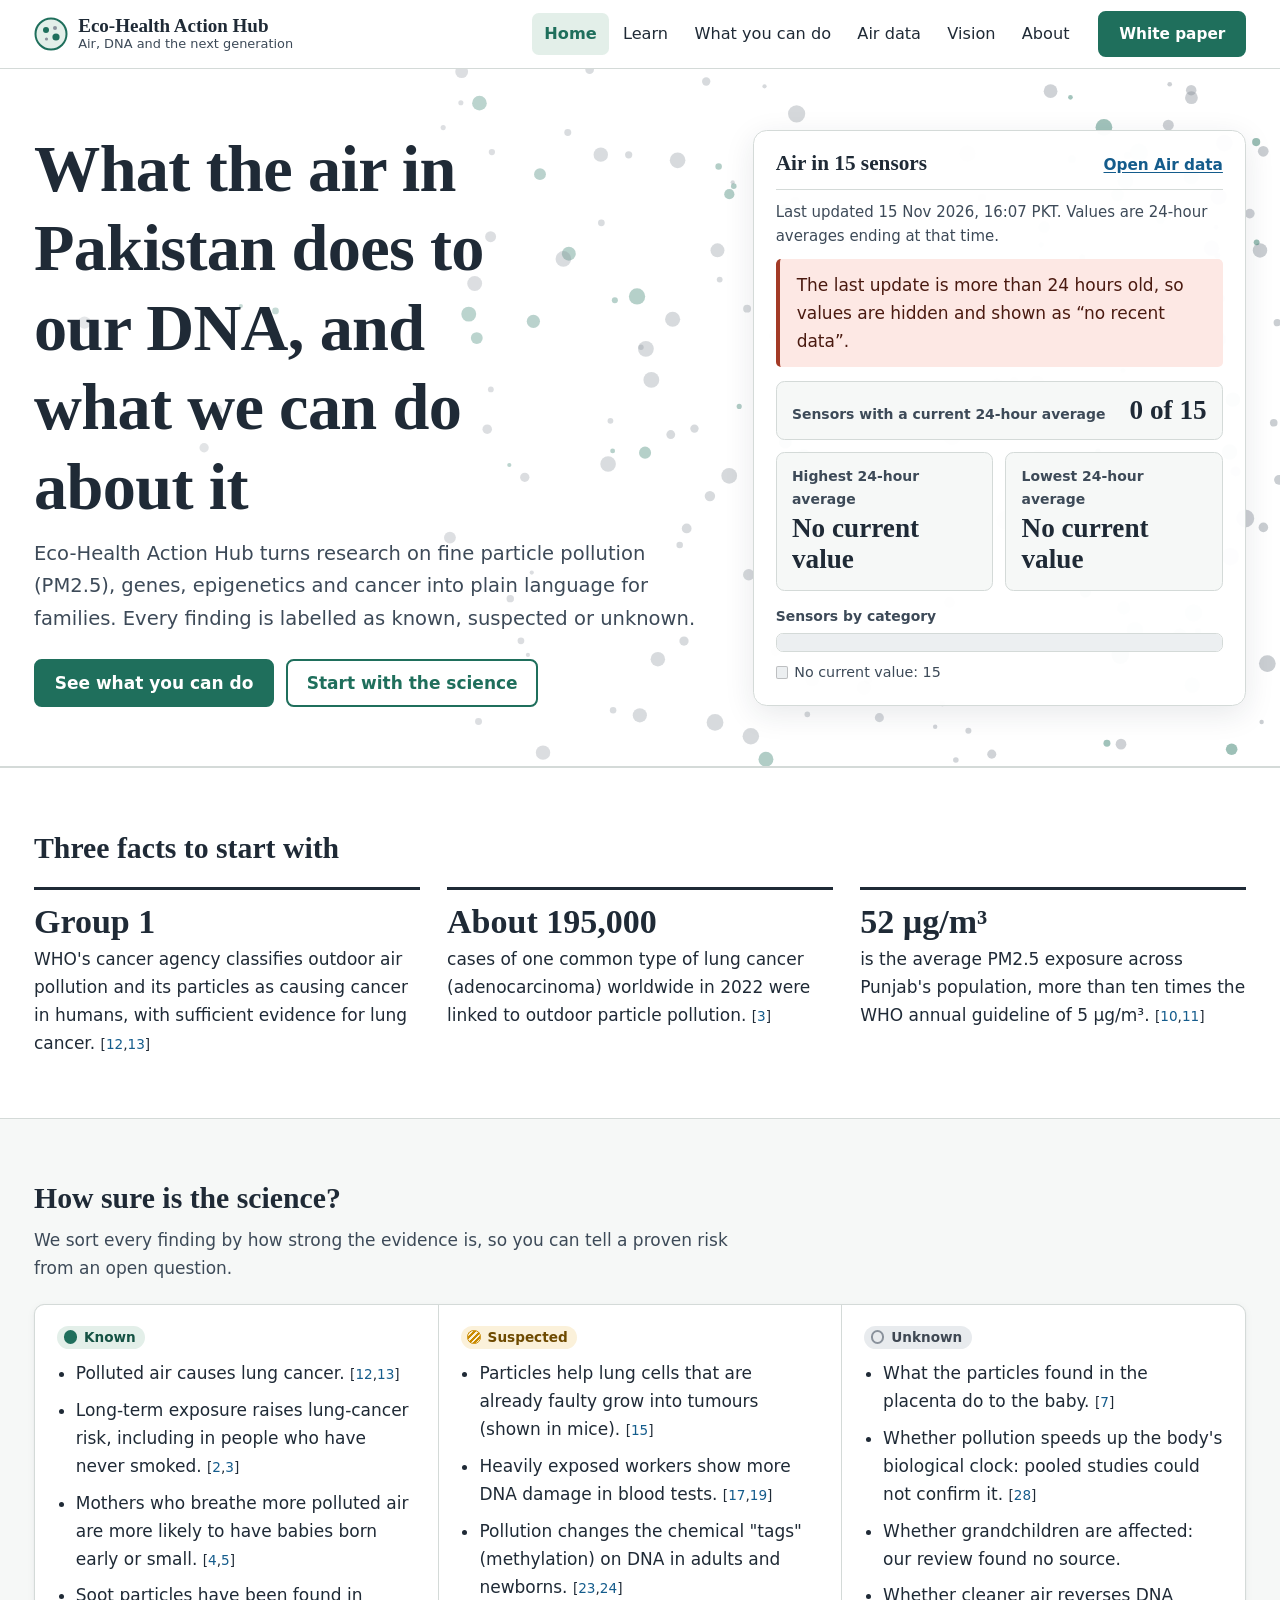
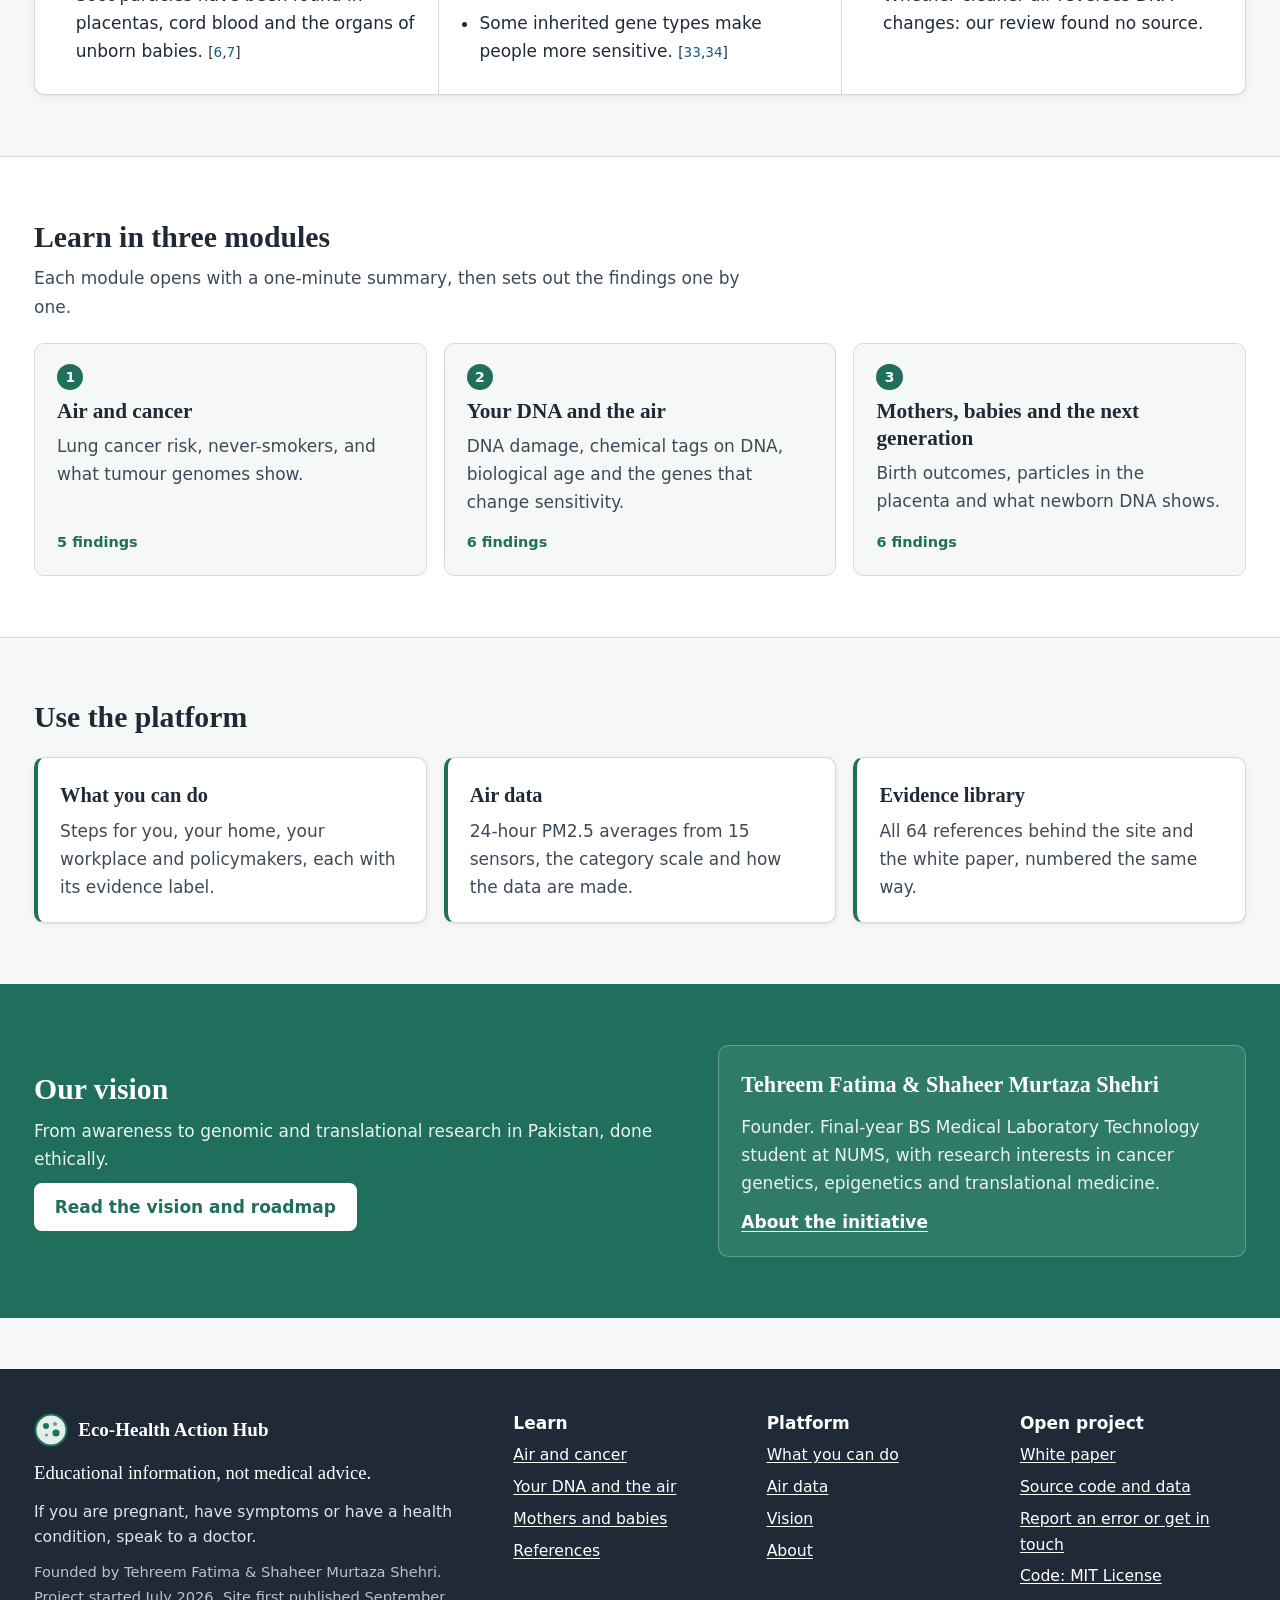
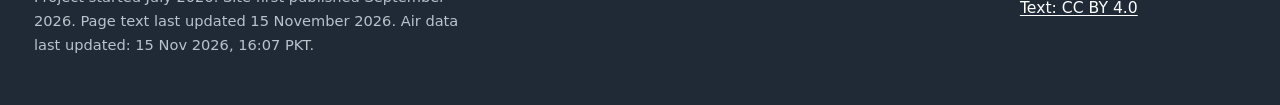
==== commit 501a5040: "Update index.html" ====
--- a/index.html
+++ b/index.html
@@ -87,7 +87,7 @@
 
 <section class="band band-green" aria-labelledby="vis-h"><div class="wrap split">
   <div><h2 id="vis-h">Our vision</h2><p>From awareness to genomic and translational research in Pakistan, done ethically.</p><a class="btn btn-light" href="vision.html">Read the vision and roadmap</a></div>
-  <div class="founder-card"><p class="founder-name">Tehreem Fatima</p><p>Founder. Final-year BS Medical Laboratory Technology student at NUMS, with research interests in cancer genetics, epigenetics and translational medicine.</p><a href="about.html">About the initiative</a></div>
+  <div class="founder-card"><p class="founder-name">Tehreem Fatima & Shaheer Murtaza Shehri</p><p>Founder. Final-year BS Medical Laboratory Technology student at NUMS, with research interests in cancer genetics, epigenetics and translational medicine.</p><a href="about.html">About the initiative</a></div>
 </div></section>
 
 </main>
@@ -95,7 +95,7 @@
   <div><a class="brand brand-foot" href="index.html"><svg class="brand-mark" viewBox="0 0 34 34" aria-hidden="true"><circle cx="17" cy="17" r="15.5" fill="#e3efe9" stroke="#1f6f5c" stroke-width="2"/><circle cx="12" cy="13" r="3" fill="#1f6f5c"/><circle cx="21" cy="11" r="2" fill="#8a929c"/><circle cx="22" cy="20" r="3.6" fill="#1f6f5c"/><circle cx="12.5" cy="22" r="1.6" fill="#8a929c"/></svg><span class="brand-name">Eco-Health Action Hub</span></a>
   <p class="disclaimer">Educational information, not medical advice.</p>
   <p>If you are pregnant, have symptoms or have a health condition, speak to a doctor.</p>
-  <p class="small-foot">Founded by Tehreem Fatima. Project started July 2026. Site first published September 2026. Page text last updated 15 November 2026. Air data last updated: <span id="foot-updated">see the Air data page</span>.</p></div>
+  <p class="small-foot">Founded by Tehreem Fatima & Shaheer Murtaza Shehri. Project started July 2026. Site first published September 2026. Page text last updated 15 November 2026. Air data last updated: <span id="foot-updated">see the Air data page</span>.</p></div>
   <div><h2>Learn</h2><ul><li><a href="cancer.html">Air and cancer</a></li><li><a href="dna.html">Your DNA and the air</a></li><li><a href="mothers.html">Mothers and babies</a></li><li><a href="references.html">References</a></li></ul></div>
   <div><h2>Platform</h2><ul><li><a href="action.html">What you can do</a></li><li><a href="air.html">Air data</a></li><li><a href="vision.html">Vision</a></li><li><a href="about.html">About</a></li></ul></div>
   <div><h2>Open project</h2><ul><li><a href="https://github.com/ftehreem306-ctrl/eco-health-data/blob/main/whitepaper.md">White paper</a></li><li><a href="https://github.com/ftehreem306-ctrl/eco-health-data">Source code and data</a></li><li><a href="https://github.com/ftehreem306-ctrl/eco-health-data/issues">Report an error or get in touch</a></li><li><a href="https://github.com/ftehreem306-ctrl/eco-health-data/blob/main/LICENSE">Code: MIT License</a></li><li><a href="https://creativecommons.org/licenses/by/4.0/">Text: CC BY 4.0</a></li></ul></div>
--- a/assets/css/style.css
+++ b/assets/css/style.css
@@ -0,0 +1,307 @@
+/* Eco-Health Action Hub, platform styles (v3)
+   Palette: slate ink, cool paper, clean-air green, haze grey, saffron marker */
+:root{
+  --ink:#1f2a36; --ink-2:#3d4a58; --paper:#f6f8f7; --white:#ffffff;
+  --green:#1f6f5c; --green-d:#185948; --green-2:#e3efe9; --haze:#8a929c; --haze-2:#e8ebee;
+  --saffron:#c98a00; --saffron-2:#fbf1da; --line:#d4dad8; --link:#145c8c;
+  --serif:Charter,"Bitstream Charter","Sitka Text",Cambria,Georgia,serif;
+  --sans:system-ui,-apple-system,"Segoe UI",Roboto,"Noto Sans",Arial,sans-serif;
+  --measure:68ch; --head-h:4rem; --r:.6rem;
+  --shadow:0 1px 2px rgba(31,42,54,.06),0 2px 8px rgba(31,42,54,.05);
+}
+*{box-sizing:border-box}
+html{font-size:106.25%;scroll-behavior:smooth;scroll-padding-top:calc(var(--head-h) + 1rem)}
+body{margin:0;background:var(--paper);color:var(--ink);font-family:var(--sans);line-height:1.65;-webkit-text-size-adjust:100%}
+img,svg{max-width:100%}
+a{color:var(--link);text-underline-offset:.15em}
+a:hover{text-decoration-thickness:2px}
+:focus-visible{outline:3px solid var(--saffron);outline-offset:2px}
+.skip{position:absolute;left:-999px}.skip:focus{left:8px;top:8px;background:#fff;padding:8px;z-index:30}
+.wrap{max-width:76rem;margin:0 auto;padding:0 clamp(1rem,3vw,2rem)}
+.prose{max-width:var(--measure)}
+
+/* ---------- Top bar ---------- */
+.site-head{background:rgba(255,255,255,.96);backdrop-filter:saturate(1.4) blur(6px);border-bottom:1px solid var(--line);position:sticky;top:0;z-index:20}
+.bar{display:flex;align-items:center;gap:1rem;min-height:var(--head-h)}
+.brand{display:flex;align-items:center;gap:.6rem;text-decoration:none;color:var(--ink);margin-right:auto}
+.brand-mark{width:34px;height:34px;flex:none}
+.brand-name{font-family:var(--serif);font-weight:700;font-size:1.12rem;line-height:1.1}
+.brand-name small{display:block;font-family:var(--sans);font-weight:400;font-size:.76rem;color:var(--ink-2)}
+.nav ul{list-style:none;margin:0;padding:0;display:flex;gap:.15rem}
+.nav a{display:block;padding:.45rem .7rem;border-radius:.4rem;text-decoration:none;color:var(--ink);font-size:.95rem;font-weight:500}
+.nav a:hover{background:var(--haze-2)}
+.nav a[aria-current="page"]{background:var(--green-2);color:var(--green);font-weight:700}
+.btn-sm{padding:.45rem .85rem;font-size:.9rem}
+.nav-toggle{display:none;position:static}
+@media (max-width:63.99rem){
+  .nav,.head-cta{display:none}
+  .nav-toggle{display:block}
+  .nav-toggle summary{list-style:none;cursor:pointer;padding:.45rem .85rem;border:1px solid var(--line);border-radius:.4rem;font-weight:600;background:var(--white)}
+  .nav-toggle summary::-webkit-details-marker{display:none}
+  .nav-toggle[open] summary{background:var(--green-2);border-color:var(--green);color:var(--green)}
+  .nav-toggle[open] .nav-panel{position:absolute;left:0;right:0;top:100%;background:var(--white);border-bottom:1px solid var(--line);box-shadow:0 12px 24px rgba(31,42,54,.12);padding:.4rem clamp(1rem,3vw,2rem) 1rem;max-height:calc(100vh - var(--head-h));overflow:auto}
+  .nav-panel ul{list-style:none;margin:0;padding:0}
+  .nav-panel a{display:block;padding:.75rem .2rem;border-bottom:1px solid var(--haze-2);text-decoration:none;color:var(--ink);font-size:1.05rem}
+  .nav-panel a[aria-current="page"]{color:var(--green);font-weight:700}
+}
+@media (min-width:64rem){.nav-panel{display:none}}
+@media (max-width:30rem){.brand-name small{display:none}.brand-name{font-size:1.02rem}}
+
+/* ---------- Type ---------- */
+h1,h2,h3{font-family:var(--serif);line-height:1.2;color:var(--ink)}
+h1{font-size:clamp(2rem,5vw,3.2rem);margin:0 0 .7rem;letter-spacing:-.01em}
+h2{font-size:clamp(1.35rem,2.6vw,1.75rem);margin:0 0 .6rem}
+h3{font-size:1.15rem;margin:0 0 .4rem}
+p{margin:.6rem 0}
+.lede{font-size:clamp(1.02rem,1.6vw,1.15rem);color:var(--ink-2);max-width:62ch}
+.small{font-size:.88rem;color:var(--ink-2)}
+.cite{font-size:.8em;white-space:nowrap}
+.cite a{text-decoration:none}
+
+/* ---------- Buttons ---------- */
+.btn{display:inline-block;padding:.7rem 1.1rem;border-radius:.45rem;font-weight:600;text-decoration:none;border:2px solid var(--green);line-height:1.2;text-align:center}
+.btn-solid{background:var(--green);color:#fff}
+.btn-solid:hover{background:var(--green-d);border-color:var(--green-d)}
+.btn-line{color:var(--green);background:var(--white)}
+.btn-line:hover{background:var(--green-2)}
+.btn-light{background:#fff;color:var(--green);border-color:#fff}
+.btn-light:hover{background:var(--green-2)}
+
+/* ---------- Page header ---------- */
+main{padding-bottom:3rem}
+.page-head{background:var(--white);border-bottom:1px solid var(--line);padding:1.6rem 0 0}
+.page-head .lede{margin-bottom:1.2rem}
+.page-head .note{margin:0 0 1.4rem}
+.crumbs{font-size:.86rem;color:var(--ink-2);margin-bottom:.8rem}
+.crumbs a{color:var(--ink-2)}
+.crumbs [aria-current]{color:var(--ink);font-weight:600}
+.crumbs span[aria-hidden]{margin:0 .35rem;color:var(--haze)}
+.page-head > .wrap > :last-child:not(.module-tabs){margin-bottom:1.6rem}
+
+/* Learning-module tabs */
+.module-tabs ol{list-style:none;margin:0;padding:0;display:flex;gap:.25rem;overflow-x:auto;scrollbar-width:none}
+.module-tabs ol::-webkit-scrollbar{display:none}
+.module-tabs a{display:flex;align-items:center;gap:.5rem;white-space:nowrap;padding:.7rem 1rem .8rem;text-decoration:none;color:var(--ink-2);border-bottom:3px solid transparent;font-weight:600;font-size:.95rem}
+.module-tabs a:hover{color:var(--ink);border-bottom-color:var(--line)}
+.module-tabs a[aria-current="page"]{color:var(--green);border-bottom-color:var(--green)}
+.step{display:inline-grid;place-items:center;width:1.55rem;height:1.55rem;border-radius:50%;background:var(--haze-2);color:var(--ink-2);font-size:.82rem;font-weight:700;font-family:var(--sans);flex:none}
+.module-tabs a[aria-current="page"] .step{background:var(--green);color:#fff}
+
+/* ---------- Workspace: rail + panels ---------- */
+.workspace{display:grid;grid-template-columns:minmax(0,1fr);gap:1.5rem;padding-top:1.6rem}
+.rail{min-width:0}
+@media (min-width:64rem){.workspace{grid-template-columns:15rem minmax(0,1fr);gap:2rem;align-items:start}}
+.rail-inner{position:sticky;top:calc(var(--head-h) + 1.2rem)}
+.rail-title{font-size:.82rem;font-weight:700;color:var(--ink-2);margin:0 0 .5rem}
+.toc{list-style:none;margin:0;padding:0;border-left:2px solid var(--line)}
+.toc a{display:block;padding:.4rem .8rem;margin-left:-2px;border-left:2px solid transparent;text-decoration:none;color:var(--ink-2);font-size:.93rem;line-height:1.35}
+.toc a:hover{color:var(--ink)}
+.toc a.active{color:var(--green);border-left-color:var(--green);font-weight:700}
+.rail-legend{margin-top:1.6rem;padding-top:1.2rem;border-top:1px solid var(--line)}
+.rail-legend ul{list-style:none;margin:0 0 .6rem;padding:0;display:grid;gap:.4rem}
+.rail-legend a{font-size:.88rem}
+@media (max-width:63.99rem){
+  .rail{position:sticky;top:var(--head-h);z-index:10;margin:-1.6rem calc(-1 * clamp(1rem,3vw,2rem)) 0;background:rgba(246,248,247,.97);border-bottom:1px solid var(--line)}
+  .rail-inner{position:static;padding:.5rem clamp(1rem,3vw,2rem)}
+  .rail-title,.rail-legend{display:none}
+  .toc{display:flex;gap:.4rem;border:0;overflow-x:auto;scrollbar-width:none;padding:.1rem 0}
+  .toc::-webkit-scrollbar{display:none}
+  .toc a{white-space:nowrap;border:1px solid var(--line);border-radius:2rem;padding:.35rem .85rem;margin:0;background:var(--white);font-size:.88rem}
+  .toc a.active{background:var(--green);border-color:var(--green);color:#fff}
+}
+.content{display:grid;gap:1.4rem;min-width:0}
+
+.panel{background:var(--white);border:1px solid var(--line);border-radius:var(--r);box-shadow:var(--shadow);overflow:hidden}
+.panel-head{display:flex;align-items:baseline;justify-content:space-between;gap:1rem;flex-wrap:wrap;padding:1rem 1.4rem .9rem;border-bottom:1px solid var(--line);background:linear-gradient(var(--white),#fbfcfc)}
+.panel-head h2{margin:0;font-size:clamp(1.2rem,2.2vw,1.45rem)}
+.panel-meta{font-size:.82rem;font-weight:600;color:var(--ink-2);background:var(--haze-2);border-radius:2rem;padding:.15rem .65rem;white-space:nowrap}
+.panel-body{padding:1.1rem 1.4rem 1.3rem}
+.panel-body > :first-child{margin-top:0}
+.panel-body > :last-child{margin-bottom:0}
+@media (max-width:40rem){.panel-head,.panel-body{padding-left:1rem;padding-right:1rem}}
+
+/* Findings inside panels */
+.finding{padding:1.1rem 0;border-top:1px solid var(--haze-2);max-width:var(--measure)}
+.finding:first-child{border-top:0;padding-top:0}
+.finding:last-child{padding-bottom:0}
+.finding h3{display:flex;flex-wrap:wrap;align-items:center;gap:.5rem}
+.finding p:last-child{margin-bottom:0}
+.minute ul{margin:0;padding:0;list-style:none;display:grid;gap:.75rem}
+.minute li{display:grid;grid-template-columns:7.2rem 1fr;gap:.6rem;align-items:baseline}
+.minute li .ev{justify-self:start}
+@media (max-width:30rem){.minute li{grid-template-columns:1fr;gap:.25rem}}
+
+.steps{list-style:none;margin:0;padding:0}
+.steps li{position:relative;padding:.85rem 0 .85rem 1.4rem;border-top:1px solid var(--haze-2)}
+.steps li:first-child{border-top:0;padding-top:0}
+.steps li:last-child{padding-bottom:0}
+.steps li::before{content:"";position:absolute;left:.15rem;top:1.45rem;width:.5rem;height:.5rem;border-radius:50%;background:var(--green)}
+.steps li:first-child::before{top:.6rem}
+
+/* Pager */
+.pager{display:grid;grid-template-columns:1fr 1fr;gap:1rem}
+.pager a{display:block;padding:1rem 1.2rem;border:1px solid var(--line);border-radius:var(--r);background:var(--white);text-decoration:none;color:var(--green);font-family:var(--serif);font-weight:700;font-size:1.08rem;box-shadow:var(--shadow)}
+.pager a:hover{border-color:var(--green)}
+.pager small{display:block;font-family:var(--sans);font-weight:500;color:var(--ink-2);font-size:.82rem}
+.pager-next{text-align:right;grid-column:2}
+@media (max-width:30rem){.pager{grid-template-columns:1fr}.pager-next{grid-column:1}}
+
+/* ---------- Evidence markers (signature element) ---------- */
+.ev{display:inline-flex;align-items:center;gap:.4rem;font-family:var(--sans);font-size:.8rem;font-weight:700;padding:.12rem .55rem .12rem .38rem;border-radius:1rem;vertical-align:.1em;white-space:nowrap;line-height:1.4}
+.ev::before{content:"";width:.8rem;height:.8rem;border-radius:50%;flex:none;box-sizing:border-box}
+.ev-known{background:var(--green-2);color:#155244}
+.ev-known::before{background:var(--green)}
+.ev-suspected{background:var(--saffron-2);color:#6e4a00}
+.ev-suspected::before{background:repeating-linear-gradient(135deg,var(--saffron) 0 2px,transparent 2px 4px);border:1.5px solid var(--saffron)}
+.ev-unknown{background:var(--haze-2);color:#3f4853}
+.ev-unknown::before{border:2px solid var(--haze)}
+.ev-legend{display:grid;gap:.5rem;margin:1rem 0 0;padding:0;list-style:none;font-size:.92rem}
+
+/* ---------- Home ---------- */
+.hero{position:relative;overflow:hidden;background:var(--white);border-bottom:1px solid var(--line)}
+.hero-field{position:absolute;inset:0;width:100%;height:100%;z-index:0}
+.hero-grid{position:relative;z-index:1;display:grid;gap:2rem;padding-top:clamp(2rem,5vw,3.5rem);padding-bottom:clamp(2rem,5vw,3.5rem);align-items:center}
+@media (min-width:64rem){.hero-grid{grid-template-columns:minmax(0,1.15fr) minmax(0,.85fr);gap:3rem}}
+.hero h1{font-size:clamp(2.1rem,5.4vw,3.9rem);max-width:15ch}
+.hero-actions{display:flex;flex-wrap:wrap;gap:.7rem;margin-top:1.4rem}
+@media (max-width:30rem){.hero-actions .btn{flex:1 1 100%}}
+.live-card{background:rgba(255,255,255,.97);border:1px solid var(--line);border-radius:.8rem;box-shadow:0 8px 30px rgba(31,42,54,.10);padding:1.2rem 1.3rem}
+.live-card header{display:flex;justify-content:space-between;align-items:baseline;gap:.6rem;flex-wrap:wrap;border-bottom:1px solid var(--line);padding-bottom:.6rem;margin-bottom:.4rem}
+.live-card h2{margin:0;font-size:1.25rem}
+.live-card header a{font-size:.9rem;font-weight:600}
+@media (max-width:48rem){.hero-field{display:none}}
+
+/* KPI tiles and distribution bar (shared by home card and Air data) */
+.kpis{display:grid;gap:.7rem;grid-template-columns:repeat(auto-fit,minmax(11rem,1fr));margin:.8rem 0}
+.kpi{background:var(--paper);border:1px solid var(--line);border-radius:.5rem;padding:.75rem .9rem;display:flex;flex-direction:column;gap:.1rem;min-width:0}
+.kpi strong{font-family:var(--serif);font-size:1.6rem;line-height:1.15;font-variant-numeric:tabular-nums}
+.kpi-label{font-size:.82rem;color:var(--ink-2);font-weight:600;margin:0}
+.kpi-sub{font-size:.85rem;color:var(--ink-2)}
+.dist-wrap{margin-top:.6rem}
+.dist{display:flex;height:1.1rem;border-radius:.4rem;overflow:hidden;border:1px solid var(--line);background:var(--haze-2);margin:.35rem 0 .5rem}
+.dist span{display:block;height:100%;border-right:1px solid #fff}
+.dist span:last-child{border-right:0}
+.dist-legend{list-style:none;margin:0;padding:0;display:flex;flex-wrap:wrap;gap:.3rem .9rem;font-size:.84rem;color:var(--ink-2)}
+.dist-legend li{display:flex;align-items:center;gap:.35rem}
+.dist-legend i{width:.75rem;height:.75rem;border-radius:2px;border:1px solid #0003;display:inline-block}
+
+/* Bands */
+.band{padding:clamp(2.2rem,5vw,3.6rem) 0}
+.band-white{background:var(--white);border-top:1px solid var(--line);border-bottom:1px solid var(--line)}
+.band-head{max-width:var(--measure);margin-bottom:1.3rem}
+.band-head p{color:var(--ink-2);margin:.2rem 0 0}
+.band-green{background:var(--green);color:#e9f3ef}
+.band-green h2{color:#fff}
+.split{display:grid;gap:1.6rem;align-items:center}
+@media (min-width:56rem){.split{grid-template-columns:1.2fr 1fr;gap:3rem}}
+.founder-card{background:rgba(255,255,255,.08);border:1px solid rgba(255,255,255,.25);border-radius:var(--r);padding:1.2rem 1.3rem}
+.founder-card a{color:#fff;font-weight:600}
+.founder-name{font-family:var(--serif);font-size:1.3rem;font-weight:700;color:#fff;margin:0}
+
+.facts{display:grid;gap:1.2rem}
+@media (min-width:48rem){.facts{grid-template-columns:repeat(3,1fr);gap:1.6rem}}
+.fact{border-top:3px solid var(--ink);padding-top:.7rem}
+.fact b{display:block;font-family:var(--serif);font-size:clamp(1.6rem,3vw,2rem);line-height:1.15;margin-bottom:.2rem}
+
+.board{display:grid;gap:1px;background:var(--line);border:1px solid var(--line);border-radius:var(--r);overflow:hidden;box-shadow:var(--shadow)}
+.board section{background:var(--white);padding:1.2rem 1.3rem}
+.board h3{margin:0 0 .3rem}
+.board ul{margin:.3rem 0 0;padding-left:1.1rem}
+.board li{margin:.5rem 0}
+@media (min-width:56rem){.board{grid-template-columns:repeat(3,1fr)}}
+
+.modules{list-style:none;margin:0;padding:0;display:grid;gap:1rem}
+@media (min-width:52rem){.modules{grid-template-columns:repeat(3,1fr)}}
+.modules a{height:100%;display:flex;flex-direction:column;gap:.45rem;padding:1.2rem 1.3rem;border:1px solid var(--line);border-radius:var(--r);background:var(--paper);text-decoration:none;color:var(--ink-2);transition:border-color .15s,background-color .15s}
+.modules a:hover{border-color:var(--green);background:var(--white)}
+.modules .step{background:var(--green);color:#fff}
+.modules strong{font-family:var(--serif);font-size:1.25rem;color:var(--ink);line-height:1.25}
+.modules em{margin-top:auto;padding-top:.4rem;font-style:normal;font-size:.85rem;font-weight:700;color:var(--green)}
+
+.tools{display:grid;gap:1rem}
+@media (min-width:48rem){.tools{grid-template-columns:repeat(3,1fr)}}
+.tool{display:flex;flex-direction:column;gap:.3rem;padding:1.2rem 1.3rem;background:var(--white);border:1px solid var(--line);border-left:4px solid var(--green);border-radius:var(--r);text-decoration:none;color:var(--ink-2);box-shadow:var(--shadow)}
+.tool strong{font-family:var(--serif);font-size:1.2rem;color:var(--ink)}
+.tool:hover{border-color:var(--green)}
+
+/* Vision */
+.pillars{display:grid;gap:1rem}
+@media (min-width:48rem){.pillars{grid-template-columns:1fr 1fr}}
+.pillars > div{background:var(--paper);border:1px solid var(--line);border-radius:.5rem;padding:1rem 1.1rem}
+.roadmap{list-style:none;padding:0;margin:0;counter-reset:step;max-width:var(--measure)}
+.roadmap li{position:relative;padding:0 0 1.3rem 2.4rem;border-left:2px solid var(--line);margin-left:1rem}
+.roadmap li:last-child{border-left-color:transparent;padding-bottom:0}
+.roadmap li::before{counter-increment:step;content:counter(step);position:absolute;left:-1.05rem;top:-.1rem;width:2rem;height:2rem;border-radius:50%;background:var(--green);color:#fff;font-weight:700;display:grid;place-items:center}
+.roadmap h3{margin:0 0 .2rem}
+
+/* Notes and alerts */
+.note{background:var(--saffron-2);border-left:4px solid var(--saffron);padding:.7rem 1rem;border-radius:.3rem;max-width:var(--measure)}
+.alert{background:#fde8e4;border-left:4px solid #a33a26;padding:.7rem 1rem;border-radius:.3rem;color:#4a1a10}
+
+/* ---------- Tables ---------- */
+.table-scroll{overflow-x:auto;-webkit-overflow-scrolling:touch;margin:.8rem 0;border:1px solid var(--line);border-radius:.5rem}
+table{border-collapse:collapse;width:100%;font-size:.94rem;background:var(--white)}
+.table-scroll table{margin:0}
+caption{text-align:left;padding:.5rem .7rem;caption-side:top}
+th,td{border-bottom:1px solid var(--line);padding:.6rem .7rem;text-align:left;vertical-align:top}
+th{background:var(--haze-2);font-size:.88rem;white-space:nowrap}
+tbody tr:last-child td{border-bottom:0}
+tbody tr:hover td{background:#fafbfb}
+.num{font-variant-numeric:tabular-nums;white-space:nowrap;font-weight:600}
+.cat{display:inline-block;padding:.1rem .5rem;border-radius:.3rem;font-weight:600;border:1px solid #0003;white-space:nowrap;font-size:.88rem}
+.c-good{background:#c8e6c9}.c-moderate{background:#fff59d}.c-usg{background:#ffcc80}
+.c-unhealthy{background:#ef9a9a}.c-very_unhealthy{background:#ce93d8}.c-hazardous{background:#6d1b2b;color:#fff}.c-none{background:#eceff1}
+@media (max-width:47.99rem){
+  .table-scroll:has(#readings){border:0;overflow:visible}
+  #readings thead{display:none}
+  #readings caption{padding-left:0}
+  #readings tr{display:block;border:1px solid var(--line);border-radius:.5rem;margin:.7rem 0;padding:.5rem .8rem;background:var(--white)}
+  #readings td{display:grid;grid-template-columns:8.5rem 1fr;gap:.6rem;border:0;padding:.3rem 0}
+  #readings td::before{content:attr(data-label);font-weight:600;font-size:.84rem;color:var(--ink-2)}
+  #readings td[colspan]{display:block}
+  #readings td[colspan]::before{content:none}
+  #readings tbody tr:hover td{background:none}
+}
+@media (max-width:24rem){#readings td{grid-template-columns:1fr;gap:0}}
+
+/* ---------- FAQ ---------- */
+details.faq{border:1px solid var(--line);border-radius:.5rem;margin:.6rem 0;background:var(--white)}
+details.faq:first-child{margin-top:0}
+details.faq summary{cursor:pointer;padding:.85rem 1rem;font-weight:600;list-style:none;display:flex;justify-content:space-between;gap:1rem}
+details.faq summary::-webkit-details-marker{display:none}
+details.faq summary::after{content:"+";font-size:1.3rem;line-height:1;color:var(--green);flex:none}
+details.faq[open] summary::after{content:"−"}
+details.faq[open] summary{border-bottom:1px solid var(--line)}
+details.faq div{padding:.4rem 1rem .8rem}
+
+/* ---------- References ---------- */
+.page-head + .wrap{padding-top:1.6rem}
+ol.refs{margin:0;padding-left:1.6rem}
+ol.refs li{margin:.55rem 0;font-size:.92rem;overflow-wrap:anywhere;max-width:84ch;padding:.15rem .3rem;border-radius:.25rem}
+ol.refs li:target{background:var(--saffron-2);outline:2px solid var(--saffron)}
+.tbc{background:var(--saffron-2);font-size:.82rem}
+
+/* ---------- Footer ---------- */
+.site-foot{background:var(--ink);color:#dfe5ea;padding:2.6rem 0 2.2rem;font-size:.92rem}
+.site-foot a{color:#fff}
+.site-foot .cols{display:grid;gap:1.6rem}
+@media (min-width:40rem){.site-foot .cols{grid-template-columns:1fr 1fr}}
+@media (min-width:64rem){.site-foot .cols{grid-template-columns:2fr 1fr 1fr 1fr}}
+.site-foot h2{color:#fff;font-size:1rem;margin:0 0 .5rem;font-family:var(--sans)}
+.site-foot ul{list-style:none;padding:0;margin:0}
+.site-foot li{margin:.35rem 0}
+.brand-foot{color:#fff;margin-bottom:.6rem}
+.brand-foot .brand-name{color:#fff}
+.disclaimer{font-family:var(--serif);font-size:1.1rem;color:#fff}
+.small-foot{color:#b9c3cc;font-size:.86rem}
+
+@media (prefers-reduced-motion:reduce){html{scroll-behavior:auto}*{transition:none!important}}
+@media print{.site-head,.rail,.pager,.site-foot,.hero-field{display:none}.panel{box-shadow:none}}
+@media (max-width:63.99rem){.site-head .head-cta{display:none}}
+.live-card .kpis{grid-template-columns:1fr 1fr}
+.live-card .kpi:first-child{grid-column:1/-1;flex-direction:row;align-items:baseline;justify-content:space-between;gap:1rem}
+@media (max-width:24rem){.live-card .kpis{grid-template-columns:1fr}}
+@media (min-width:48rem){#readings td:nth-child(5){min-width:17rem}#readings td:nth-child(6){min-width:12rem}#readings td:nth-child(2){min-width:9rem}}
+@media (min-width:64rem){.workspace-wide{grid-template-columns:minmax(0,1fr)}.workspace-wide .rail{display:none}}
+#readings .cat{white-space:normal}
+#readings th{white-space:normal}
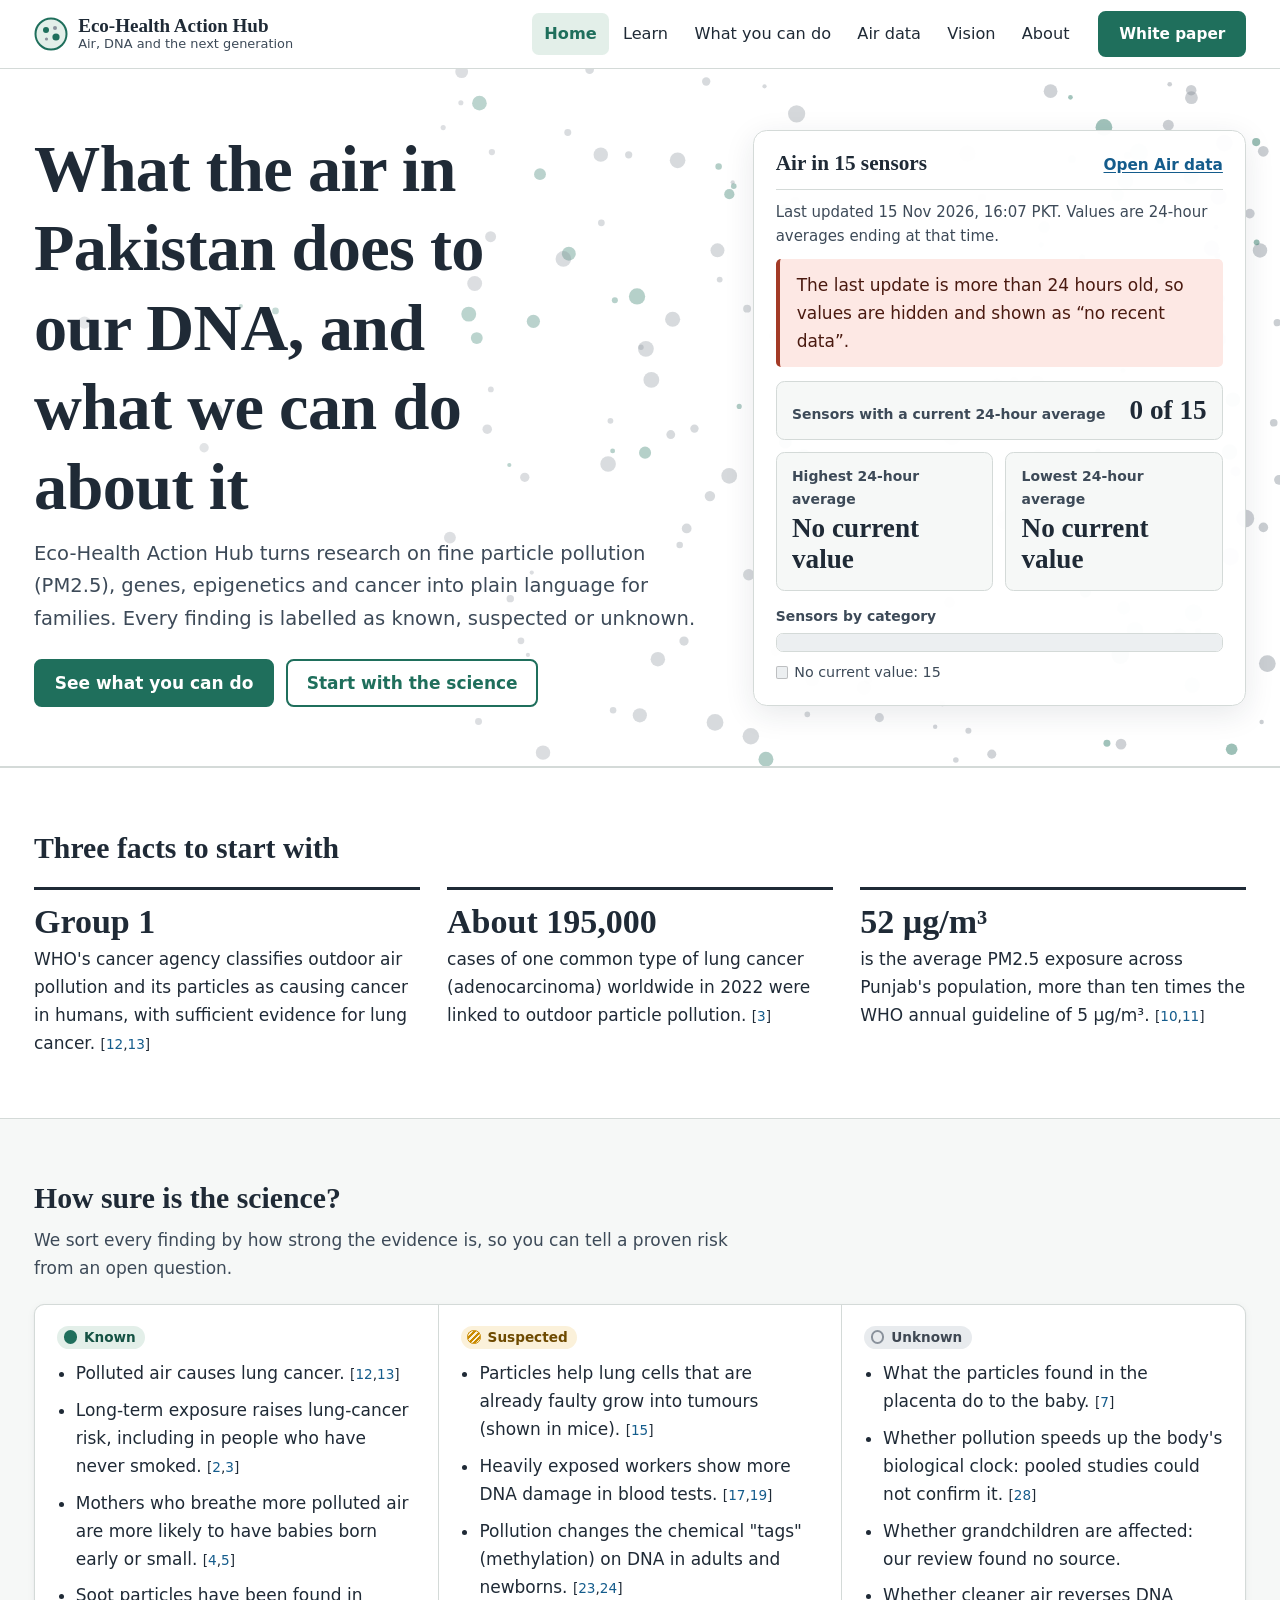
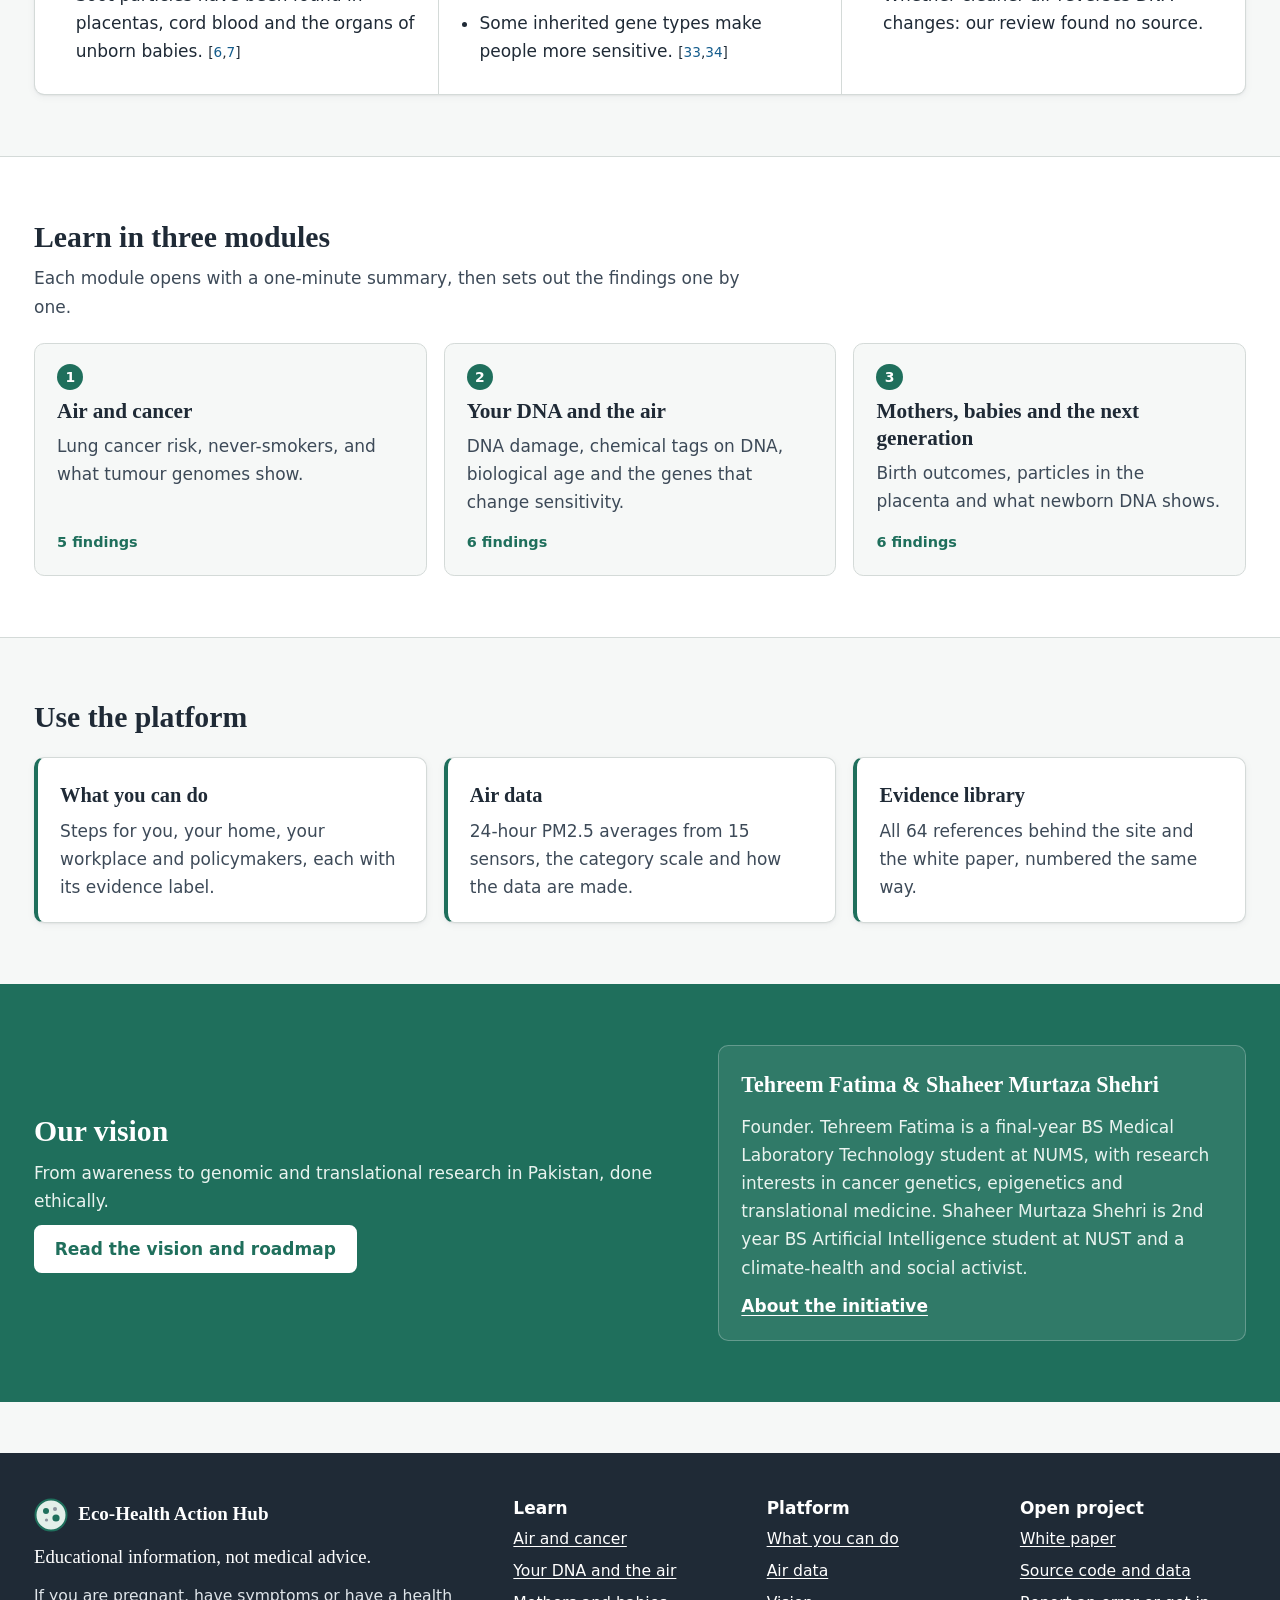
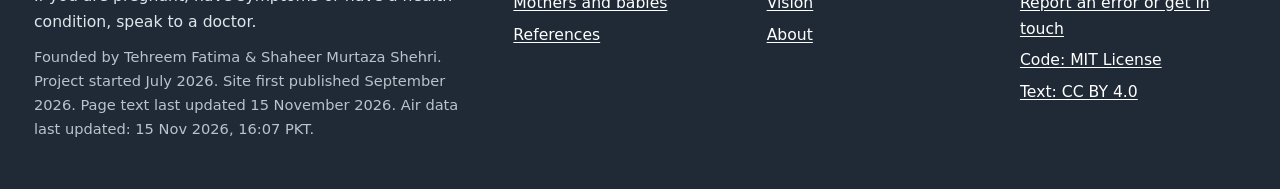
==== commit e6d80c2e: "Enhance founder information in index.html Updated founder description to include additional details " ====
--- a/index.html
+++ b/index.html
@@ -87,7 +87,7 @@
 
 <section class="band band-green" aria-labelledby="vis-h"><div class="wrap split">
   <div><h2 id="vis-h">Our vision</h2><p>From awareness to genomic and translational research in Pakistan, done ethically.</p><a class="btn btn-light" href="vision.html">Read the vision and roadmap</a></div>
-  <div class="founder-card"><p class="founder-name">Tehreem Fatima & Shaheer Murtaza Shehri</p><p>Founder. Final-year BS Medical Laboratory Technology student at NUMS, with research interests in cancer genetics, epigenetics and translational medicine.</p><a href="about.html">About the initiative</a></div>
+  <div class="founder-card"><p class="founder-name">Tehreem Fatima & Shaheer Murtaza Shehri</p><p>Founder. Tehreem Fatima is a final-year BS Medical Laboratory Technology student at NUMS, with research interests in cancer genetics, epigenetics and translational medicine. Shaheer Murtaza Shehri is 2nd year BS Artificial Intelligence student at NUST and a climate-health and social activist.</p><a href="about.html">About the initiative</a></div>
 </div></section>
 
 </main>
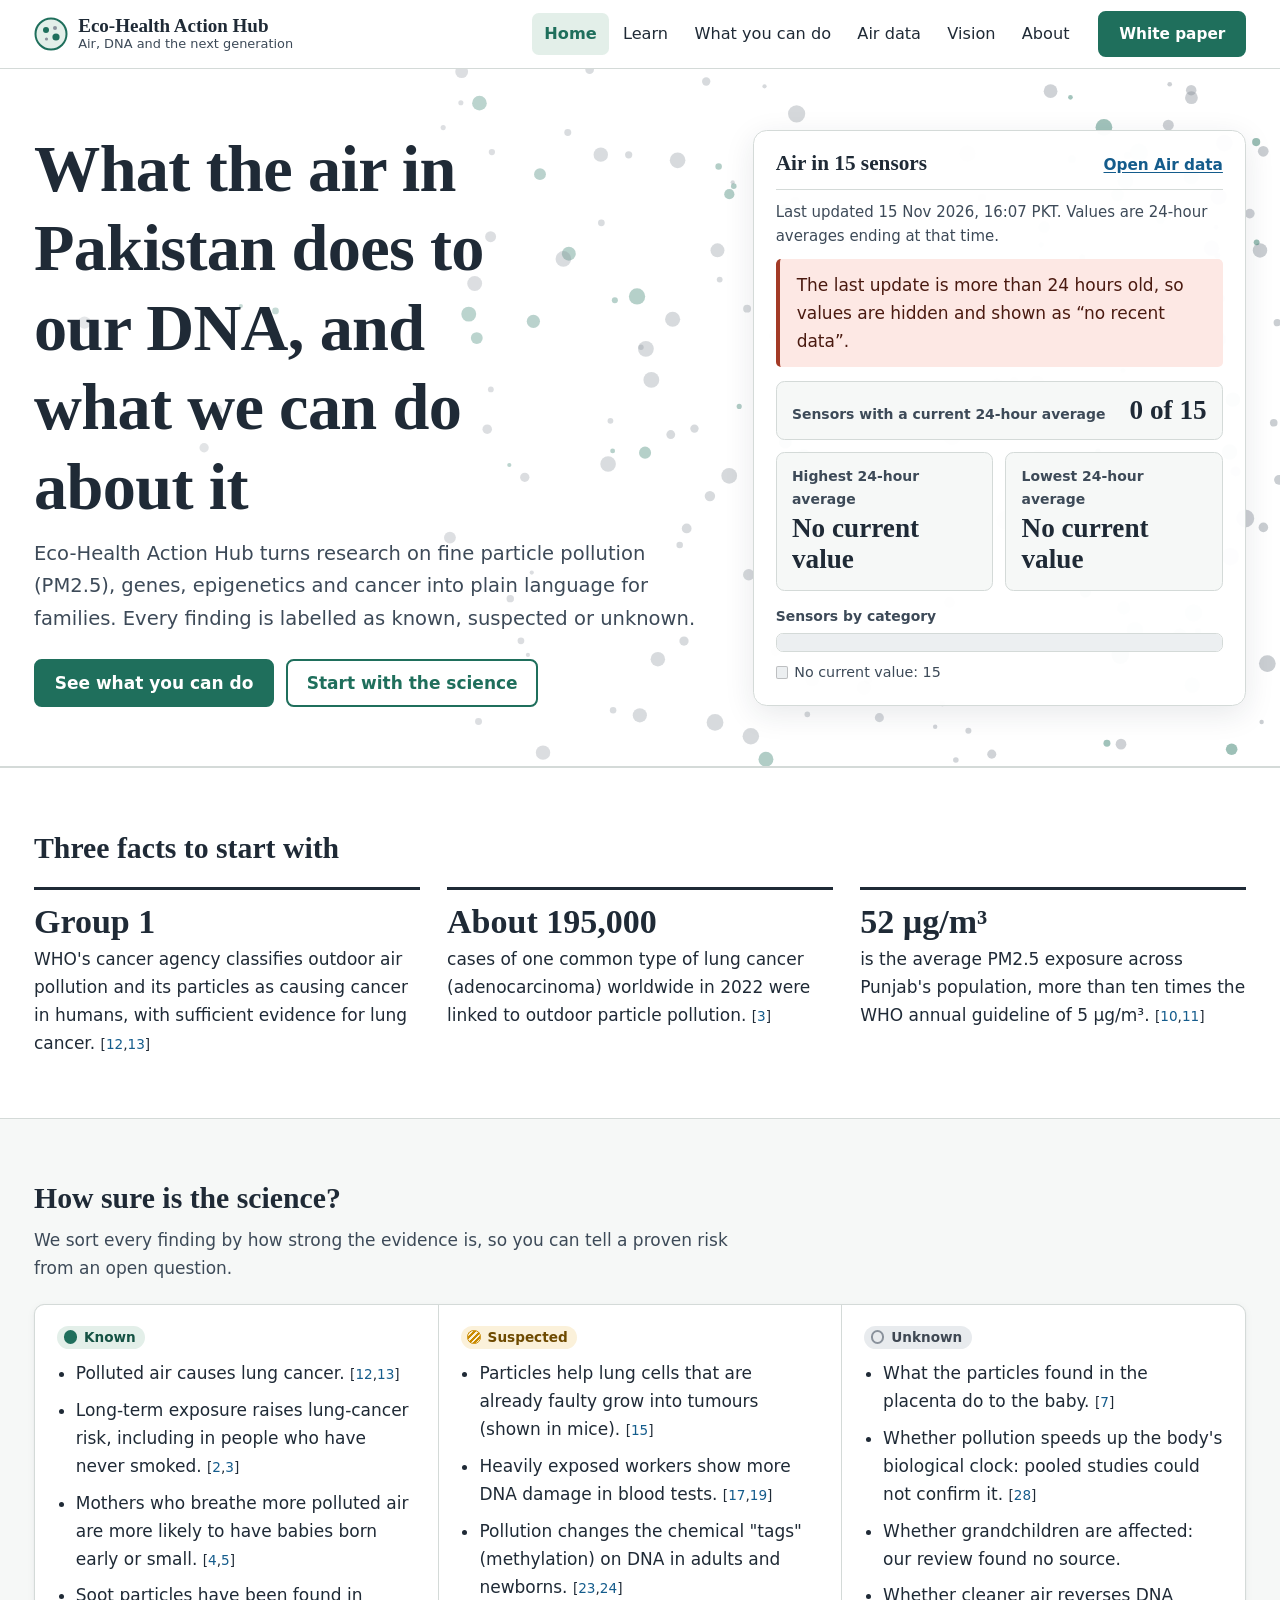
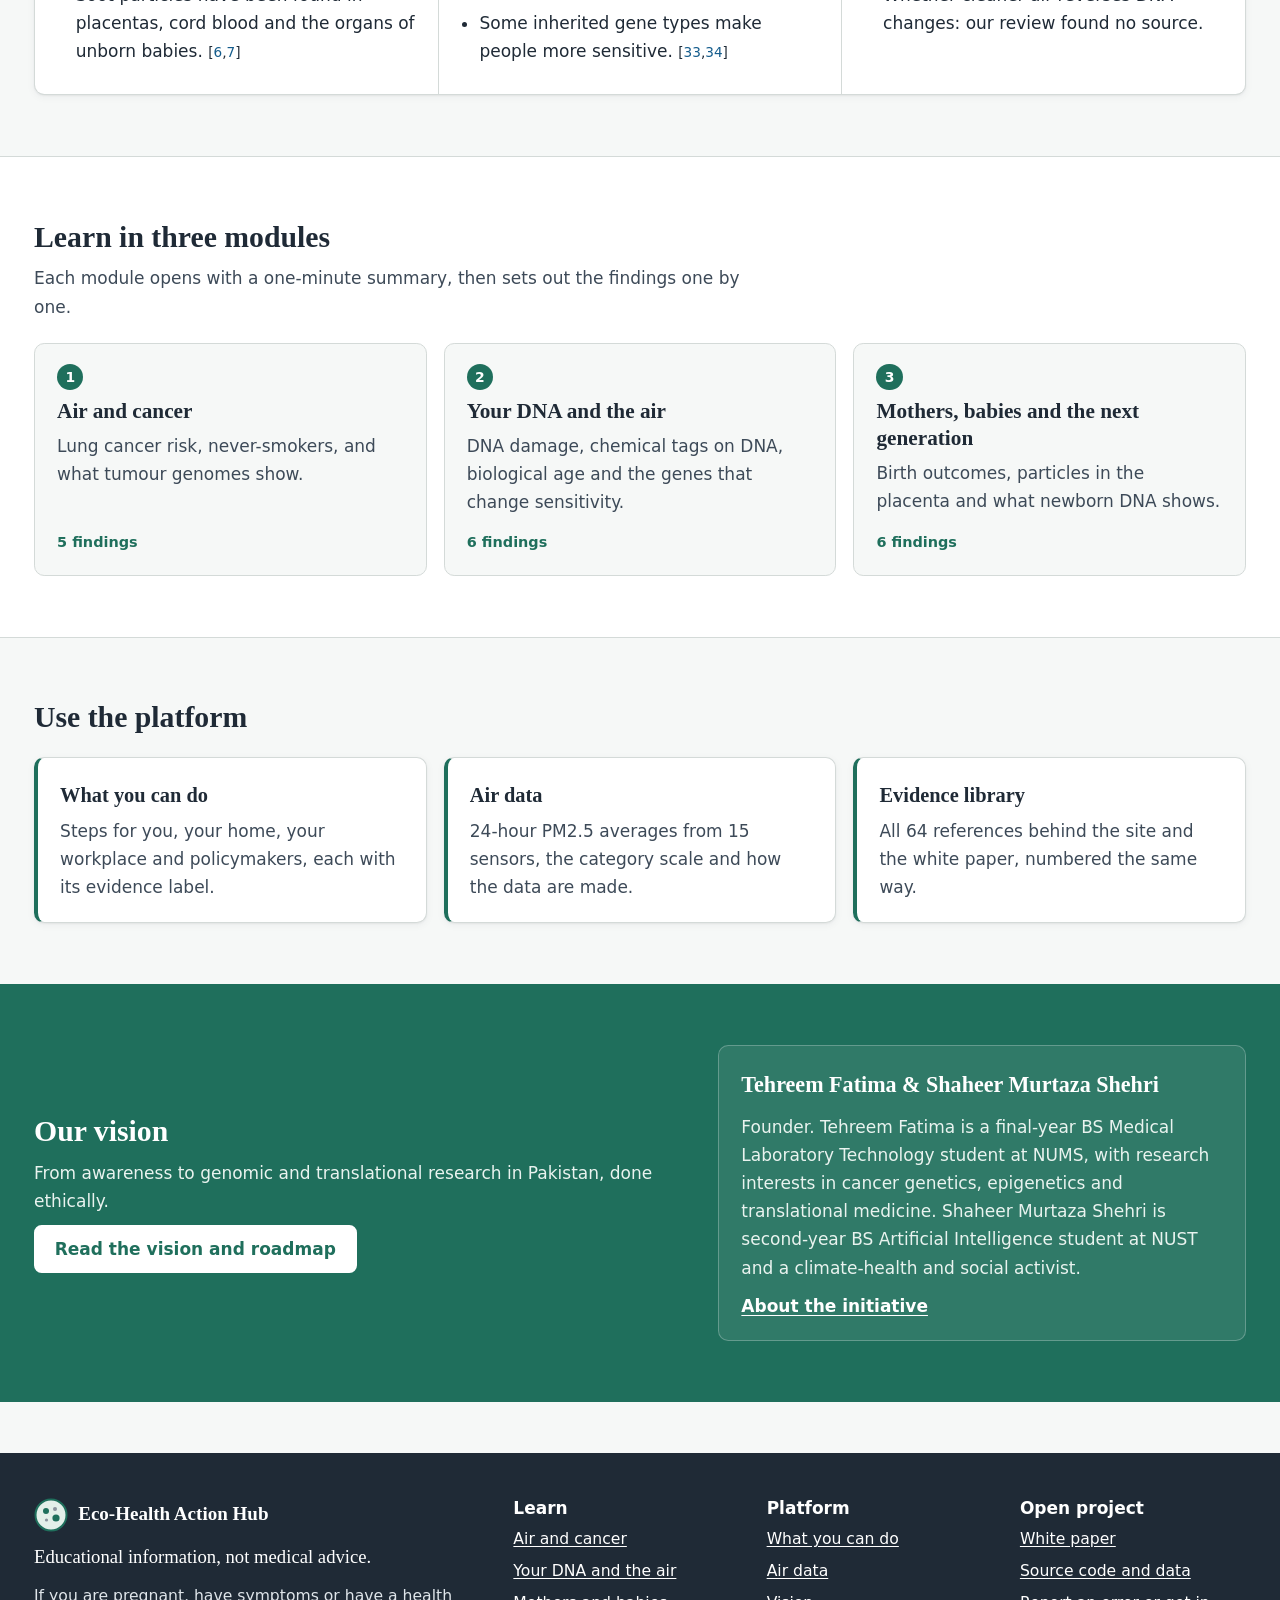
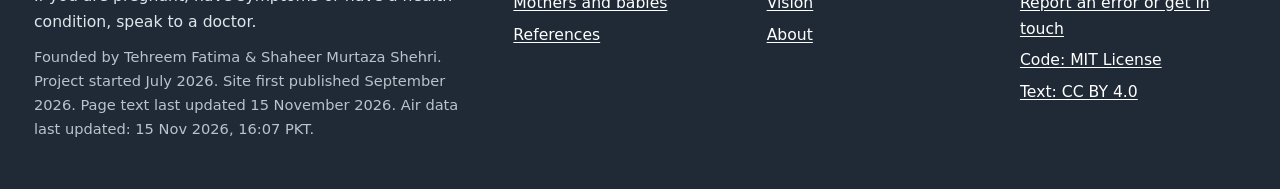
==== commit 39026f37: "Update founder description for consistency Corrected the phrasing of '2nd year' to 'second-year' for" ====
--- a/index.html
+++ b/index.html
@@ -87,7 +87,7 @@
 
 <section class="band band-green" aria-labelledby="vis-h"><div class="wrap split">
   <div><h2 id="vis-h">Our vision</h2><p>From awareness to genomic and translational research in Pakistan, done ethically.</p><a class="btn btn-light" href="vision.html">Read the vision and roadmap</a></div>
-  <div class="founder-card"><p class="founder-name">Tehreem Fatima & Shaheer Murtaza Shehri</p><p>Founder. Tehreem Fatima is a final-year BS Medical Laboratory Technology student at NUMS, with research interests in cancer genetics, epigenetics and translational medicine. Shaheer Murtaza Shehri is 2nd year BS Artificial Intelligence student at NUST and a climate-health and social activist.</p><a href="about.html">About the initiative</a></div>
+  <div class="founder-card"><p class="founder-name">Tehreem Fatima & Shaheer Murtaza Shehri</p><p>Founder. Tehreem Fatima is a final-year BS Medical Laboratory Technology student at NUMS, with research interests in cancer genetics, epigenetics and translational medicine. Shaheer Murtaza Shehri is second-year BS Artificial Intelligence student at NUST and a climate-health and social activist.</p><a href="about.html">About the initiative</a></div>
 </div></section>
 
 </main>
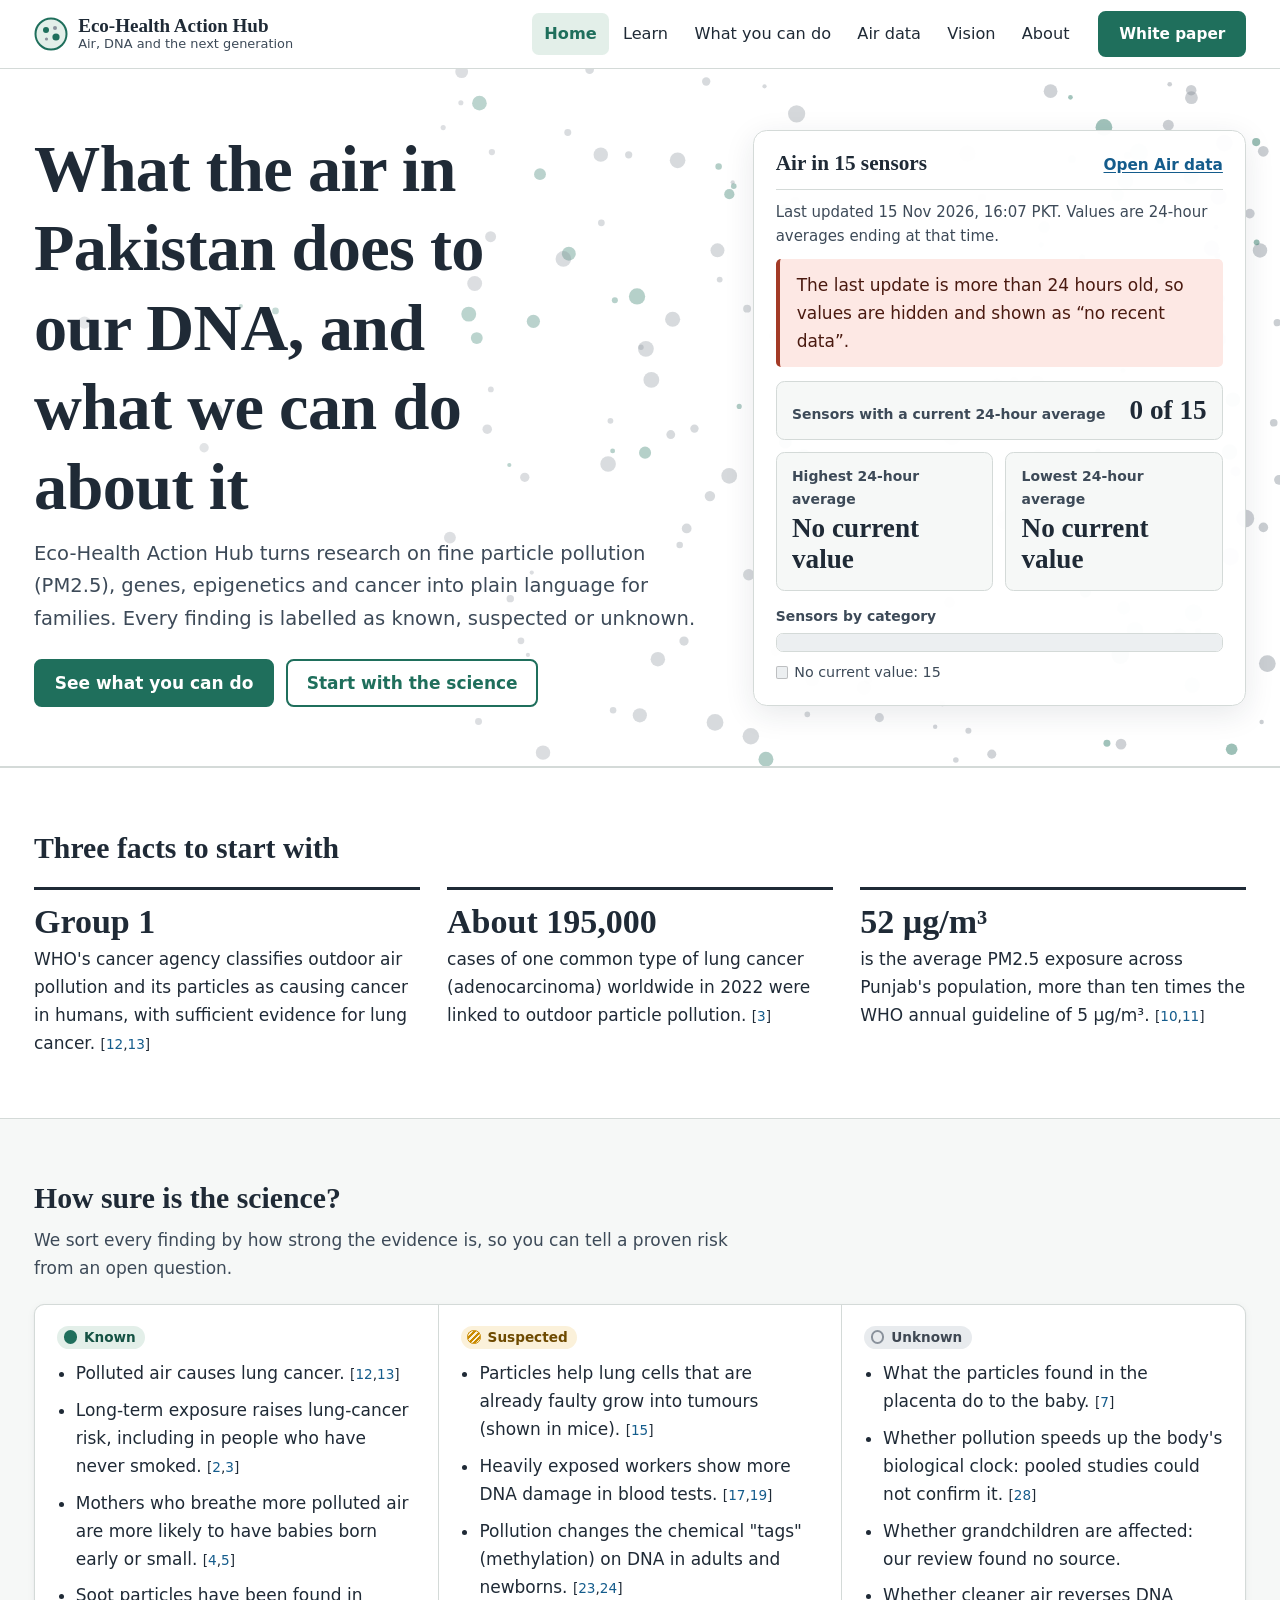
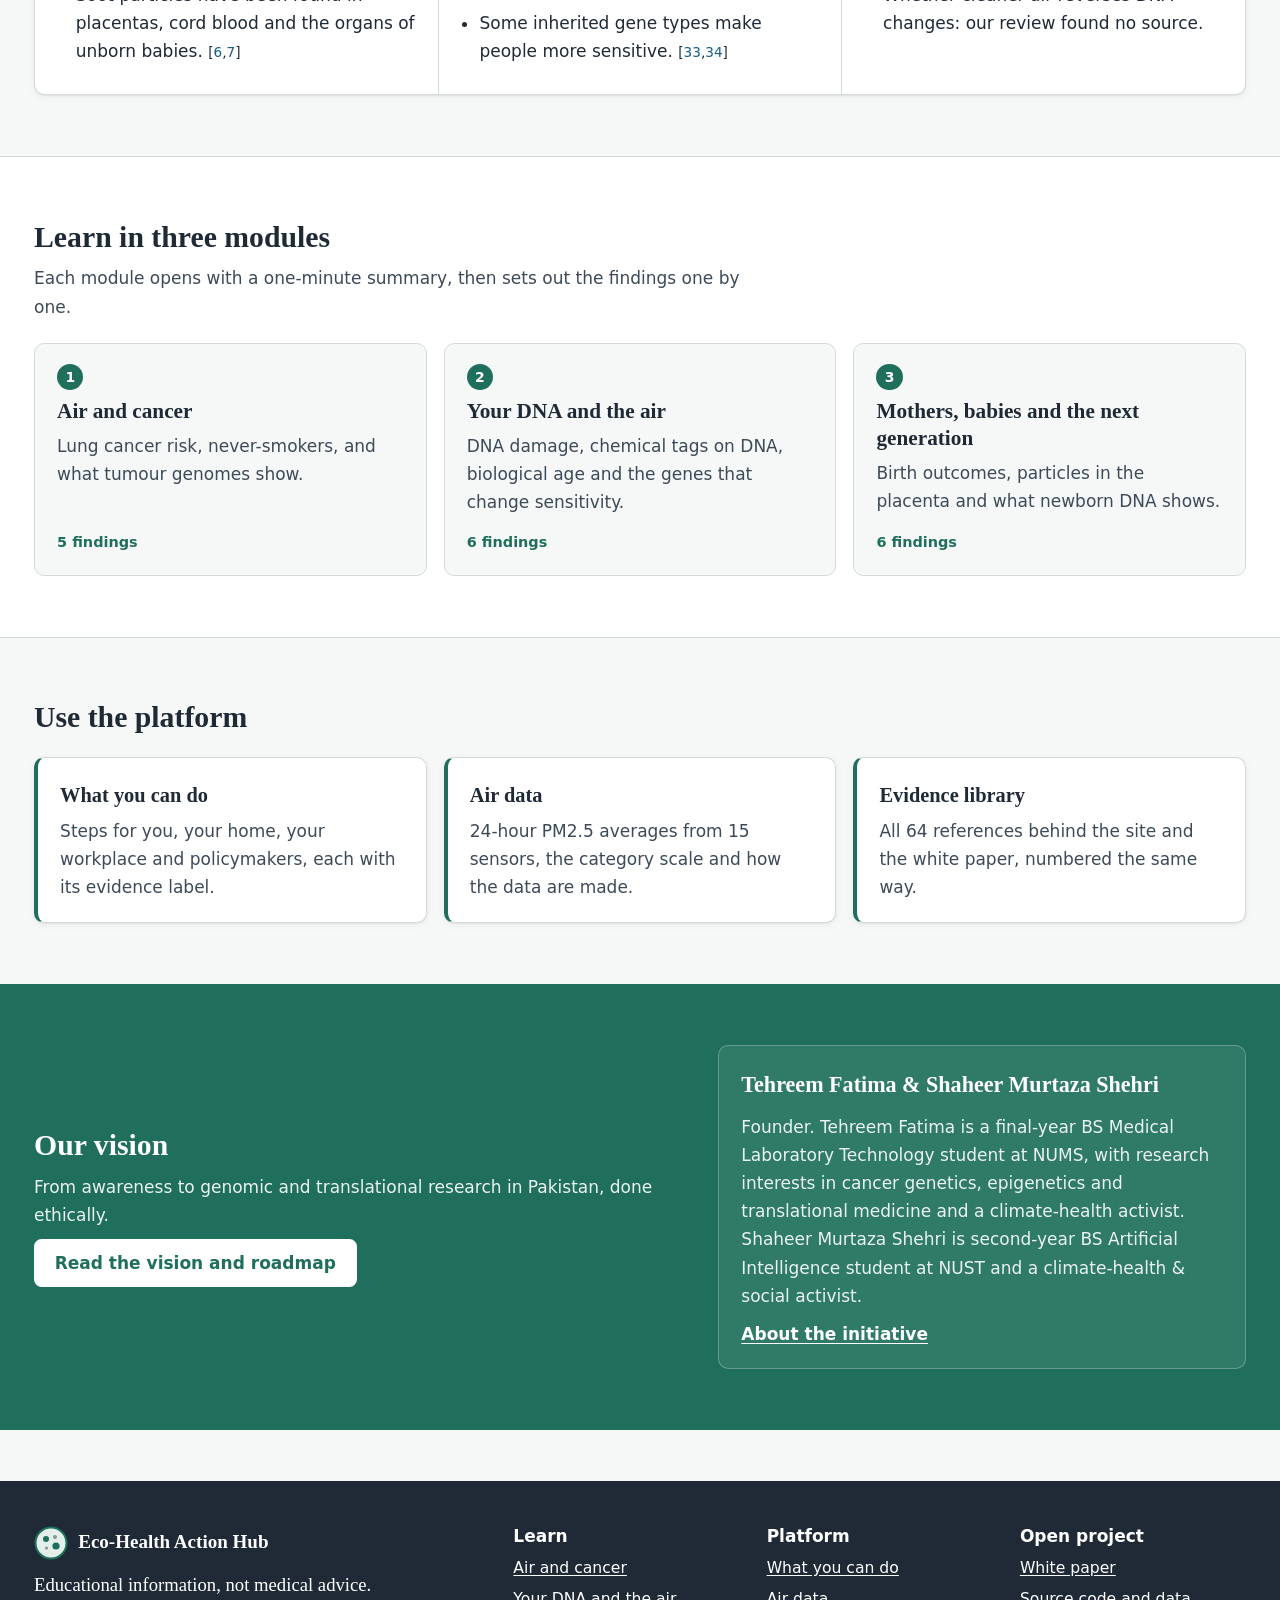
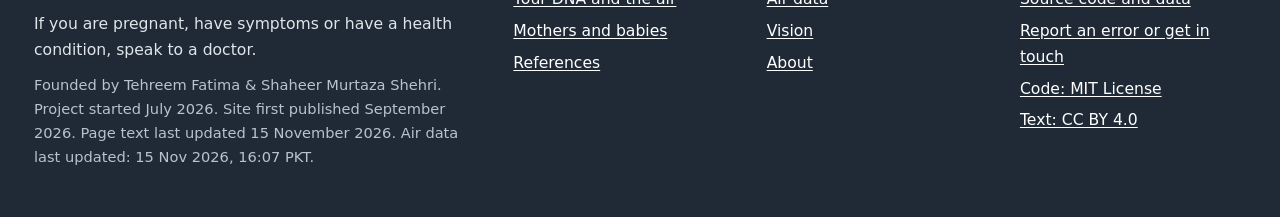
==== commit 3b52b7f0: "Revise founder descriptions in index.html Updated founder descriptions to include climate-health act" ====
--- a/index.html
+++ b/index.html
@@ -87,7 +87,7 @@
 
 <section class="band band-green" aria-labelledby="vis-h"><div class="wrap split">
   <div><h2 id="vis-h">Our vision</h2><p>From awareness to genomic and translational research in Pakistan, done ethically.</p><a class="btn btn-light" href="vision.html">Read the vision and roadmap</a></div>
-  <div class="founder-card"><p class="founder-name">Tehreem Fatima & Shaheer Murtaza Shehri</p><p>Founder. Tehreem Fatima is a final-year BS Medical Laboratory Technology student at NUMS, with research interests in cancer genetics, epigenetics and translational medicine. Shaheer Murtaza Shehri is second-year BS Artificial Intelligence student at NUST and a climate-health and social activist.</p><a href="about.html">About the initiative</a></div>
+  <div class="founder-card"><p class="founder-name">Tehreem Fatima & Shaheer Murtaza Shehri</p><p>Founder. Tehreem Fatima is a final-year BS Medical Laboratory Technology student at NUMS, with research interests in cancer genetics, epigenetics and translational medicine and a climate-health activist. Shaheer Murtaza Shehri is second-year BS Artificial Intelligence student at NUST and a climate-health & social activist.</p><a href="about.html">About the initiative</a></div>
 </div></section>
 
 </main>
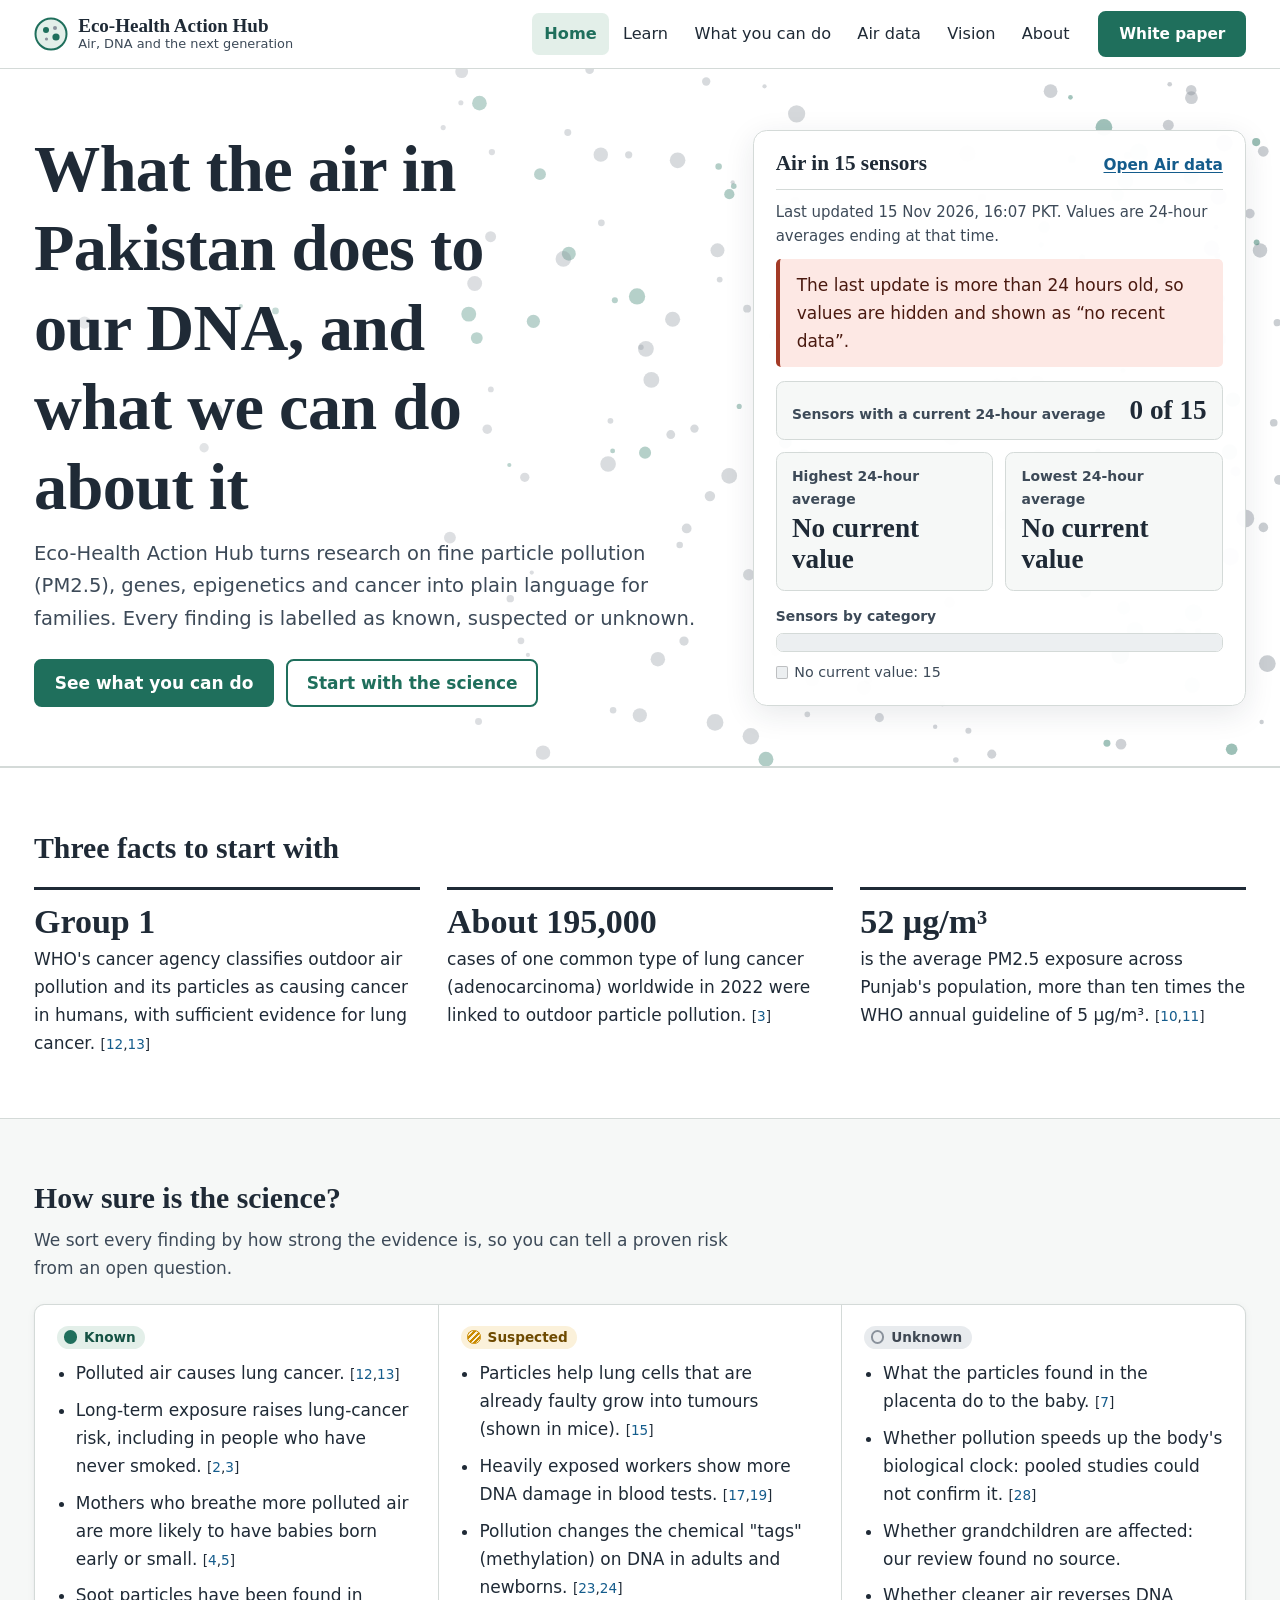
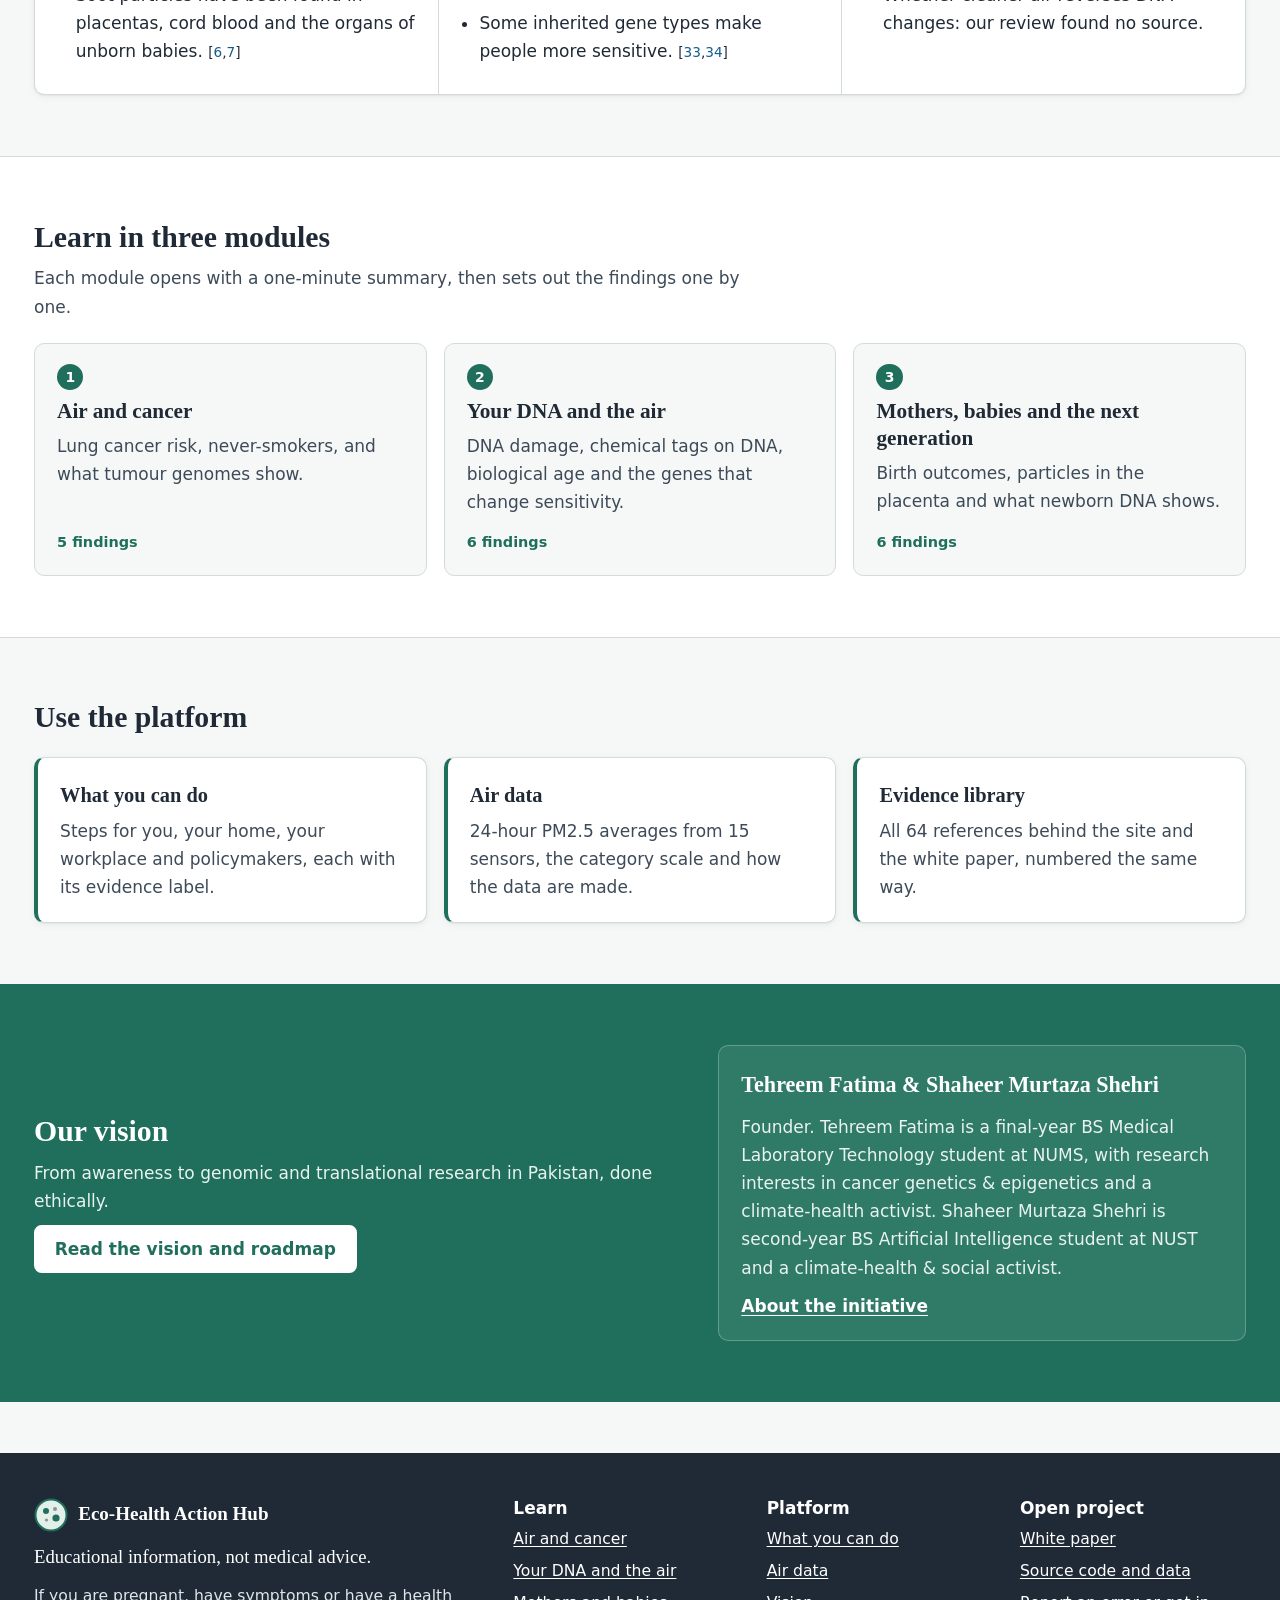
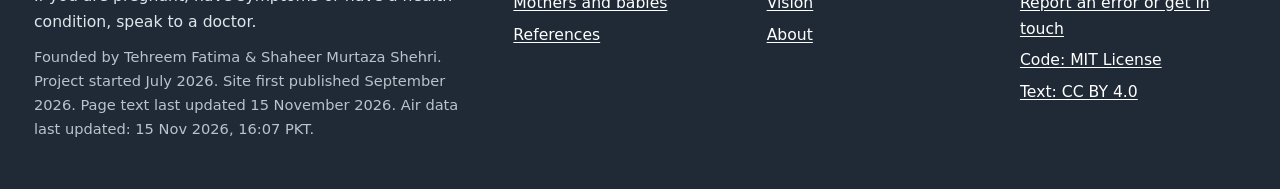
==== commit 6ddb3719: "Refine founder description in index.html Updated founder description for clarity and conciseness." ====
--- a/index.html
+++ b/index.html
@@ -87,7 +87,7 @@
 
 <section class="band band-green" aria-labelledby="vis-h"><div class="wrap split">
   <div><h2 id="vis-h">Our vision</h2><p>From awareness to genomic and translational research in Pakistan, done ethically.</p><a class="btn btn-light" href="vision.html">Read the vision and roadmap</a></div>
-  <div class="founder-card"><p class="founder-name">Tehreem Fatima & Shaheer Murtaza Shehri</p><p>Founder. Tehreem Fatima is a final-year BS Medical Laboratory Technology student at NUMS, with research interests in cancer genetics, epigenetics and translational medicine and a climate-health activist. Shaheer Murtaza Shehri is second-year BS Artificial Intelligence student at NUST and a climate-health & social activist.</p><a href="about.html">About the initiative</a></div>
+  <div class="founder-card"><p class="founder-name">Tehreem Fatima & Shaheer Murtaza Shehri</p><p>Founder. Tehreem Fatima is a final-year BS Medical Laboratory Technology student at NUMS, with research interests in cancer genetics & epigenetics and a climate-health activist. Shaheer Murtaza Shehri is second-year BS Artificial Intelligence student at NUST and a climate-health & social activist.</p><a href="about.html">About the initiative</a></div>
 </div></section>
 
 </main>
